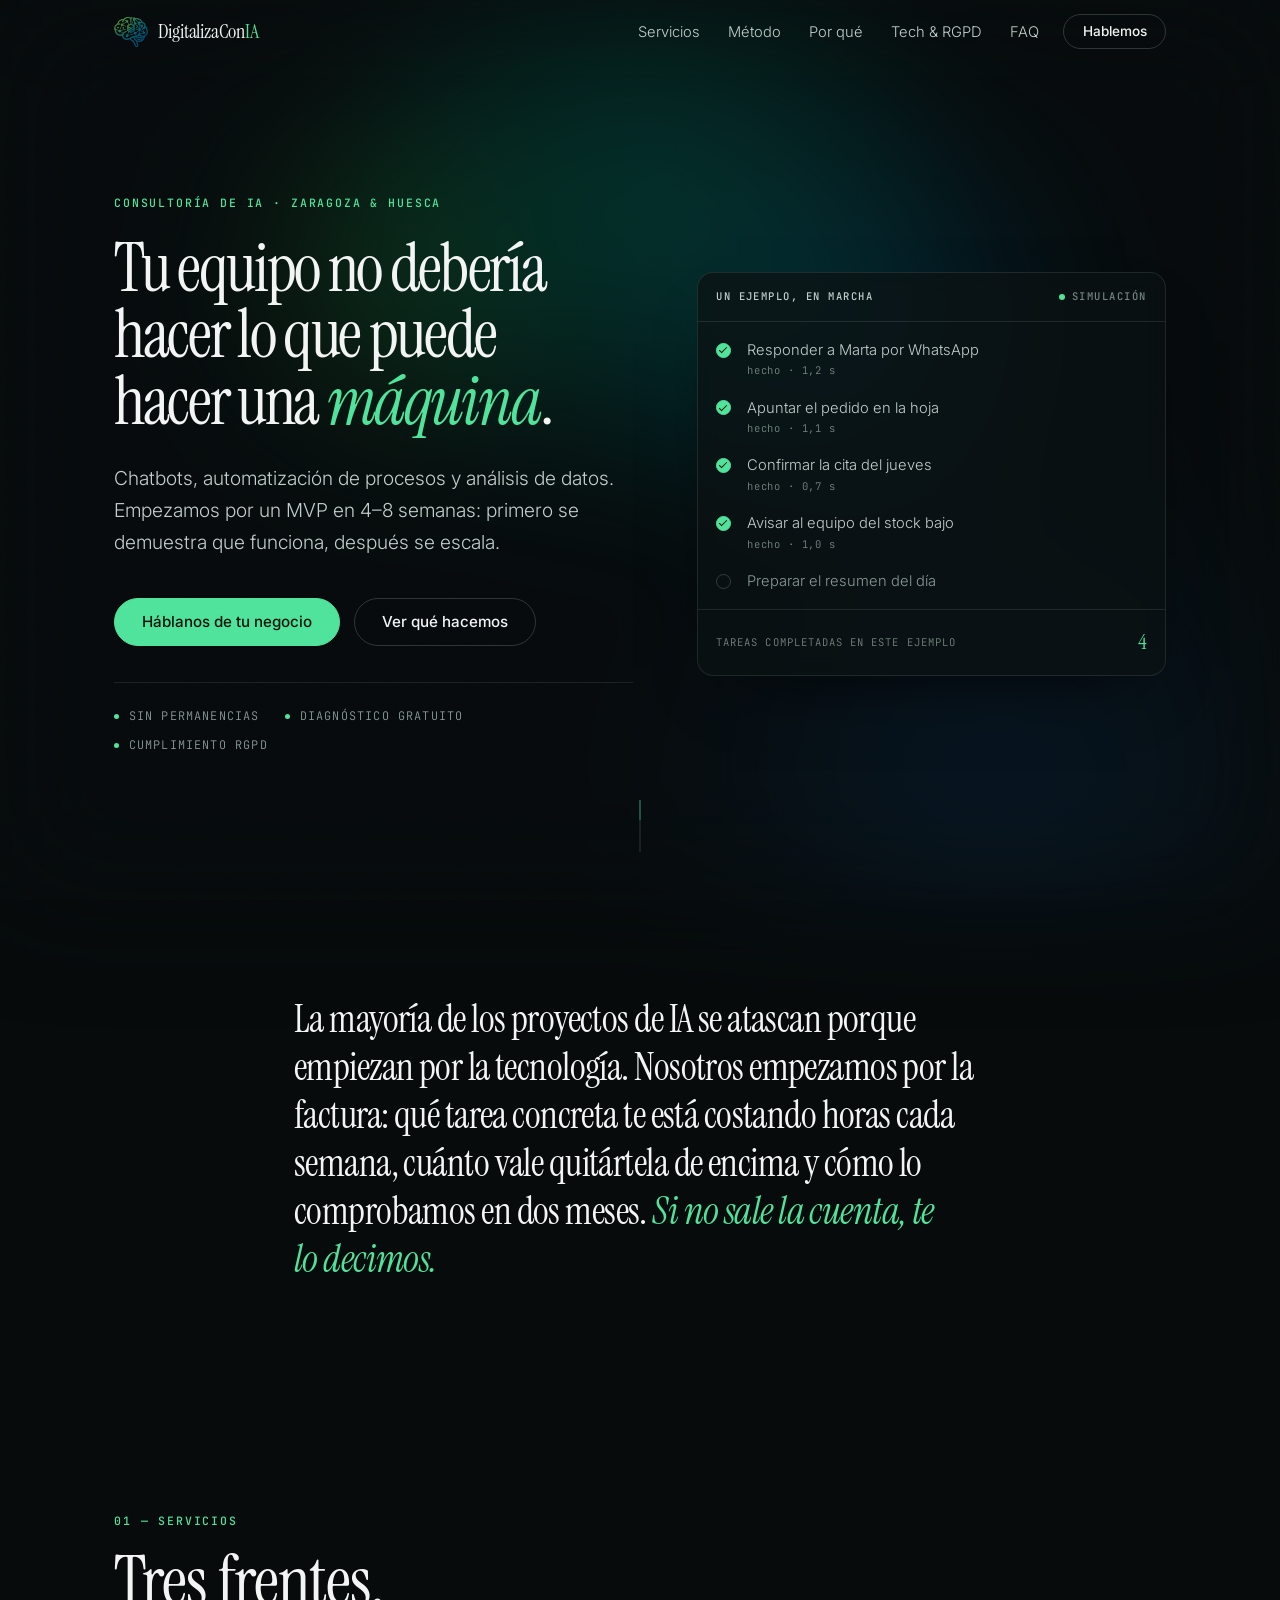
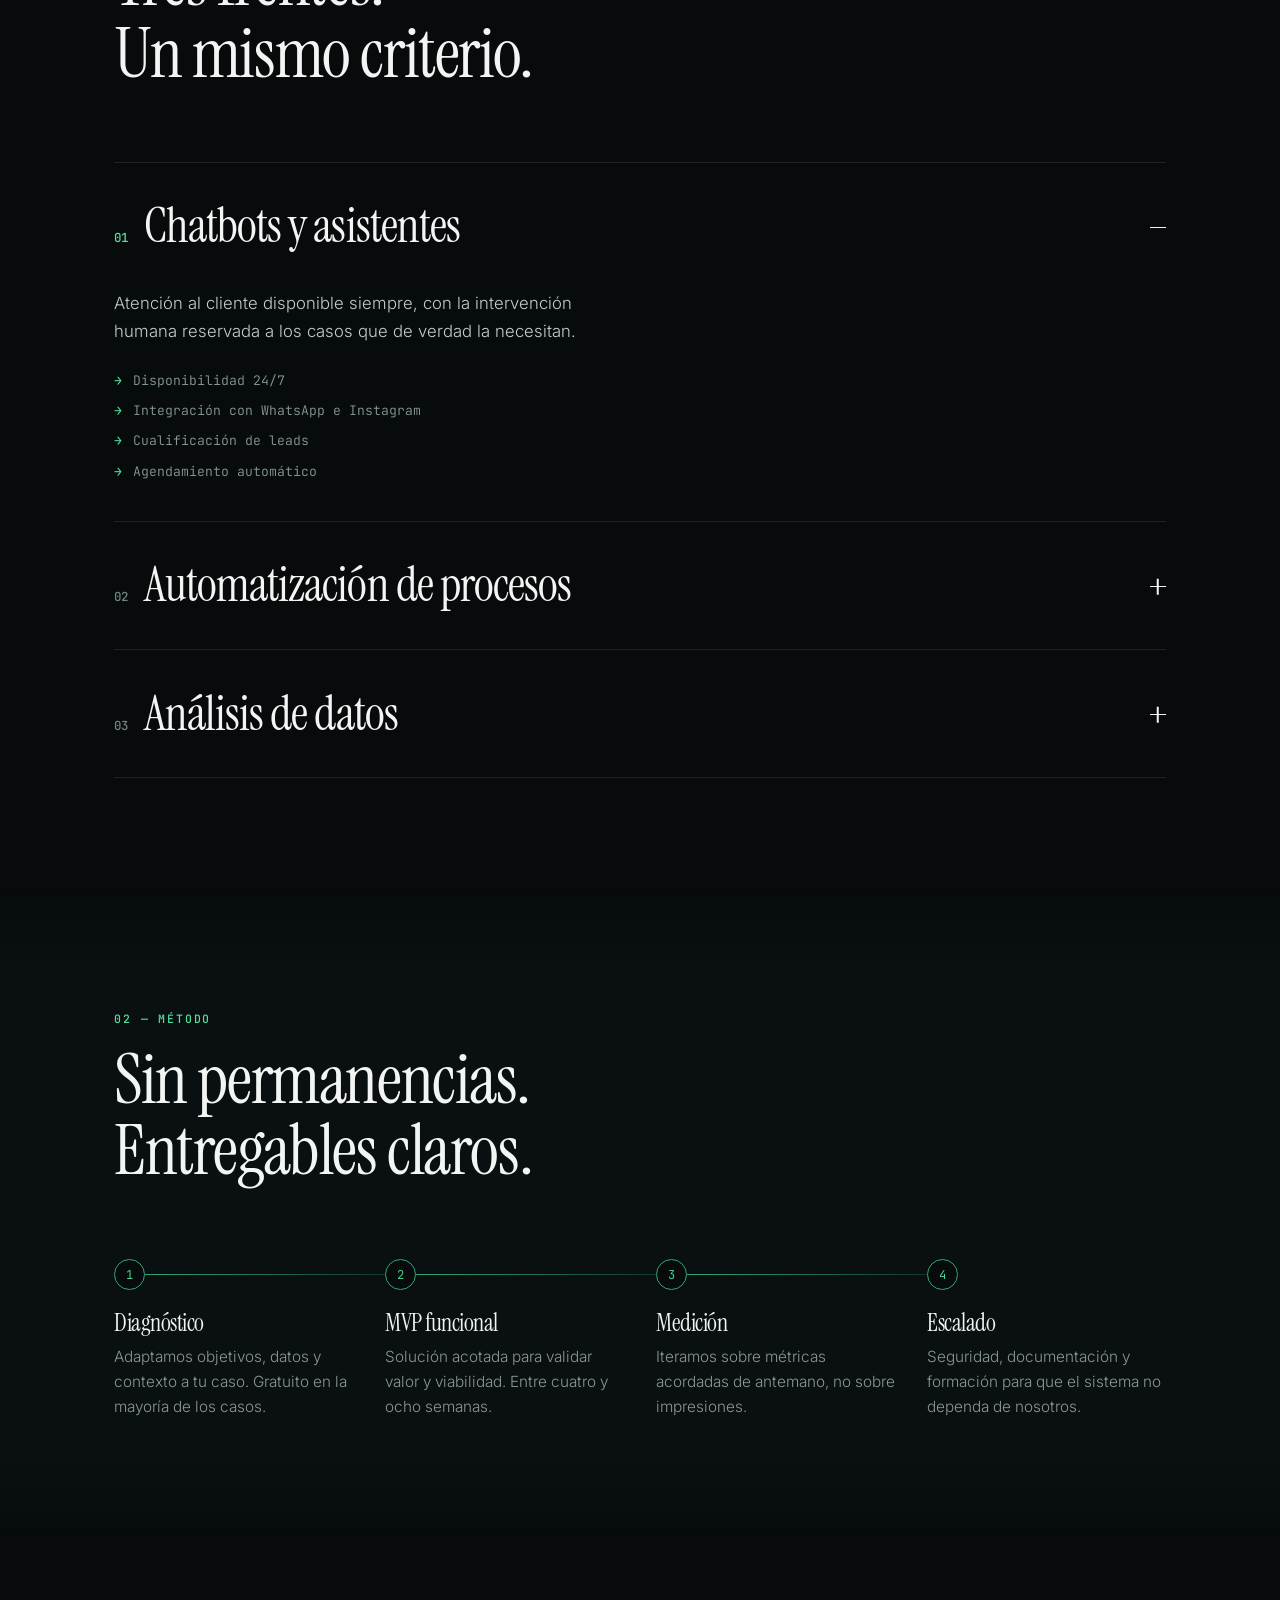
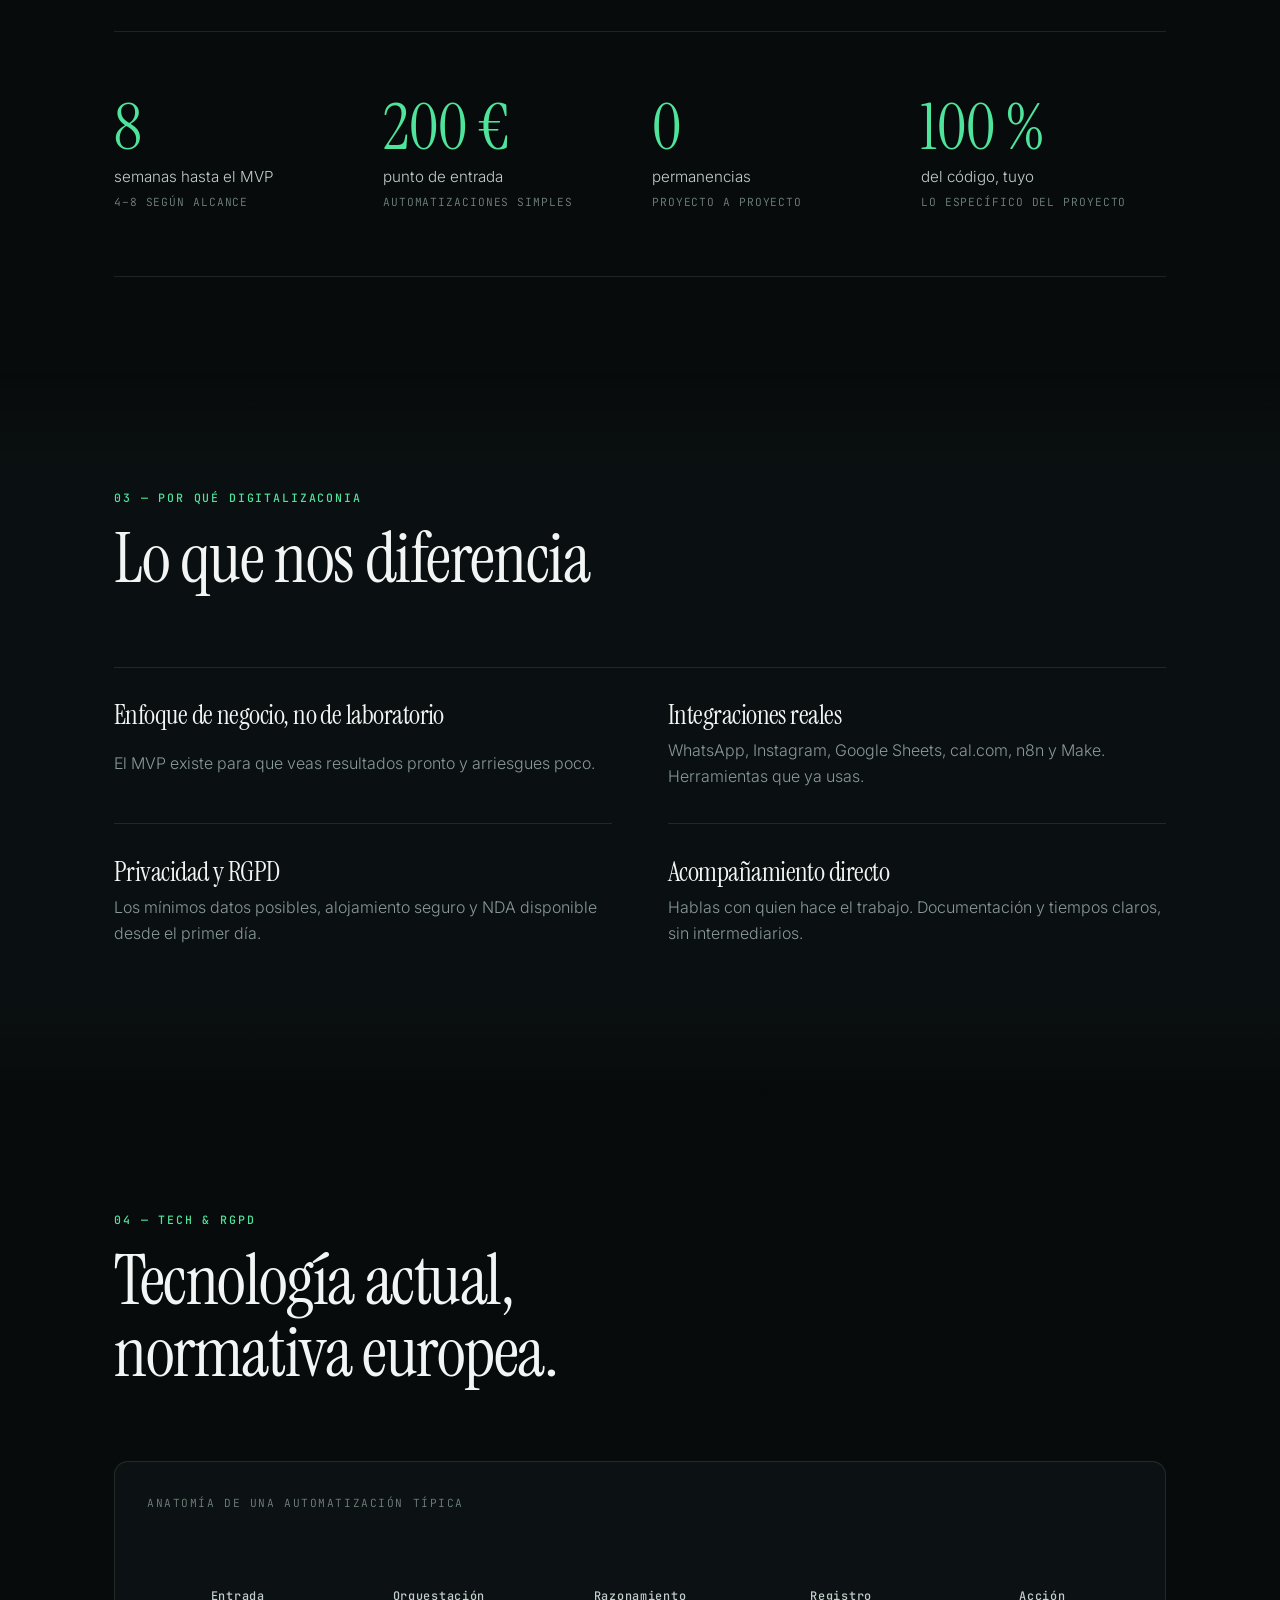
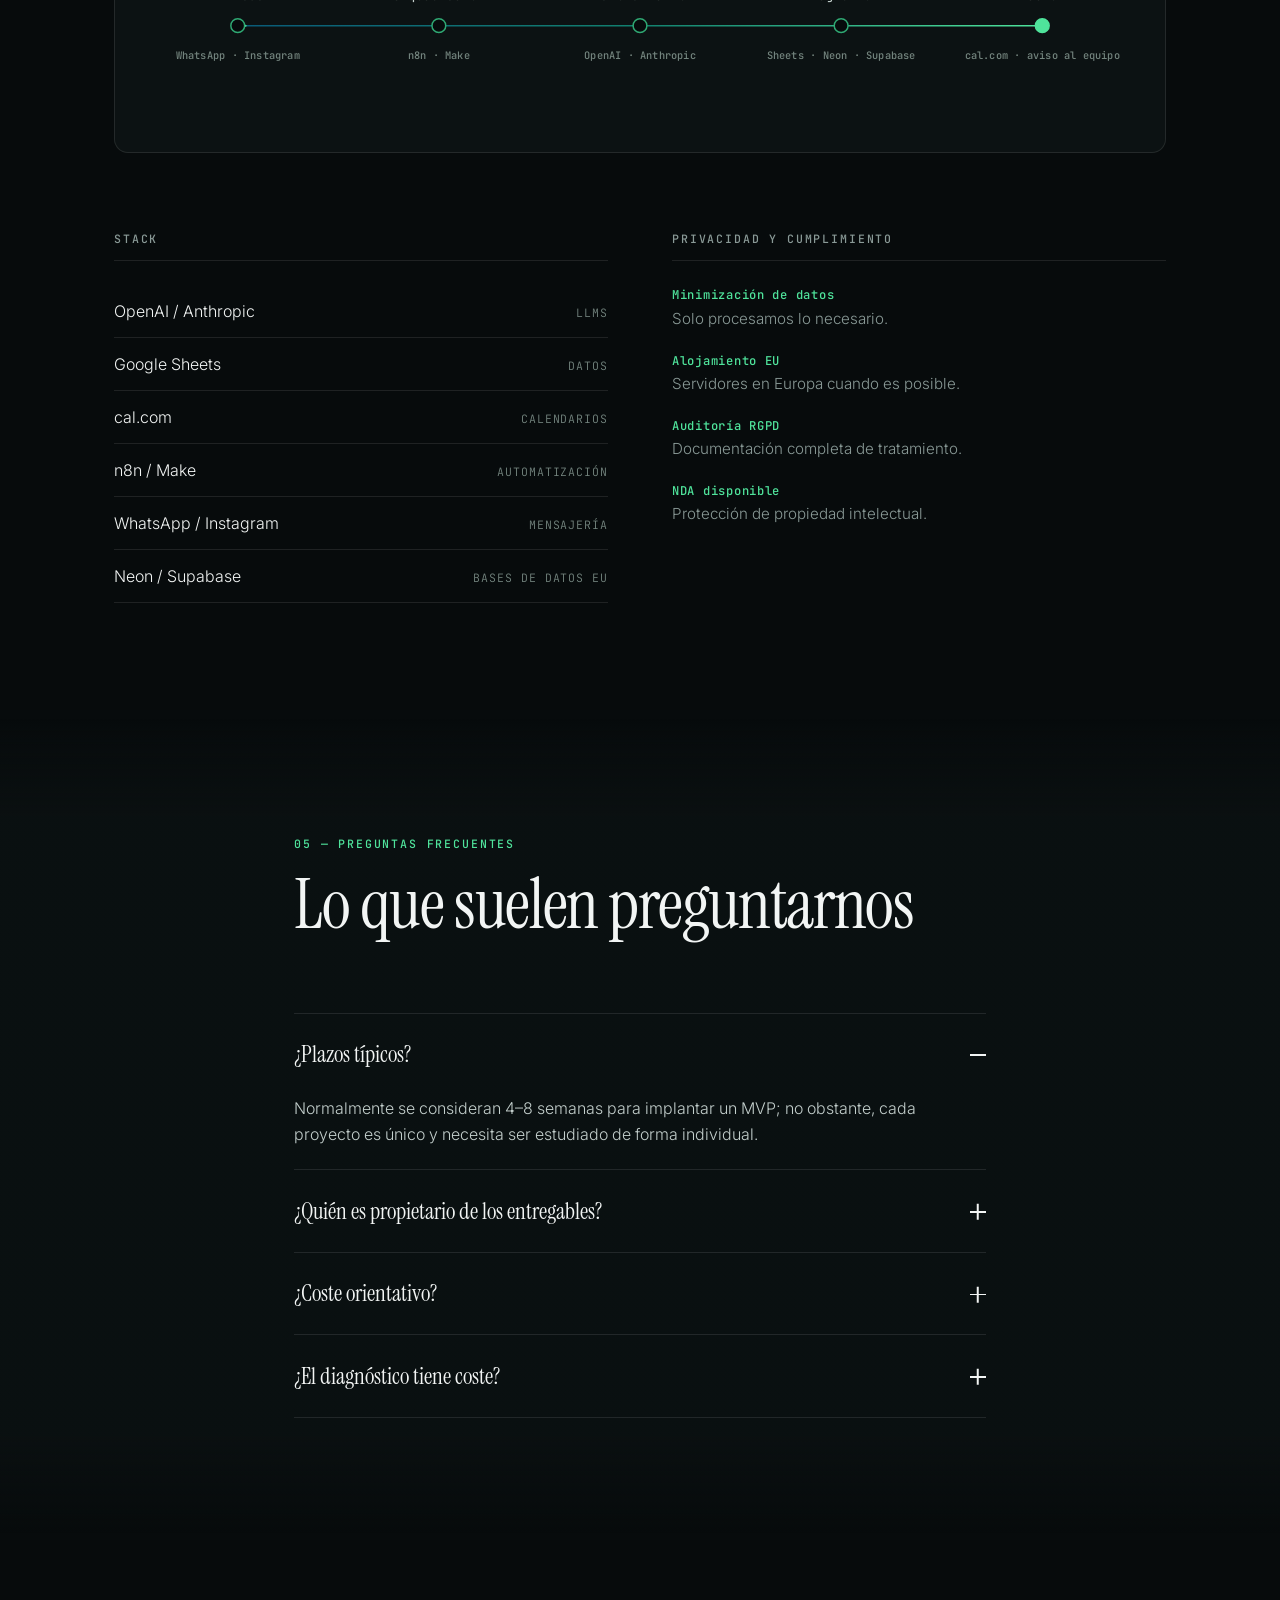
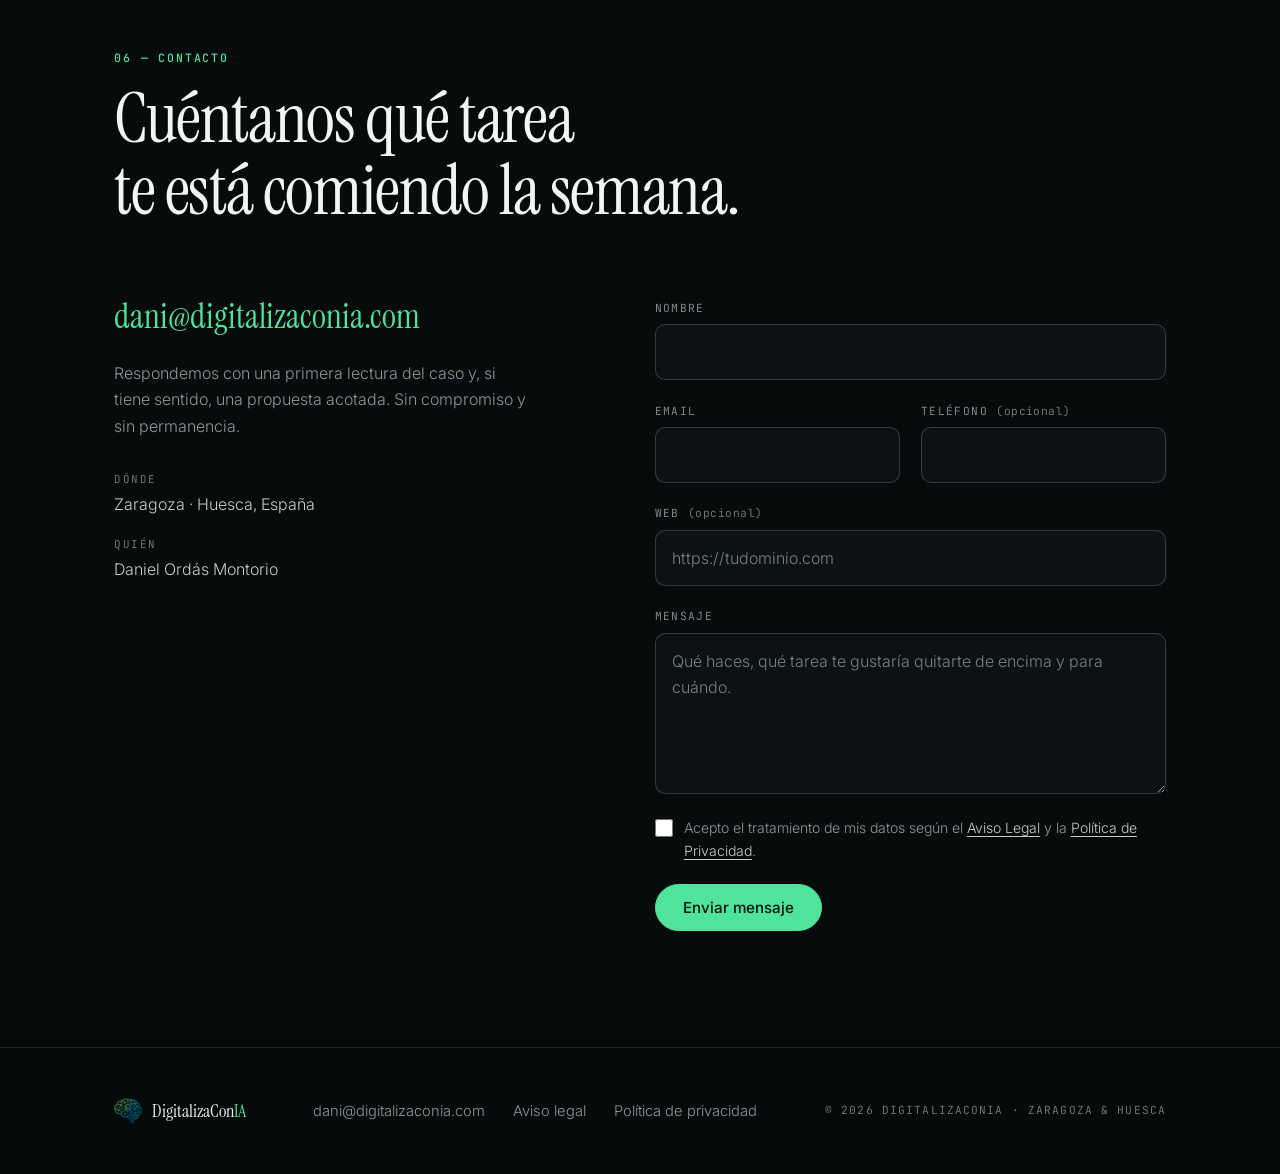
==== index.html @ 59f99bf6 "Rediseño completo de digitalizaconia.com Sitio estático (HTML/CSS/JS, sin build) que sustituye a la " ====
<!DOCTYPE html>
<html lang="es" class="no-js">
<head>
<meta charset="utf-8">
<!-- Se quita ya, antes de pintar: si el JS no llega, .no-js deja los reveals visibles -->
<script>document.documentElement.classList.remove("no-js");</script>
<meta name="viewport" content="width=device-width, initial-scale=1">
<title>Consultoría de IA y Automatización | DigitalizaConIA (Zaragoza · Huesca)</title>
<meta name="description" content="Chatbots, automatizaciones y análisis de datos con IA. Enfoque MVP e integración con WhatsApp, Instagram, Google Sheets y cal.com. Solicita diagnóstico.">
<meta name="theme-color" content="#070B0C">
<link rel="canonical" href="https://digitalizaconia.com/">

<meta property="og:type" content="website">
<meta property="og:locale" content="es_ES">
<meta property="og:site_name" content="DigitalizaConIA">
<meta property="og:url" content="https://digitalizaconia.com/">
<meta property="og:title" content="Consultoría de IA y Automatización | DigitalizaConIA (Zaragoza · Huesca)">
<meta property="og:description" content="Chatbots, automatizaciones y análisis de datos con IA. Enfoque MVP e integración con WhatsApp, Instagram, Google Sheets y cal.com. Solicita diagnóstico.">
<meta property="og:image" content="https://digitalizaconia.com/assets/img/og.png">
<meta property="og:image:width" content="1200">
<meta property="og:image:height" content="630">
<meta name="twitter:card" content="summary_large_image">
<meta name="twitter:title" content="Consultoría de IA y Automatización | DigitalizaConIA (Zaragoza · Huesca)">
<meta name="twitter:description" content="Chatbots, automatizaciones y análisis de datos con IA. Enfoque MVP e integración con WhatsApp, Instagram, Google Sheets y cal.com. Solicita diagnóstico.">
<meta name="twitter:image" content="https://digitalizaconia.com/assets/img/og.png">

<link rel="icon" href="assets/img/favicon.png" type="image/png">
<link rel="apple-touch-icon" href="assets/img/favicon.png">

<link rel="preconnect" href="https://fonts.googleapis.com">
<link rel="preconnect" href="https://fonts.gstatic.com" crossorigin>
<link rel="stylesheet" href="https://fonts.googleapis.com/css2?family=Instrument+Serif:ital@0;1&family=Inter:wght@300;400;500;600&family=JetBrains+Mono:wght@400;500&display=swap">
<link rel="stylesheet" href="styles.css?v=20260803">

<script type="application/ld+json">
{
  "@context": "https://schema.org",
  "@type": "ProfessionalService",
  "name": "DigitalizaConIA",
  "alternateName": "DCIA",
  "description": "Consultoría de IA y automatización: chatbots, automatización de procesos y análisis de datos, con enfoque MVP.",
  "url": "https://digitalizaconia.com/",
  "logo": "https://digitalizaconia.com/assets/img/logo-dcia.webp",
  "image": "https://digitalizaconia.com/assets/img/og.png",
  "email": "dani@digitalizaconia.com",
  "founder": { "@type": "Person", "name": "Daniel Ordás Montorio" },
  "address": { "@type": "PostalAddress", "addressRegion": "Aragón", "addressCountry": "ES" },
  "areaServed": [
    { "@type": "AdministrativeArea", "name": "Zaragoza" },
    { "@type": "AdministrativeArea", "name": "Huesca" },
    { "@type": "Country", "name": "España" }
  ],
  "knowsAbout": ["Inteligencia artificial", "Automatización de procesos", "Chatbots", "Análisis de datos", "RGPD"],
  "priceRange": "€€"
}
</script>
<script type="application/ld+json">
{
  "@context": "https://schema.org",
  "@type": "FAQPage",
  "mainEntity": [
    { "@type": "Question", "name": "¿Plazos típicos?",
      "acceptedAnswer": { "@type": "Answer", "text": "Normalmente se consideran 4–8 semanas para implantar un MVP; no obstante, cada proyecto es único y necesita ser estudiado de forma individual." } },
    { "@type": "Question", "name": "¿Quién es propietario de los entregables?",
      "acceptedAnswer": { "@type": "Answer", "text": "El cliente es propietario del código y configuraciones específicas del proyecto. Las plantillas y librerías base forman parte de nuestro stack y se licencian para su uso en el proyecto." } },
    { "@type": "Question", "name": "¿Coste orientativo?",
      "acceptedAnswer": { "@type": "Answer", "text": "Desde 200 € (tareas puntuales o automatizaciones simples) hasta 20.000 €+ (proyectos a medida con ML e integraciones complejas). Se define tras el diagnóstico." } },
    { "@type": "Question", "name": "¿El diagnóstico tiene coste?",
      "acceptedAnswer": { "@type": "Answer", "text": "La evaluación inicial y la propuesta son gratuitas en la mayoría de los casos. Auditorías avanzadas pueden presupuestarse aparte, siempre previo acuerdo." } }
  ]
}
</script>
</head>
<body>

<a class="skip-link" href="#main">Saltar al contenido</a>

<!-- Gradiente reactivo al cursor: el efecto firma del sitio -->
<div class="mesh" data-mesh aria-hidden="true"></div>
<div class="grain" aria-hidden="true"></div>

<header class="nav" data-nav>
  <div class="nav-inner">
    <a class="brand" href="#top" aria-label="DigitalizaConIA — inicio">
      <img src="assets/img/logo-dcia.webp" alt="" width="256" height="256" fetchpriority="high">
      <span class="brand-name">DigitalizaCon<span class="brand-accent">IA</span></span>
    </a>

    <nav class="nav-links" aria-label="Principal">
      <a href="#servicios">Servicios</a>
      <a href="#metodo">Método</a>
      <a href="#porque">Por qué</a>
      <a href="#tech">Tech &amp; RGPD</a>
      <a href="#faq">FAQ</a>
    </nav>

    <a class="btn btn-sm" href="#contacto">Hablemos</a>

    <button class="nav-toggle" type="button" data-nav-toggle aria-expanded="false" aria-controls="nav-mobile">
      <span class="sr-only">Abrir menú</span>
      <span class="nav-burger" aria-hidden="true"></span>
    </button>
  </div>

  <div class="nav-mobile" id="nav-mobile" data-nav-mobile hidden>
    <a href="#servicios">Servicios</a>
    <a href="#metodo">Método</a>
    <a href="#porque">Por qué</a>
    <a href="#tech">Tech &amp; RGPD</a>
    <a href="#faq">FAQ</a>
    <a href="#contacto">Contacto</a>
  </div>
</header>

<main id="main">
<span id="top"></span>

<!-- ============================================================ 1. HERO -->
<section class="hero">
  <div class="wrap hero-grid">
    <div class="hero-copy">
      <p class="kicker reveal">Consultoría de IA · Zaragoza &amp; Huesca</p>

      <h1 class="hero-title reveal">
        Tu equipo no debería<br>
        hacer lo que puede<br>
        hacer una <em>máquina</em>.
      </h1>

      <p class="hero-sub reveal">
        Chatbots, automatización de procesos y análisis de datos.
        Empezamos por un MVP en 4–8 semanas: primero se demuestra que funciona,
        después se escala.
      </p>

      <div class="hero-actions reveal">
        <a class="btn btn-primary" href="#contacto">Háblanos de tu negocio</a>
        <a class="btn btn-ghost" href="#servicios">Ver qué hacemos</a>
      </div>

      <ul class="hero-meta reveal">
        <li>Sin permanencias</li>
        <li>Diagnóstico gratuito</li>
        <li>Cumplimiento RGPD</li>
      </ul>
    </div>

    <!-- Las cinco tareas van escritas aquí para que sin JS se lea la lista
         entera. El JS las sustituye por la versión animada y rotatoria. -->
    <aside class="taskpanel reveal" data-taskpanel>
      <header class="tp-head">
        <span class="tp-label">Un ejemplo, en marcha</span>
        <span class="tp-live"><span class="tp-dot" aria-hidden="true"></span>simulación</span>
      </header>

      <ul class="tp-list" data-tp-list>
        <li class="tp-item is-done"><span class="tp-state" aria-hidden="true"></span><span class="tp-text">Responder a Marta por WhatsApp</span><span class="tp-time">hecho</span></li>
        <li class="tp-item is-done"><span class="tp-state" aria-hidden="true"></span><span class="tp-text">Apuntar el pedido en la hoja</span><span class="tp-time">hecho</span></li>
        <li class="tp-item is-done"><span class="tp-state" aria-hidden="true"></span><span class="tp-text">Confirmar la cita del jueves</span><span class="tp-time">hecho</span></li>
        <li class="tp-item is-done"><span class="tp-state" aria-hidden="true"></span><span class="tp-text">Avisar al equipo del stock bajo</span><span class="tp-time">hecho</span></li>
        <li class="tp-item is-done"><span class="tp-state" aria-hidden="true"></span><span class="tp-text">Preparar el resumen del día</span><span class="tp-time">hecho</span></li>
      </ul>

      <footer class="tp-foot">
        <span>Tareas completadas en este ejemplo</span>
        <span class="tp-count" data-tp-count>5</span>
      </footer>
    </aside>
  </div>

  <div class="scroll-hint" aria-hidden="true"><span></span></div>
</section>

<!-- ======================================================= 2. MANIFIESTO -->
<section class="manifesto">
  <div class="wrap wrap-narrow">
    <p class="manifesto-text reveal">
      La mayoría de los proyectos de IA se atascan porque empiezan por la
      tecnología. Nosotros empezamos por la factura: qué tarea concreta te está
      costando horas cada semana, cuánto vale quitártela de encima y cómo lo
      comprobamos en dos meses. <em>Si no sale la cuenta, te lo decimos.</em>
    </p>
  </div>
</section>

<!-- ======================================================== 3. SERVICIOS -->
<section class="section" id="servicios">
  <div class="wrap">
    <header class="section-head">
      <p class="kicker reveal">01 — Servicios</p>
      <h2 class="section-title reveal">Tres frentes.<br>Un mismo criterio.</h2>
    </header>

    <div class="rows">
      <details class="row reveal" open>
        <summary class="row-head">
          <span class="row-num">01</span>
          <span class="row-title">Chatbots y asistentes</span>
          <span class="row-icon" aria-hidden="true"></span>
        </summary>
        <div class="row-body">
          <p class="row-lede">
            Atención al cliente disponible siempre, con la intervención humana
            reservada a los casos que de verdad la necesitan.
          </p>
          <ul class="row-list">
            <li>Disponibilidad 24/7</li>
            <li>Integración con WhatsApp e Instagram</li>
            <li>Cualificación de leads</li>
            <li>Agendamiento automático</li>
          </ul>
        </div>
      </details>

      <details class="row reveal">
        <summary class="row-head">
          <span class="row-num">02</span>
          <span class="row-title">Automatización de procesos</span>
          <span class="row-icon" aria-hidden="true"></span>
        </summary>
        <div class="row-body">
          <p class="row-lede">
            Fuera las tareas repetitivas y los errores de copiar y pegar. El
            trabajo humano se concentra en lo que aporta valor real.
          </p>
          <ul class="row-list">
            <li>Ahorro de horas de trabajo</li>
            <li>Procesos estandarizados</li>
            <li>Aplicaciones interconectadas</li>
            <li>Más productividad por persona</li>
          </ul>
        </div>
      </details>

      <details class="row reveal">
        <summary class="row-head">
          <span class="row-num">03</span>
          <span class="row-title">Análisis de datos</span>
          <span class="row-icon" aria-hidden="true"></span>
        </summary>
        <div class="row-body">
          <p class="row-lede">
            Modelos predictivos sobre tus propios datos para decidir con
            antelación, no a toro pasado.
          </p>
          <ul class="row-list">
            <li>Dashboards personalizados</li>
            <li>Predicción de demanda</li>
            <li>Scoring automático</li>
            <li>Alertas en tiempo real</li>
          </ul>

          <figure class="forecast">
            <svg class="fc-svg" viewBox="0 0 520 200" role="img"
                 aria-label="Gráfico de ejemplo: ocho semanas de demanda registrada y una predicción a tres semanas con su margen de error.">
              <defs>
                <linearGradient id="fcBar" x1="0" y1="0" x2="0" y2="1">
                  <stop offset="0%"   stop-color="#12806E"/>
                  <stop offset="100%" stop-color="#0A5A78"/>
                </linearGradient>
              </defs>

              <!-- línea base -->
              <line class="fc-axis" x1="24" y1="162" x2="496" y2="162"/>

              <!-- ocho semanas registradas -->
              <g class="fc-bars">
                <rect class="fc-bar" x="32"  y="112" width="26" height="50"  rx="3"/>
                <rect class="fc-bar" x="76"  y="96"  width="26" height="66"  rx="3"/>
                <rect class="fc-bar" x="120" y="104" width="26" height="58"  rx="3"/>
                <rect class="fc-bar" x="164" y="78"  width="26" height="84"  rx="3"/>
                <rect class="fc-bar" x="208" y="86"  width="26" height="76"  rx="3"/>
                <rect class="fc-bar" x="252" y="62"  width="26" height="100" rx="3"/>
                <rect class="fc-bar" x="296" y="70"  width="26" height="92"  rx="3"/>
                <rect class="fc-bar" x="340" y="48"  width="26" height="114" rx="3"/>
              </g>

              <!-- margen de error de la predicción -->
              <path class="fc-band" d="M 353 48 L 397 30 L 441 20 L 485 8 L 485 62 L 441 60 L 397 56 Z"/>
              <!-- predicción a tres semanas -->
              <path class="fc-line" d="M 353 48 L 397 43 L 441 38 L 485 33"/>
              <circle class="fc-dot" cx="485" cy="33" r="4"/>

              <text class="fc-tick" x="32"  y="180">sem. 1</text>
              <text class="fc-tick" x="340" y="180">sem. 8</text>
              <text class="fc-tick fc-tick-end" x="496" y="180">+3</text>
              <text class="fc-tag" x="485" y="20">predicción</text>
            </svg>
            <figcaption>Ejemplo: predicción de demanda a tres semanas, con su margen de error.</figcaption>
          </figure>
        </div>
      </details>
    </div>
  </div>
</section>

<!-- ========================================================== 4. MÉTODO -->
<section class="section section-alt" id="metodo">
  <div class="wrap">
    <header class="section-head">
      <p class="kicker reveal">02 — Método</p>
      <h2 class="section-title reveal">Sin permanencias.<br>Entregables claros.</h2>
    </header>

    <ol class="steps" data-steps>
      <li class="step reveal">
        <span class="step-num">1</span>
        <h3 class="step-title">Diagnóstico</h3>
        <p>Adaptamos objetivos, datos y contexto a tu caso. Gratuito en la mayoría de los casos.</p>
      </li>
      <li class="step reveal">
        <span class="step-num">2</span>
        <h3 class="step-title">MVP funcional</h3>
        <p>Solución acotada para validar valor y viabilidad. Entre cuatro y ocho semanas.</p>
      </li>
      <li class="step reveal">
        <span class="step-num">3</span>
        <h3 class="step-title">Medición</h3>
        <p>Iteramos sobre métricas acordadas de antemano, no sobre impresiones.</p>
      </li>
      <li class="step reveal">
        <span class="step-num">4</span>
        <h3 class="step-title">Escalado</h3>
        <p>Seguridad, documentación y formación para que el sistema no dependa de nosotros.</p>
      </li>
    </ol>
  </div>
</section>

<!-- =========================================================== 5. CIFRAS -->
<section class="section stats-section">
  <div class="wrap">
    <ul class="stats">
      <li class="stat reveal">
        <span class="stat-num"><span data-count-to="8">8</span></span>
        <span class="stat-label">semanas hasta el MVP</span>
        <span class="stat-note">4–8 según alcance</span>
      </li>
      <li class="stat reveal">
        <span class="stat-num"><span data-count-to="200">200</span> €</span>
        <span class="stat-label">punto de entrada</span>
        <span class="stat-note">automatizaciones simples</span>
      </li>
      <li class="stat reveal">
        <span class="stat-num"><span data-count-to="0">0</span></span>
        <span class="stat-label">permanencias</span>
        <span class="stat-note">proyecto a proyecto</span>
      </li>
      <li class="stat reveal">
        <span class="stat-num"><span data-count-to="100">100</span> %</span>
        <span class="stat-label">del código, tuyo</span>
        <span class="stat-note">lo específico del proyecto</span>
      </li>
    </ul>
  </div>
</section>

<!-- ======================================================== 6. POR QUÉ -->
<section class="section section-alt" id="porque">
  <div class="wrap">
    <header class="section-head">
      <p class="kicker reveal">03 — Por qué DigitalizaConIA</p>
      <h2 class="section-title reveal">Lo que nos diferencia</h2>
    </header>

    <ul class="whys">
      <li class="why reveal">
        <h3>Enfoque de negocio, no de laboratorio</h3>
        <p>El MVP existe para que veas resultados pronto y arriesgues poco.</p>
      </li>
      <li class="why reveal">
        <h3>Integraciones reales</h3>
        <p>WhatsApp, Instagram, Google Sheets, cal.com, n8n y Make. Herramientas que ya usas.</p>
      </li>
      <li class="why reveal">
        <h3>Privacidad y RGPD</h3>
        <p>Los mínimos datos posibles, alojamiento seguro y NDA disponible desde el primer día.</p>
      </li>
      <li class="why reveal">
        <h3>Acompañamiento directo</h3>
        <p>Hablas con quien hace el trabajo. Documentación y tiempos claros, sin intermediarios.</p>
      </li>
    </ul>
  </div>
</section>

<!-- ===================================================== 7. TECH & RGPD -->
<section class="section" id="tech">
  <div class="wrap">
    <header class="section-head">
      <p class="kicker reveal">04 — Tech &amp; RGPD</p>
      <h2 class="section-title reveal">Tecnología actual,<br>normativa europea.</h2>
    </header>

    <!-- Diagrama: cómo se ve por dentro una automatización real -->
    <figure class="flow reveal">
      <figcaption class="flow-cap">Anatomía de una automatización típica</figcaption>
      <svg class="flow-svg" viewBox="0 0 1000 190" role="img"
           aria-label="Diagrama de flujo: un mensaje entra por WhatsApp o Instagram, pasa por n8n o Make, se procesa con un modelo de lenguaje y termina registrado en Google Sheets o en una base de datos europea y agendado en cal.com.">
        <defs>
          <!-- userSpaceOnUse: la caja de un trazo horizontal tiene altura 0 y el
               gradiente en coordenadas relativas degenera (línea invisible) -->
          <linearGradient id="flowStroke" gradientUnits="userSpaceOnUse" x1="92" y1="0" x2="908" y2="0">
            <stop offset="0%"   stop-color="#0A5A78"/>
            <stop offset="50%"  stop-color="#12806E"/>
            <stop offset="100%" stop-color="#4FE39B"/>
          </linearGradient>
        </defs>

        <path class="flow-line" d="M 92 95 H 908" stroke="url(#flowStroke)" fill="none" stroke-width="1.5"/>
        <path class="flow-pulse" d="M 92 95 H 908" stroke="#4FE39B" fill="none" stroke-width="2"
              stroke-dasharray="8 992" stroke-linecap="round"/>

        <g class="flow-node" transform="translate(92,95)">
          <circle r="7"/><text y="-26">Entrada</text><text class="flow-sub" y="34">WhatsApp · Instagram</text>
        </g>
        <g class="flow-node" transform="translate(296,95)">
          <circle r="7"/><text y="-26">Orquestación</text><text class="flow-sub" y="34">n8n · Make</text>
        </g>
        <g class="flow-node" transform="translate(500,95)">
          <circle r="7"/><text y="-26">Razonamiento</text><text class="flow-sub" y="34">OpenAI · Anthropic</text>
        </g>
        <g class="flow-node" transform="translate(704,95)">
          <circle r="7"/><text y="-26">Registro</text><text class="flow-sub" y="34">Sheets · Neon · Supabase</text>
        </g>
        <g class="flow-node flow-node-end" transform="translate(908,95)">
          <circle r="7"/><text y="-26">Acción</text><text class="flow-sub" y="34">cal.com · aviso al equipo</text>
        </g>
      </svg>
    </figure>

    <div class="tech-grid">
      <div class="tech-stack reveal">
        <h3 class="minor-title">Stack</h3>
        <ul class="stack-list">
          <li><span class="stack-name">OpenAI / Anthropic</span><span class="stack-role">LLMs</span></li>
          <li><span class="stack-name">Google Sheets</span><span class="stack-role">datos</span></li>
          <li><span class="stack-name">cal.com</span><span class="stack-role">calendarios</span></li>
          <li><span class="stack-name">n8n / Make</span><span class="stack-role">automatización</span></li>
          <li><span class="stack-name">WhatsApp / Instagram</span><span class="stack-role">mensajería</span></li>
          <li><span class="stack-name">Neon / Supabase</span><span class="stack-role">bases de datos EU</span></li>
        </ul>
      </div>

      <div class="tech-privacy reveal">
        <h3 class="minor-title">Privacidad y cumplimiento</h3>
        <dl class="privacy-list">
          <dt>Minimización de datos</dt>
          <dd>Solo procesamos lo necesario.</dd>
          <dt>Alojamiento EU</dt>
          <dd>Servidores en Europa cuando es posible.</dd>
          <dt>Auditoría RGPD</dt>
          <dd>Documentación completa de tratamiento.</dd>
          <dt>NDA disponible</dt>
          <dd>Protección de propiedad intelectual.</dd>
        </dl>
      </div>
    </div>
  </div>
</section>

<!-- ============================================================== 8. FAQ -->
<section class="section section-alt" id="faq">
  <div class="wrap wrap-narrow">
    <header class="section-head">
      <p class="kicker reveal">05 — Preguntas frecuentes</p>
      <h2 class="section-title reveal">Lo que suelen preguntarnos</h2>
    </header>

    <div class="faq">
      <details class="qa reveal" open>
        <summary><span>¿Plazos típicos?</span><span class="row-icon" aria-hidden="true"></span></summary>
        <div class="qa-body"><p>Normalmente se consideran 4–8 semanas para implantar un MVP; no obstante, cada proyecto es único y necesita ser estudiado de forma individual.</p></div>
      </details>
      <details class="qa reveal">
        <summary><span>¿Quién es propietario de los entregables?</span><span class="row-icon" aria-hidden="true"></span></summary>
        <div class="qa-body"><p>El cliente es propietario del código y configuraciones específicas del proyecto. Las plantillas y librerías base forman parte de nuestro stack y se licencian para su uso en el proyecto.</p></div>
      </details>
      <details class="qa reveal">
        <summary><span>¿Coste orientativo?</span><span class="row-icon" aria-hidden="true"></span></summary>
        <div class="qa-body"><p>Desde 200 € (tareas puntuales o automatizaciones simples) hasta 20.000 €+ (proyectos a medida con ML e integraciones complejas). Se define tras el diagnóstico.</p></div>
      </details>
      <details class="qa reveal">
        <summary><span>¿El diagnóstico tiene coste?</span><span class="row-icon" aria-hidden="true"></span></summary>
        <div class="qa-body"><p>La evaluación inicial y la propuesta son gratuitas en la mayoría de los casos. Auditorías avanzadas pueden presupuestarse aparte, siempre previo acuerdo.</p></div>
      </details>
    </div>
  </div>
</section>

<!-- ========================================================= 9. CONTACTO -->
<section class="section contact" id="contacto">
  <div class="wrap">
    <header class="section-head">
      <p class="kicker reveal">06 — Contacto</p>
      <h2 class="section-title reveal">Cuéntanos qué tarea<br>te está comiendo la semana.</h2>
    </header>

    <div class="contact-grid">
      <div class="contact-aside reveal">
        <a class="contact-email" href="mailto:dani@digitalizaconia.com">dani@digitalizaconia.com</a>
        <p class="contact-note">
          Respondemos con una primera lectura del caso y, si tiene sentido,
          una propuesta acotada. Sin compromiso y sin permanencia.
        </p>
        <dl class="contact-facts">
          <dt>Dónde</dt><dd>Zaragoza · Huesca, España</dd>
          <dt>Quién</dt><dd>Daniel Ordás Montorio</dd>
        </dl>
      </div>

      <form class="form reveal" data-form novalidate>
        <div class="field">
          <label for="f-nombre">Nombre</label>
          <input id="f-nombre" name="nombre" type="text" autocomplete="name" required>
          <p class="field-error" data-error-for="nombre"></p>
        </div>

        <div class="field-pair">
          <div class="field">
            <label for="f-email">Email</label>
            <input id="f-email" name="email" type="email" autocomplete="email" required>
            <p class="field-error" data-error-for="email"></p>
          </div>
          <div class="field">
            <label for="f-telefono">Teléfono <span class="opt">(opcional)</span></label>
            <input id="f-telefono" name="telefono" type="tel" autocomplete="tel">
            <p class="field-error" data-error-for="telefono"></p>
          </div>
        </div>

        <div class="field">
          <label for="f-web">Web <span class="opt">(opcional)</span></label>
          <input id="f-web" name="web" type="url" placeholder="https://tudominio.com">
          <p class="field-error" data-error-for="web"></p>
        </div>

        <div class="field">
          <label for="f-mensaje">Mensaje</label>
          <textarea id="f-mensaje" name="mensaje" rows="5" required
                    placeholder="Qué haces, qué tarea te gustaría quitarte de encima y para cuándo."></textarea>
          <p class="field-error" data-error-for="mensaje"></p>
        </div>

        <div class="field field-check">
          <label class="check">
            <input type="checkbox" name="consentimiento" required>
            <span>Acepto el tratamiento de mis datos según el
              <a href="aviso-legal.html">Aviso Legal</a> y la
              <a href="privacidad.html">Política de Privacidad</a>.</span>
          </label>
          <p class="field-error" data-error-for="consentimiento"></p>
        </div>

        <button class="btn btn-primary btn-submit" type="submit">
          <span data-submit-label>Enviar mensaje</span>
        </button>

        <p class="form-status" data-form-status role="status" aria-live="polite"></p>
      </form>
    </div>
  </div>
</section>
</main>

<footer class="footer">
  <div class="wrap footer-inner">
    <div class="footer-brand">
      <img src="assets/img/logo-dcia.webp" alt="" width="256" height="256" loading="lazy">
      <span>DigitalizaCon<span class="brand-accent">IA</span></span>
    </div>
    <nav class="footer-links" aria-label="Pie de página">
      <a href="mailto:dani@digitalizaconia.com">dani@digitalizaconia.com</a>
      <a href="aviso-legal.html">Aviso legal</a>
      <a href="privacidad.html">Política de privacidad</a>
    </nav>
    <p class="footer-copy">© 2026 DigitalizaConIA · Zaragoza &amp; Huesca</p>
  </div>
</footer>

<script defer src="lib/manifest.js?v=20260803"></script>
<script defer src="main.js?v=20260803"></script>
</body>
</html>
---- styles.css ----
/* =============================================================
   DigitalizaConIA — hoja de estilo única
   Arquetipo: Mouse-Reactive Gradient (oscuro + acento neón)
   Paleta muestreada del logo: teal #005070, verde #408030
   ============================================================= */

/* =============================================================
   1. Tokens
   ============================================================= */
:root {
  /* superficie */
  --bg:        #070B0C;
  --bg-2:      #0C1213;
  --bg-3:      #121A1B;

  /* tinta */
  --ink:       #F2F5F4;
  --ink-2:     #C3CFCC;
  --mute:      #8A9A97;
  --faint:     #74857F;   /* AA (≥4.5:1) sobre --bg: se usa en textos de 0.7rem */

  /* acento y stops del gradiente (del logo) */
  --accent:    #4FE39B;
  --accent-dim:#2FA873;
  --g1:        #0A5A78;
  --g2:        #12806E;
  --g3:        #3E9B45;
  --g4:        #0F2A43;

  --line:      rgba(242,245,244,.10);
  --line-2:    rgba(242,245,244,.18);

  /* tipografía */
  --serif: "Instrument Serif", Georgia, "Times New Roman", serif;
  --sans:  "Inter", -apple-system, BlinkMacSystemFont, "Segoe UI", sans-serif;
  --mono:  "JetBrains Mono", ui-monospace, SFMono-Regular, Menlo, monospace;

  /* ritmo */
  --wrap:    1180px;
  --gutter:  clamp(1.25rem, 5vw, 4rem);
  --section: clamp(4.5rem, 9vw, 7.5rem);

  /* easings */
  --ease-out:    cubic-bezier(0.16, 1, 0.3, 1);
  --ease-soft:   cubic-bezier(0.25, 0.46, 0.45, 0.94);
  --ease-bounce: cubic-bezier(0.34, 1.56, 0.64, 1);
}

/* =============================================================
   2. Reset y base
   ============================================================= */
*, *::before, *::after { box-sizing: border-box; margin: 0; }

html {
  -webkit-text-size-adjust: 100%;
  tab-size: 2;
  scroll-behavior: smooth;
  scroll-padding-top: 6rem;
}

body {
  background: var(--bg);
  color: var(--ink);
  font-family: var(--sans);
  font-size: 16px;
  font-weight: 300;
  line-height: 1.65;
  -webkit-font-smoothing: antialiased;
  text-rendering: optimizeLegibility;
  overflow-x: clip;
  overscroll-behavior-y: none;
}

img, svg, video { display: block; max-width: 100%; }
img { height: auto; }
button { font: inherit; color: inherit; cursor: pointer; border: 0; background: none; }
a { color: inherit; text-decoration: none; }
p { text-wrap: pretty; }
h1, h2, h3, h4 { text-wrap: balance; line-height: 1.02; letter-spacing: -0.02em; font-weight: 400; }
ul, ol { list-style: none; padding: 0; }
::selection { background: var(--accent); color: var(--bg); }

:focus-visible {
  outline: 2px solid var(--accent);
  outline-offset: 3px;
  border-radius: 3px;
}

/* =============================================================
   3. Utilidades
   ============================================================= */
.wrap {
  width: 100%;
  max-width: var(--wrap);
  margin-inline: auto;
  padding-inline: var(--gutter);
}
.wrap-narrow { max-width: 820px; }

.sr-only {
  position: absolute; width: 1px; height: 1px;
  padding: 0; overflow: hidden; clip: rect(0 0 0 0);
  white-space: nowrap; border: 0;
}

.skip-link {
  position: fixed; top: -100px; left: 1rem; z-index: 9999;
  padding: .65rem 1.1rem; border-radius: 8px;
  background: var(--accent); color: var(--bg); font-weight: 500;
}
.skip-link:focus { top: 1rem; }

/* =============================================================
   4. Fondo: mesh reactivo al cursor + grano
   ============================================================= */
.mesh {
  position: fixed; inset: 0; z-index: 0;
  pointer-events: none;
  background:
    radial-gradient(circle 42vw at var(--mx, 50%) var(--my, 22%),
      color-mix(in srgb, var(--g2) 62%, transparent) 0%, transparent 62%),
    radial-gradient(circle 34vw at calc(var(--mx, 50%) + 16%) calc(var(--my, 22%) + 14%),
      color-mix(in srgb, var(--g1) 58%, transparent) 0%, transparent 60%),
    radial-gradient(circle 30vw at calc(var(--mx, 50%) - 18%) calc(var(--my, 22%) + 8%),
      color-mix(in srgb, var(--g3) 40%, transparent) 0%, transparent 58%),
    radial-gradient(circle 46vw at 78% 88%,
      color-mix(in srgb, var(--g4) 70%, transparent) 0%, transparent 64%),
    var(--bg);
  filter: blur(58px) saturate(135%);
  opacity: .5;
  transition: opacity .8s var(--ease-out);
  will-change: background;
}
/* Sin color-mix (navegadores viejos): stops sólidos, mismo efecto */
@supports not (background: color-mix(in srgb, red 50%, transparent)) {
  .mesh {
    background:
      radial-gradient(circle 42vw at var(--mx, 50%) var(--my, 22%), #12806E 0%, transparent 62%),
      radial-gradient(circle 34vw at 66% 36%, #0A5A78 0%, transparent 60%),
      radial-gradient(circle 46vw at 78% 88%, #0F2A43 0%, transparent 64%),
      var(--bg);
    opacity: .38;
  }
}

.grain {
  position: fixed; inset: 0; z-index: 1;
  pointer-events: none; opacity: .04; mix-blend-mode: overlay;
  background-image: url("data:image/svg+xml,%3Csvg xmlns='http://www.w3.org/2000/svg' width='140' height='140'%3E%3Cfilter id='n'%3E%3CfeTurbulence type='fractalNoise' baseFrequency='.85' numOctaves='3'/%3E%3C/filter%3E%3Crect width='140' height='140' filter='url(%23n)'/%3E%3C/svg%3E");
}

main, .nav, .footer { position: relative; z-index: 2; }

/* =============================================================
   5. Tipografía compartida
   ============================================================= */
.kicker {
  font-family: var(--mono);
  font-size: .72rem;
  font-weight: 500;
  letter-spacing: .16em;
  text-transform: uppercase;
  color: var(--accent);
}

.section-title {
  font-family: var(--serif);
  font-size: clamp(2.4rem, 6.4vw, 4.4rem);
  line-height: 1.02;
  margin-top: 1rem;
}
.section-title em { font-style: italic; color: var(--accent); }

.minor-title {
  font-family: var(--mono);
  font-size: .72rem;
  font-weight: 500;
  letter-spacing: .16em;
  text-transform: uppercase;
  color: var(--mute);
  padding-bottom: 1rem;
  border-bottom: 1px solid var(--line);
  margin-bottom: 1.5rem;
}

.section { padding-block: var(--section); }
.section-alt { background: linear-gradient(180deg, transparent, rgba(12,18,19,.72) 12%, rgba(12,18,19,.72) 88%, transparent); }
.section-head { margin-bottom: clamp(2.5rem, 6vw, 4.5rem); }

/* =============================================================
   6. Componentes — botones
   ============================================================= */
.btn {
  display: inline-flex; align-items: center; justify-content: center; gap: .5rem;
  padding: .95rem 1.7rem;
  border-radius: 999px;
  font-size: .95rem; font-weight: 500; line-height: 1;
  border: 1px solid var(--line-2);
  transition: transform .35s var(--ease-out), background-color .35s var(--ease-out),
              border-color .35s var(--ease-out), color .35s var(--ease-out),
              box-shadow .35s var(--ease-out);
}
.btn:hover { transform: translateY(-2px); }

.btn-primary {
  background: var(--accent); color: #04140C; border-color: var(--accent);
  box-shadow: 0 0 0 rgba(79,227,155,0);
}
.btn-primary:hover { box-shadow: 0 14px 40px -12px rgba(79,227,155,.55); }

.btn-ghost { color: var(--ink); }
.btn-ghost:hover { border-color: var(--accent); color: var(--accent); }

.btn-sm { padding: .6rem 1.15rem; font-size: .85rem; }

.btn[disabled], .btn[aria-disabled="true"] { opacity: .55; pointer-events: none; }

/* =============================================================
   7. Navegación
   ============================================================= */
.nav {
  position: sticky; top: 0; z-index: 100;
  border-bottom: 1px solid transparent;
  transition: background-color .4s var(--ease-out), border-color .4s var(--ease-out),
              backdrop-filter .4s var(--ease-out);
}
.nav.is-stuck {
  background: rgba(7,11,12,.82);
  backdrop-filter: blur(14px);
  -webkit-backdrop-filter: blur(14px);
  border-bottom-color: var(--line);
}
@supports not ((backdrop-filter: blur(1px)) or (-webkit-backdrop-filter: blur(1px))) {
  .nav.is-stuck { background: #070B0C; }
}

.nav-inner {
  max-width: var(--wrap); margin-inline: auto;
  padding: .9rem var(--gutter);
  display: flex; align-items: center; gap: 1.5rem;
}

.brand { display: flex; align-items: center; gap: .6rem; margin-right: auto; }
.brand img { width: 34px; height: 34px; }
.brand-name {
  font-family: var(--serif);
  font-size: 1.22rem;
  letter-spacing: -.01em;
  white-space: nowrap;
}
.brand-accent { color: var(--accent); }

.nav-links { display: none; gap: 1.75rem; }
.nav-links a {
  position: relative;
  font-size: .92rem;
  color: var(--ink-2);
  padding-block: .25rem;
  transition: color .3s var(--ease-out);
}
.nav-links a::after {
  content: ""; position: absolute; left: 0; bottom: 0;
  width: 100%; height: 1px; background: var(--accent);
  transform: scaleX(0); transform-origin: right;
  transition: transform .4s var(--ease-out);
}
.nav-links a:hover { color: var(--ink); }
.nav-links a:hover::after { transform: scaleX(1); transform-origin: left; }
.nav-links a.is-active { color: var(--accent); }

.nav .btn-sm { display: none; }

/* hamburguesa */
.nav-toggle { width: 42px; height: 42px; display: grid; place-items: center; }
.nav-burger, .nav-burger::before, .nav-burger::after {
  content: ""; display: block;
  width: 20px; height: 1.5px; background: var(--ink);
  transition: transform .35s var(--ease-out), opacity .2s linear;
}
.nav-burger::before { transform: translateY(-6px); }
.nav-burger::after  { transform: translateY(4.5px); }
.nav-toggle[aria-expanded="true"] .nav-burger { background: transparent; }
.nav-toggle[aria-expanded="true"] .nav-burger::before { transform: rotate(45deg); }
.nav-toggle[aria-expanded="true"] .nav-burger::after  { transform: translateY(-1.5px) rotate(-45deg); }

.nav-mobile {
  display: grid; gap: .25rem;
  padding: .5rem var(--gutter) 1.5rem;
  background: rgba(7,11,12,.94);
  border-bottom: 1px solid var(--line);
}
.nav-mobile[hidden] { display: none; }
.nav-mobile a {
  font-family: var(--serif); font-size: 1.6rem;
  padding-block: .45rem;
  border-bottom: 1px solid var(--line);
}
.nav-mobile a:last-child { border-bottom: 0; color: var(--accent); }

/* =============================================================
   8. Hero
   ============================================================= */
.hero {
  position: relative;
  min-height: min(88svh, 900px);
  display: flex; align-items: center;
  /* En móvil el hero va apretado a propósito: así la cabecera del panel
     asoma por debajo del pliegue y se ve que ahí abajo pasa algo. */
  padding-block: clamp(2.75rem, 12vw, 8rem);
}

.hero-title {
  font-family: var(--serif);
  /* clamp prudente: a 320px sigue cabiendo sin cortar letras (gotcha B.4) */
  font-size: clamp(2.75rem, 8.2vw, 6.6rem);
  line-height: 1.0;
  margin-top: 1.5rem;
  letter-spacing: -.03em;
}
.hero-title em {
  font-style: italic;
  color: var(--accent);
  position: relative;
}

.hero-sub {
  max-width: 46ch;
  margin-top: 1.5rem;
  font-size: clamp(1.02rem, 1.9vw, 1.2rem);
  color: var(--ink-2);
}

.hero-actions { display: flex; flex-wrap: wrap; gap: .85rem; margin-top: 2rem; }

.hero-meta {
  display: flex; flex-wrap: wrap; gap: .6rem 1.6rem;
  margin-top: 2rem; padding-top: 1.25rem;
  border-top: 1px solid var(--line);
  font-family: var(--mono); font-size: .74rem;
  letter-spacing: .1em; text-transform: uppercase; color: var(--mute);
}
.hero-meta li { display: flex; align-items: center; gap: .6rem; }
.hero-meta li::before {
  content: ""; width: 5px; height: 5px; border-radius: 50%;
  background: var(--accent); flex: none;
}

/* ---- Panel «un ejemplo, en marcha» ---------------------------------- */
.taskpanel {
  border: 1px solid var(--line);
  border-radius: 16px;
  background: rgba(12,18,19,.74);
  backdrop-filter: blur(10px);
  -webkit-backdrop-filter: blur(10px);
  box-shadow: 0 30px 70px -40px rgba(0,0,0,.9);
  overflow: hidden;
  margin-top: 2rem;
}
@supports not ((backdrop-filter: blur(1px)) or (-webkit-backdrop-filter: blur(1px))) {
  .taskpanel { background: #0C1213; }
}

.tp-head {
  display: flex; align-items: center; justify-content: space-between; gap: 1rem;
  padding: .95rem 1.15rem;
  border-bottom: 1px solid var(--line);
  font-family: var(--mono); font-size: .66rem; font-weight: 500;
  letter-spacing: .14em; text-transform: uppercase;
}
.tp-label { color: var(--ink-2); }
.tp-live { display: flex; align-items: center; gap: .45rem; color: var(--faint); }
.tp-dot {
  width: 6px; height: 6px; border-radius: 50%; background: var(--accent);
  animation: tpPulse 2s var(--ease-soft) infinite;
}
@keyframes tpPulse {
  0%, 100% { opacity: 1;  box-shadow: 0 0 0 0 rgba(79,227,155,.45); }
  50%      { opacity: .5; box-shadow: 0 0 0 5px rgba(79,227,155,0); }
}

.tp-list {
  padding: .5rem .35rem;
  transition: opacity .4s var(--ease-out);
}
.tp-list.is-swapping { opacity: 0; }

.tp-item {
  display: grid;
  grid-template-columns: 22px 1fr;
  grid-template-areas: "state text" ".  time";
  align-items: center;
  gap: 0 .55rem;
  padding: .5rem .8rem;
  border-radius: 8px;
  transition: background-color .4s var(--ease-out);
}
.tp-item.is-running { background: rgba(79,227,155,.06); }

/* círculo de estado: vacío → girando → marcado */
.tp-state {
  grid-area: state;
  width: 15px; height: 15px; border-radius: 50%;
  border: 1.5px solid var(--line-2);
  position: relative;
  transition: border-color .35s var(--ease-out), background-color .35s var(--ease-out);
}
.tp-item.is-running .tp-state {
  border-color: var(--accent-dim);
  border-top-color: var(--accent);
  animation: tpSpin .7s linear infinite;
}
@keyframes tpSpin { to { transform: rotate(360deg); } }

.tp-item.is-done .tp-state {
  border-color: var(--accent);
  background: var(--accent);
  animation: none;
}
.tp-item.is-done .tp-state::after {
  content: "";
  position: absolute; left: 4px; top: 1px;
  width: 4px; height: 8px;
  border: solid #04140C; border-width: 0 1.6px 1.6px 0;
  transform: rotate(45deg);
}

.tp-text {
  grid-area: text;
  font-size: .92rem; color: var(--mute);
  transition: color .35s var(--ease-out);
}
.tp-item.is-running .tp-text { color: var(--ink); }
.tp-item.is-done .tp-text { color: var(--ink-2); }

.tp-time {
  grid-area: time;
  font-family: var(--mono); font-size: .66rem;
  letter-spacing: .08em; color: var(--faint);
}
.tp-time:empty { display: none; }

.tp-foot {
  display: flex; align-items: center; justify-content: space-between; gap: 1rem;
  padding: .9rem 1.15rem;
  border-top: 1px solid var(--line);
  font-family: var(--mono); font-size: .66rem;
  letter-spacing: .1em; text-transform: uppercase; color: var(--faint);
}
.tp-count {
  font-family: var(--serif); font-size: 1.35rem;
  letter-spacing: 0; text-transform: none; color: var(--accent);
  font-variant-numeric: tabular-nums;
}

.scroll-hint {
  position: absolute; left: 50%; bottom: 2rem;
  width: 1px; height: 52px; overflow: hidden;
  background: var(--line-2); transform: translateX(-50%);
}
.scroll-hint span {
  display: block; width: 100%; height: 40%;
  background: var(--accent);
  animation: scrollHint 2.4s var(--ease-soft) infinite;
}
@keyframes scrollHint {
  0%   { transform: translateY(-100%); }
  100% { transform: translateY(250%); }
}

/* =============================================================
   9. Manifiesto
   ============================================================= */
.manifesto { padding-block: clamp(3rem, 9vw, 7rem); }
.manifesto-text {
  font-family: var(--serif);
  font-size: clamp(1.5rem, 3.4vw, 2.35rem);
  line-height: 1.28;
  letter-spacing: -.015em;
  color: var(--ink);
}
.manifesto-text em { font-style: italic; color: var(--accent); }

/* =============================================================
   10. Servicios — filas desplegables
   ============================================================= */
.rows { border-top: 1px solid var(--line); }

.row { border-bottom: 1px solid var(--line); }

.row-head {
  display: flex; align-items: baseline; gap: 1rem;
  padding-block: clamp(1.5rem, 3.4vw, 2.4rem);
  cursor: pointer;
  list-style: none;
  transition: color .35s var(--ease-out);
}
.row-head::-webkit-details-marker { display: none; }
.row-head:hover { color: var(--accent); }
.row-head:focus-visible { outline-offset: 6px; }

.row-num {
  font-family: var(--mono); font-size: .78rem; font-weight: 500;
  color: var(--faint); flex: none; padding-top: .4em;
  transition: color .35s var(--ease-out);
}
.row[open] .row-num, .row-head:hover .row-num { color: var(--accent); }

.row-title {
  font-family: var(--serif);
  font-size: clamp(1.65rem, 4.6vw, 3rem);
  line-height: 1.05; letter-spacing: -.02em;
  margin-right: auto;
}

/* signo +/− dibujado en CSS, sin iconos externos */
.row-icon {
  position: relative; flex: none;
  width: 16px; height: 16px; align-self: center;
}
.row-icon::before, .row-icon::after {
  content: ""; position: absolute; inset: 50% 0 auto 0;
  height: 1.5px; background: currentColor;
  transition: transform .4s var(--ease-out), opacity .3s linear;
}
.row-icon::after { transform: rotate(90deg); }
[open] > .row-head .row-icon::after,
[open] > summary .row-icon::after { transform: rotate(0deg); opacity: 0; }

.row-body {
  padding-bottom: clamp(1.5rem, 3.4vw, 2.4rem);
  display: grid; gap: 1.5rem;
}
.row-lede { max-width: 52ch; color: var(--ink-2); font-size: 1.05rem; }

.row-list { display: grid; gap: .55rem; }
.row-list li {
  display: flex; align-items: baseline; gap: .7rem;
  font-family: var(--mono); font-size: .82rem; color: var(--mute);
}
.row-list li::before { content: "→"; color: var(--accent); flex: none; }

/* ---- Mini dashboard predictivo (fila «Análisis de datos») ------------
   Se dispara con el atributo [open] del <details>: la animación arranca
   justo cuando alguien abre la fila, no antes ni escondida. Sin JS. */
.forecast { max-width: 520px; }
.fc-svg { width: 100%; height: auto; overflow: visible; }
.forecast figcaption {
  margin-top: .85rem;
  font-family: var(--mono); font-size: .66rem;
  letter-spacing: .08em; color: var(--faint);
}

.fc-axis { stroke: var(--line-2); stroke-width: 1; }

.fc-bar {
  fill: url(#fcBar);
  transform-box: fill-box;
  transform-origin: bottom;
  transform: scaleY(0);
  transition: transform .75s var(--ease-out);
}
.row[open] .fc-bar { transform: scaleY(1); }
.row[open] .fc-bar:nth-child(1) { transition-delay: .05s; }
.row[open] .fc-bar:nth-child(2) { transition-delay: .11s; }
.row[open] .fc-bar:nth-child(3) { transition-delay: .17s; }
.row[open] .fc-bar:nth-child(4) { transition-delay: .23s; }
.row[open] .fc-bar:nth-child(5) { transition-delay: .29s; }
.row[open] .fc-bar:nth-child(6) { transition-delay: .35s; }
.row[open] .fc-bar:nth-child(7) { transition-delay: .41s; }
.row[open] .fc-bar:nth-child(8) { transition-delay: .47s; }

.fc-band {
  fill: var(--accent);
  opacity: 0;
  transition: opacity .7s var(--ease-out) .75s;
}
.row[open] .fc-band { opacity: .1; }

.fc-line {
  fill: none;
  stroke: var(--accent);
  stroke-width: 2;
  stroke-linecap: round;
  stroke-dasharray: 6 6;
  stroke-dashoffset: 150;
  opacity: 0;
  transition: stroke-dashoffset 1s var(--ease-out) .7s, opacity .3s linear .7s;
}
.row[open] .fc-line { stroke-dashoffset: 0; opacity: 1; }

.fc-dot {
  fill: var(--accent);
  transform-box: fill-box;
  transform-origin: center;
  transform: scale(0);
  transition: transform .5s var(--ease-bounce) 1.5s;
}
.row[open] .fc-dot { transform: scale(1); }

.fc-tick {
  fill: var(--faint);
  font-family: var(--mono); font-size: 10px; letter-spacing: .06em;
}
.fc-tick-end { text-anchor: end; }
.fc-tag {
  fill: var(--accent);
  font-family: var(--mono); font-size: 10px;
  letter-spacing: .1em; text-anchor: end;
}

/* animación de apertura (el contenido ya es accesible sin JS) */
.row[open] .row-body, .qa[open] .qa-body { animation: openDown .5s var(--ease-out); }
@keyframes openDown {
  from { opacity: 0; transform: translateY(-6px); }
  to   { opacity: 1; transform: none; }
}

/* =============================================================
   11. Método — línea de tiempo
   ============================================================= */
.steps {
  display: grid; gap: 2.5rem;
  position: relative;
}
.step { position: relative; padding-left: 3.25rem; }
.step::before { /* línea vertical en móvil */
  content: ""; position: absolute; left: 15px; top: 2.4rem; bottom: -2.5rem;
  width: 1px; background: linear-gradient(180deg, var(--accent-dim), transparent);
}
.step:last-child::before { display: none; }

.step-num {
  position: absolute; left: 0; top: 0;
  width: 31px; height: 31px; border-radius: 50%;
  display: grid; place-items: center;
  border: 1px solid var(--accent-dim);
  background: var(--bg);
  font-family: var(--mono); font-size: .76rem; color: var(--accent);
}
.step-title {
  font-family: var(--serif);
  font-size: 1.5rem; margin-bottom: .5rem;
}
.step p { color: var(--mute); font-size: .96rem; max-width: 34ch; }

/* =============================================================
   12. Cifras
   ============================================================= */
.stats-section { padding-block: clamp(3rem, 8vw, 6rem); }
.stats {
  display: grid; grid-template-columns: repeat(2, 1fr);
  gap: 2.5rem 1.5rem;
  border-top: 1px solid var(--line);
  border-bottom: 1px solid var(--line);
  padding-block: clamp(2.5rem, 6vw, 4rem);
}
.stat { display: grid; gap: .25rem; }
.stat-num {
  font-family: var(--serif);
  font-size: clamp(2.6rem, 8vw, 4rem);
  line-height: 1; color: var(--accent);
  font-variant-numeric: tabular-nums;
}
.stat-label { font-size: .95rem; color: var(--ink-2); }
.stat-note {
  font-family: var(--mono); font-size: .7rem;
  letter-spacing: .08em; text-transform: uppercase; color: var(--faint);
}

/* =============================================================
   13. Por qué
   ============================================================= */
.whys { display: grid; gap: 0; border-top: 1px solid var(--line); }
.why {
  padding-block: clamp(1.5rem, 3vw, 2.1rem);
  border-bottom: 1px solid var(--line);
  display: grid; gap: .5rem;
}
.why h3 {
  font-family: var(--serif); font-size: clamp(1.3rem, 3vw, 1.7rem);
  transition: color .35s var(--ease-out);
}
.why:hover h3 { color: var(--accent); }
.why p { color: var(--mute); max-width: 60ch; }

/* =============================================================
   14. Tech & RGPD
   ============================================================= */
.flow {
  margin-bottom: clamp(3rem, 7vw, 5rem);
  padding: clamp(1.25rem, 3vw, 2rem);
  border: 1px solid var(--line);
  border-radius: 14px;
  background: rgba(18,26,27,.5);
  overflow-x: auto;
}
.flow-cap {
  font-family: var(--mono); font-size: .7rem;
  letter-spacing: .14em; text-transform: uppercase;
  color: var(--faint); margin-bottom: 1.25rem;
}
.flow-svg { width: 100%; min-width: 760px; height: auto; }

.flow-node circle { fill: var(--bg); stroke: var(--accent-dim); stroke-width: 1.5; }
.flow-node-end circle { fill: var(--accent); stroke: var(--accent); }
.flow-node text {
  fill: var(--ink-2); font-family: var(--mono); font-size: 12px;
  font-weight: 500; text-anchor: middle; letter-spacing: .06em;
}
.flow-node .flow-sub { fill: var(--faint); font-size: 10.5px; letter-spacing: .02em; }

.flow-pulse { opacity: 0; }
.is-ready .flow-pulse {
  opacity: 1;
  animation: flowPulse 3.4s linear infinite;
}
@keyframes flowPulse {
  from { stroke-dashoffset: 1000; }
  to   { stroke-dashoffset: 0; }
}

.tech-grid { display: grid; gap: 3rem; }

.stack-list { display: grid; }
.stack-list li {
  display: flex; justify-content: space-between; align-items: baseline; gap: 1rem;
  padding-block: .8rem;
  border-bottom: 1px solid var(--line);
}
.stack-name { font-size: 1rem; color: var(--ink); }
.stack-role {
  font-family: var(--mono); font-size: .72rem;
  letter-spacing: .08em; text-transform: uppercase; color: var(--faint);
  text-align: right;
}

.privacy-list dt {
  font-family: var(--mono); font-size: .76rem; font-weight: 500;
  letter-spacing: .06em; color: var(--accent); margin-top: 1.25rem;
}
.privacy-list dt:first-child { margin-top: 0; }
.privacy-list dd { color: var(--mute); font-size: .95rem; }

/* =============================================================
   15. FAQ
   ============================================================= */
.faq { border-top: 1px solid var(--line); }
.qa { border-bottom: 1px solid var(--line); }
.qa > summary {
  display: flex; align-items: center; gap: 1rem;
  padding-block: 1.35rem;
  cursor: pointer; list-style: none;
  font-family: var(--serif); font-size: clamp(1.15rem, 2.6vw, 1.45rem);
  transition: color .35s var(--ease-out);
}
.qa > summary::-webkit-details-marker { display: none; }
.qa > summary:hover { color: var(--accent); }
.qa > summary > span:first-child { margin-right: auto; }
.qa-body { padding-bottom: 1.35rem; }
.qa-body p { color: var(--ink-2); max-width: 66ch; }

/* =============================================================
   16. Contacto y formulario
   ============================================================= */
.contact-grid { display: grid; gap: 3.5rem; }

.contact-email {
  display: inline-block; position: relative;
  font-family: var(--serif);
  font-size: clamp(1.35rem, 4.4vw, 2.1rem);
  line-height: 1.1;
  word-break: break-word;
  color: var(--accent);
}
.contact-email::after {
  content: ""; position: absolute; left: 0; bottom: -.1em;
  width: 100%; height: 1px; background: currentColor;
  transform: scaleX(0); transform-origin: right;
  transition: transform .5s var(--ease-out);
}
.contact-email:hover::after { transform: scaleX(1); transform-origin: left; }

.contact-note { margin-top: 1.5rem; color: var(--mute); max-width: 42ch; }

.contact-facts { margin-top: 2rem; display: grid; gap: .15rem; }
.contact-facts dt {
  font-family: var(--mono); font-size: .68rem;
  letter-spacing: .14em; text-transform: uppercase; color: var(--faint);
  margin-top: 1rem;
}
.contact-facts dt:first-child { margin-top: 0; }
.contact-facts dd { color: var(--ink-2); }

.form { display: grid; gap: 1.35rem; }
.field { display: grid; gap: .45rem; }
.field-pair { display: grid; gap: 1.35rem; }

.field label {
  font-family: var(--mono); font-size: .7rem;
  letter-spacing: .12em; text-transform: uppercase; color: var(--mute);
}
.field .opt { color: var(--faint); text-transform: none; letter-spacing: .04em; }

.field input, .field textarea {
  width: 100%;
  padding: .85rem 1rem;
  border: 1px solid var(--line-2);
  border-radius: 10px;
  background: rgba(18,26,27,.55);
  color: var(--ink);
  font: inherit;
  transition: border-color .3s var(--ease-out), background-color .3s var(--ease-out);
}
.field textarea { resize: vertical; min-height: 8rem; }
.field input::placeholder, .field textarea::placeholder { color: var(--faint); }
.field input:focus, .field textarea:focus {
  outline: none;
  border-color: var(--accent);
  background: rgba(18,26,27,.85);
}
.field input:focus-visible, .field textarea:focus-visible { outline: none; }

.field-error {
  font-family: var(--mono); font-size: .72rem; color: #FF8A7A;
  min-height: 0;
}
.field-error:empty { display: none; }
.field.has-error input, .field.has-error textarea { border-color: #FF8A7A; }

.field-check { gap: .6rem; }
.check { display: flex; align-items: flex-start; gap: .7rem; cursor: pointer; }
.check input {
  flex: none; width: 18px; height: 18px; margin-top: .18rem;
  accent-color: var(--accent);
}
.check span {
  font-family: var(--sans); font-size: .88rem;
  letter-spacing: normal; text-transform: none; color: var(--mute);
}
.check a { color: var(--ink-2); text-decoration: underline; text-underline-offset: 3px; }
.check a:hover { color: var(--accent); }

.btn-submit { justify-self: start; }

.form-status {
  font-family: var(--mono); font-size: .8rem; line-height: 1.5;
}
.form-status:empty { display: none; }
.form-status.is-ok  { color: var(--accent); }
.form-status.is-err { color: #FF8A7A; }

/* =============================================================
   16b. Páginas legales
   ============================================================= */
.legal { padding-block: clamp(4rem, 10vw, 7rem); }

.legal-title {
  font-family: var(--serif);
  font-size: clamp(2.4rem, 7vw, 3.8rem);
  margin-top: .75rem;
  padding-bottom: clamp(2rem, 5vw, 3rem);
  border-bottom: 1px solid var(--line);
}

.legal-block { padding-block: clamp(1.75rem, 4vw, 2.5rem); border-bottom: 1px solid var(--line); }
.legal-block h2 {
  font-family: var(--mono);
  font-size: .78rem; font-weight: 500;
  letter-spacing: .12em; text-transform: uppercase;
  color: var(--accent);
  margin-bottom: .9rem;
}
.legal-block p + p { margin-top: .85rem; }
.legal-block p, .legal-list li { color: var(--ink-2); max-width: 68ch; }
.legal-block a { color: var(--accent); text-decoration: underline; text-underline-offset: 3px; }

.legal-list { display: grid; gap: .85rem; }
.legal-list li { display: flex; gap: .8rem; }
.legal-list li::before { content: "—"; color: var(--faint); flex: none; }

.legal-back { margin-top: 2.5rem; }
.legal-back a {
  font-family: var(--mono); font-size: .8rem;
  letter-spacing: .08em; color: var(--mute);
  transition: color .3s var(--ease-out);
}
.legal-back a:hover { color: var(--accent); }

/* =============================================================
   17. Footer
   ============================================================= */
.footer {
  border-top: 1px solid var(--line);
  padding-block: 3rem;
  background: rgba(7,11,12,.6);
}
.footer-inner { display: grid; gap: 1.75rem; }
.footer-brand {
  display: flex; align-items: center; gap: .6rem;
  font-family: var(--serif); font-size: 1.15rem;
}
.footer-brand img { width: 28px; height: 28px; }

.footer-links { display: grid; gap: .5rem; font-size: .92rem; color: var(--mute); }
.footer-links a { transition: color .3s var(--ease-out); }
.footer-links a:hover { color: var(--accent); }

.footer-copy {
  font-family: var(--mono); font-size: .7rem;
  letter-spacing: .1em; text-transform: uppercase; color: var(--faint);
}

/* =============================================================
   18. Reveals al hacer scroll
   ============================================================= */
.reveal {
  opacity: 0;
  transform: translateY(18px);
  transition: opacity .8s var(--ease-out), transform .8s var(--ease-out);
}
.reveal.is-in { opacity: 1; transform: none; }

/* Red de seguridad: si el JS no llega a ejecutarse, nada queda invisible */
.no-js .reveal { opacity: 1; transform: none; }
.reveal[data-split] { opacity: 1; transform: none; }

/* =============================================================
   19. Responsive (mobile-first)
   ============================================================= */
@media (min-width: 540px) {
  .field-pair { grid-template-columns: 1fr 1fr; }
  .footer-links { grid-auto-flow: column; justify-content: start; gap: 1.75rem; }
}

@media (min-width: 720px) {
  .stats { grid-template-columns: repeat(4, 1fr); }
  .steps { grid-template-columns: repeat(2, 1fr); gap: 3rem 2.5rem; }
  .step::before { display: none; }
  .tech-grid { grid-template-columns: 1fr 1fr; gap: 4rem; }
  .footer-inner {
    grid-template-columns: auto 1fr auto;
    align-items: center; gap: 2rem;
  }
  .footer-links { justify-content: center; }
}

@media (min-width: 960px) {
  .nav-links { display: flex; }
  .nav .btn-sm { display: inline-flex; }
  .nav-toggle { display: none; }
  .nav-mobile { display: none !important; }

  /* Hero a dos columnas: el titular pierde tamaño para dejar sitio al panel */
  .hero-grid {
    display: grid;
    grid-template-columns: minmax(0, 1.05fr) minmax(360px, .95fr);
    align-items: center;
    gap: 4rem;
  }
  .hero-title { font-size: clamp(2.5rem, 5.2vw, 4.4rem); }
  .hero-sub { margin-top: 1.75rem; }
  .hero-actions { margin-top: 2.5rem; }
  .hero-meta { margin-top: 2.25rem; padding-top: 1.5rem; }
  .taskpanel { margin-top: 0; }

  .steps { grid-template-columns: repeat(4, 1fr); gap: 2rem; }
  /* la línea vuelve, ahora horizontal, uniendo los cuatro pasos */
  .step { padding-left: 0; padding-top: 3.25rem; }
  .step::before {
    display: block;
    left: 31px; right: -2rem; top: 15px; bottom: auto;
    width: auto; height: 1px;
    background: linear-gradient(90deg, var(--accent-dim), rgba(47,168,115,.25));
  }
  .step:last-child::before { display: none; }
  .step-num { top: 0; left: 0; }

  .contact-grid { grid-template-columns: 1fr 1.15fr; gap: 4.5rem; }
  .whys { grid-template-columns: 1fr 1fr; column-gap: 3.5rem; }
  .why:nth-last-child(2) { border-bottom: 0; }
  .why:last-child { border-bottom: 0; }
}

@media (min-width: 1280px) {
  .hero-title { letter-spacing: -.035em; }
  .contact-grid { gap: 6rem; }
}

/* =============================================================
   20. Reduced motion
   Solo lo intrusivo: bucles largos y el pulso del diagrama.
   Los hovers, fades y micro-interacciones se mantienen a propósito
   (Windows trae reduce activado de fábrica en muchos equipos).
   ============================================================= */
@media (prefers-reduced-motion: reduce) {
  html { scroll-behavior: auto; }
  .scroll-hint span { animation: none; }
  .is-ready .flow-pulse { animation: none; opacity: .45; }
  .mesh { transition: none; }

  /* El panel del hero es un bucle largo: se queda en el estado final.
     El JS ya lo detecta y no arranca; esto cubre el CSS. */
  .tp-dot { animation: none; }
  .tp-item.is-running .tp-state { animation: none; }

  /* El dashboard se muestra dibujado, sin transición */
  .fc-bar, .fc-band, .fc-line, .fc-dot { transition: none; }
}

/* Impresión: sin fondos ni efectos */
@media print {
  .mesh, .grain, .nav, .scroll-hint { display: none; }
  body { background: #fff; color: #000; }
  .reveal { opacity: 1; transform: none; }
}
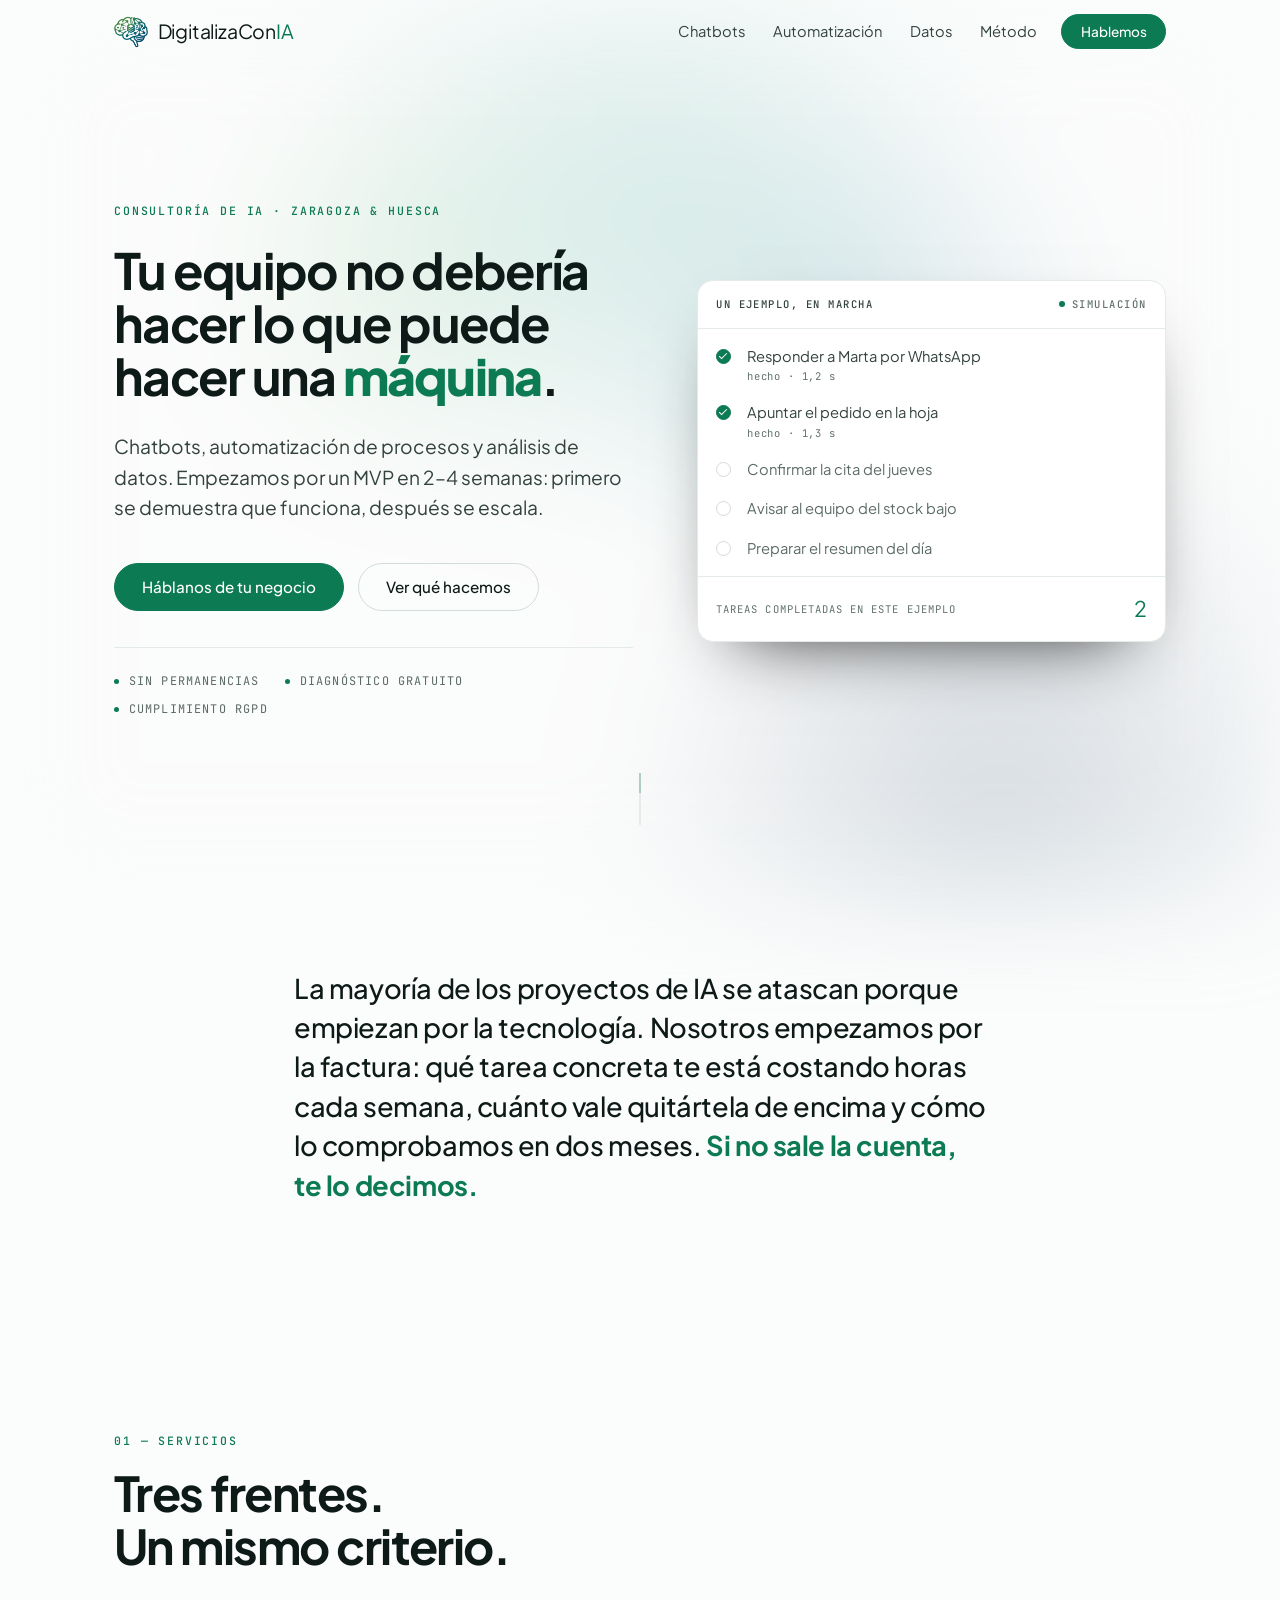
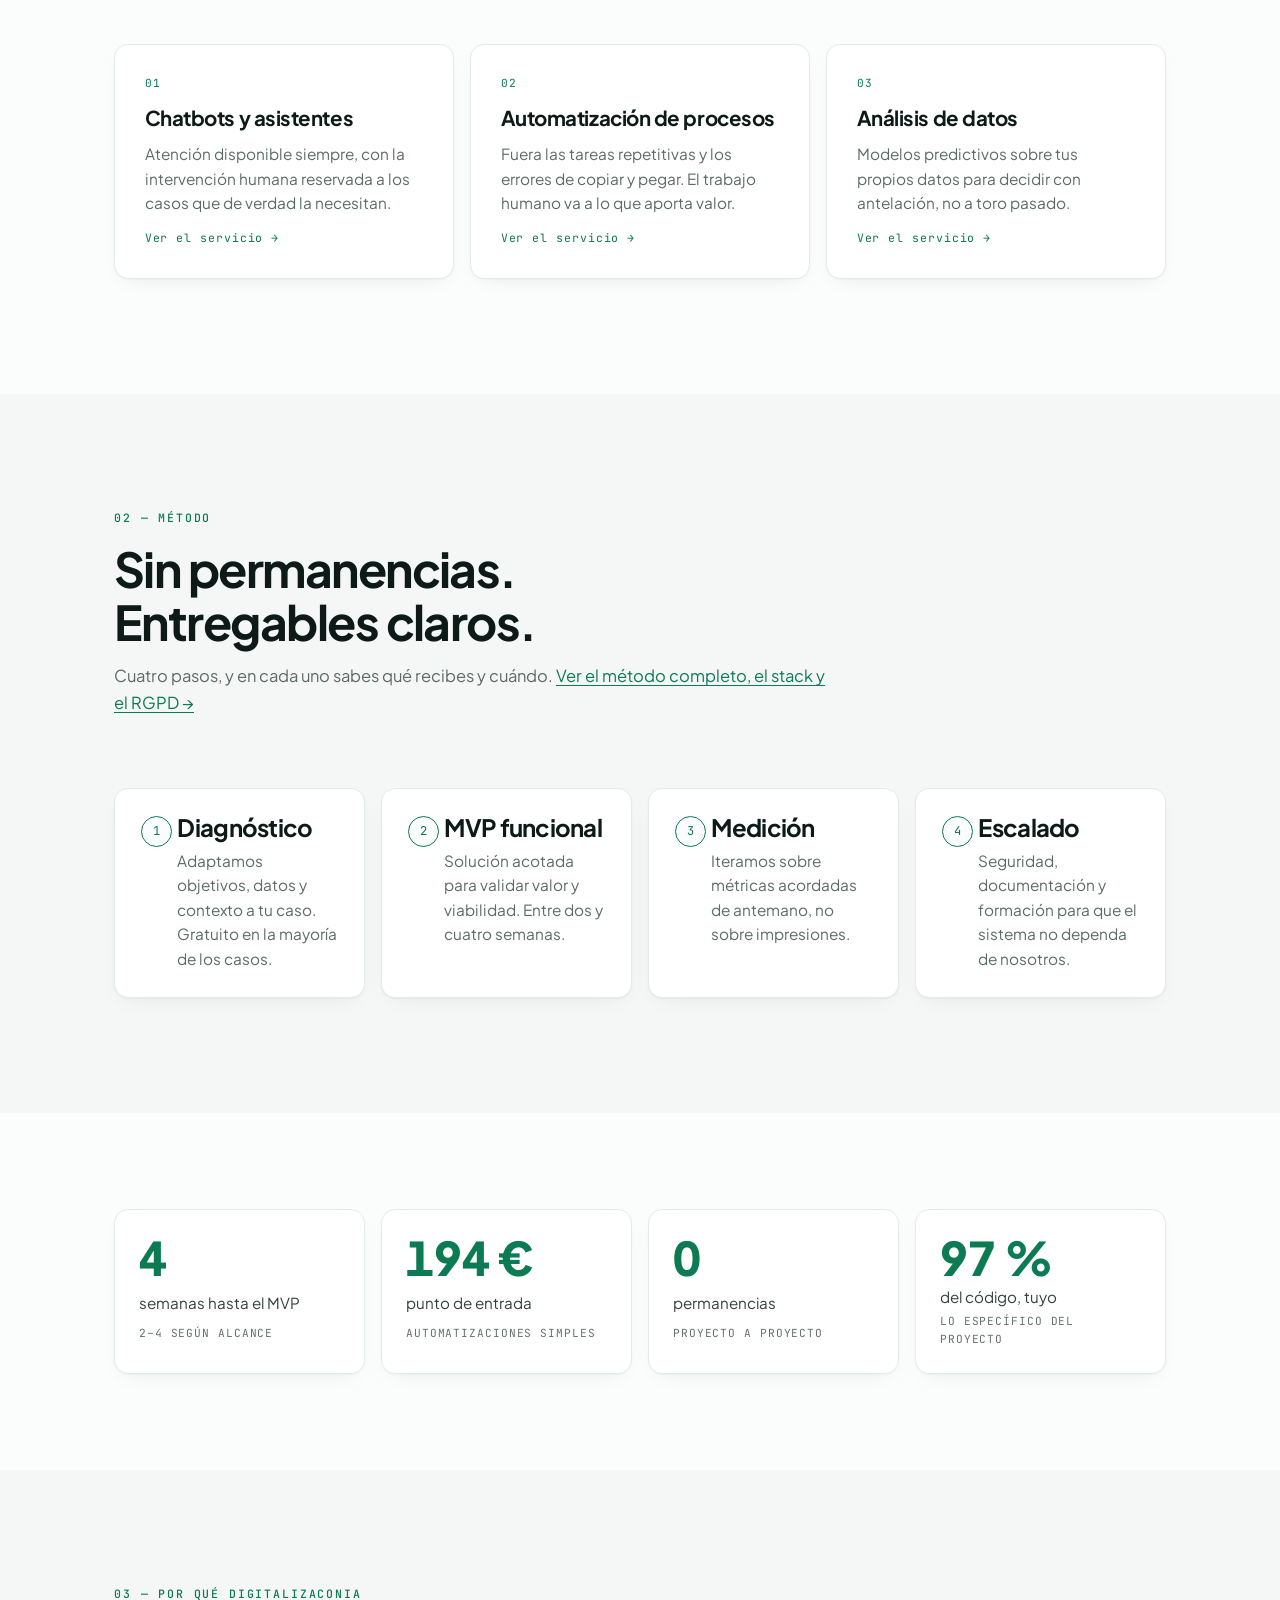
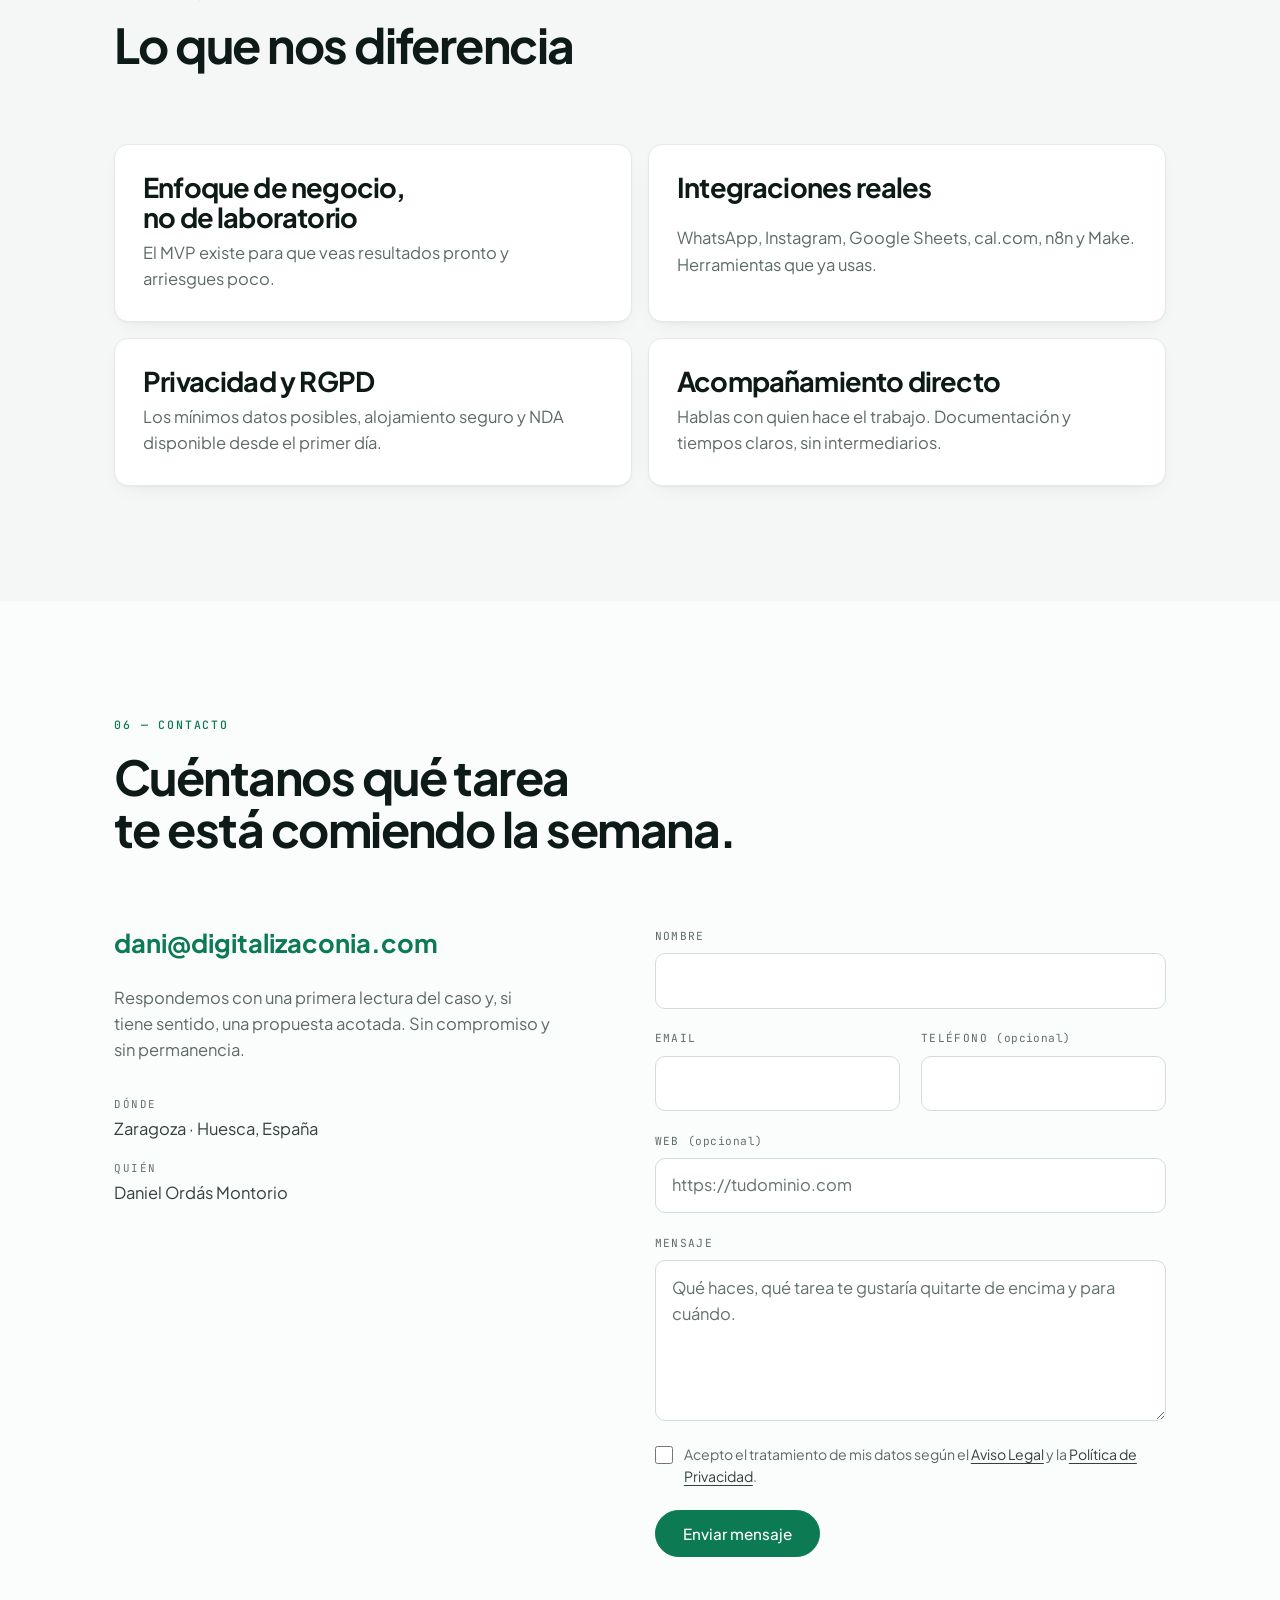
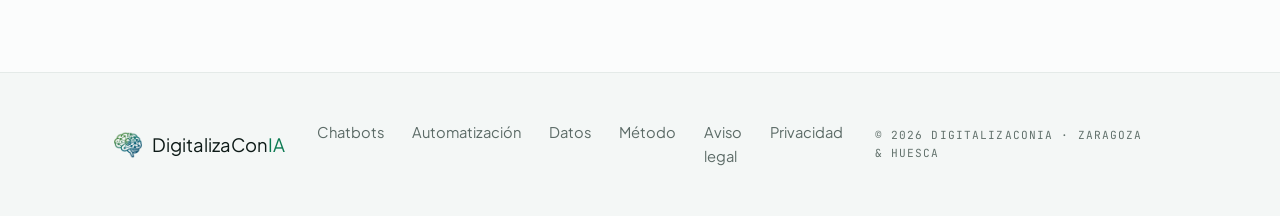
==== commit 53e93016: "Feedback de Dani: tema claro, Plus Jakarta Sans, cajas y multipágina - Paleta clara por defecto; el " ====
--- a/index.html
+++ b/index.html
@@ -7,7 +7,8 @@
 <meta name="viewport" content="width=device-width, initial-scale=1">
 <title>Consultoría de IA y Automatización | DigitalizaConIA (Zaragoza · Huesca)</title>
 <meta name="description" content="Chatbots, automatizaciones y análisis de datos con IA. Enfoque MVP e integración con WhatsApp, Instagram, Google Sheets y cal.com. Solicita diagnóstico.">
-<meta name="theme-color" content="#070B0C">
+<meta name="theme-color" content="#FBFCFC" media="(prefers-color-scheme: light)">
+<meta name="theme-color" content="#070B0C" media="(prefers-color-scheme: dark)">
 <link rel="canonical" href="https://digitalizaconia.com/">
 
 <meta property="og:type" content="website">
@@ -29,8 +30,8 @@
 
 <link rel="preconnect" href="https://fonts.googleapis.com">
 <link rel="preconnect" href="https://fonts.gstatic.com" crossorigin>
-<link rel="stylesheet" href="https://fonts.googleapis.com/css2?family=Instrument+Serif:ital@0;1&family=Inter:wght@300;400;500;600&family=JetBrains+Mono:wght@400;500&display=swap">
-<link rel="stylesheet" href="styles.css?v=20260803">
+<link rel="stylesheet" href="https://fonts.googleapis.com/css2?family=Plus+Jakarta+Sans:wght@400;500;600;700;800&family=JetBrains+Mono:wght@400;500&display=swap">
+<link rel="stylesheet" href="styles.css?v=20260827">
 
 <script type="application/ld+json">
 {
@@ -54,22 +55,6 @@
   "priceRange": "€€"
 }
 </script>
-<script type="application/ld+json">
-{
-  "@context": "https://schema.org",
-  "@type": "FAQPage",
-  "mainEntity": [
-    { "@type": "Question", "name": "¿Plazos típicos?",
-      "acceptedAnswer": { "@type": "Answer", "text": "Normalmente se consideran 4–8 semanas para implantar un MVP; no obstante, cada proyecto es único y necesita ser estudiado de forma individual." } },
-    { "@type": "Question", "name": "¿Quién es propietario de los entregables?",
-      "acceptedAnswer": { "@type": "Answer", "text": "El cliente es propietario del código y configuraciones específicas del proyecto. Las plantillas y librerías base forman parte de nuestro stack y se licencian para su uso en el proyecto." } },
-    { "@type": "Question", "name": "¿Coste orientativo?",
-      "acceptedAnswer": { "@type": "Answer", "text": "Desde 200 € (tareas puntuales o automatizaciones simples) hasta 20.000 €+ (proyectos a medida con ML e integraciones complejas). Se define tras el diagnóstico." } },
-    { "@type": "Question", "name": "¿El diagnóstico tiene coste?",
-      "acceptedAnswer": { "@type": "Answer", "text": "La evaluación inicial y la propuesta son gratuitas en la mayoría de los casos. Auditorías avanzadas pueden presupuestarse aparte, siempre previo acuerdo." } }
-  ]
-}
-</script>
 </head>
 <body>
 
@@ -87,14 +72,13 @@
     </a>
 
     <nav class="nav-links" aria-label="Principal">
-      <a href="#servicios">Servicios</a>
-      <a href="#metodo">Método</a>
-      <a href="#porque">Por qué</a>
-      <a href="#tech">Tech &amp; RGPD</a>
-      <a href="#faq">FAQ</a>
+      <a href="chatbots.html">Chatbots</a>
+      <a href="automatizacion.html">Automatización</a>
+      <a href="analisis-de-datos.html">Datos</a>
+      <a href="metodo.html">Método</a>
     </nav>
 
-    <a class="btn btn-sm" href="#contacto">Hablemos</a>
+    <a class="btn btn-sm btn-primary" href="#contacto">Hablemos</a>
 
     <button class="nav-toggle" type="button" data-nav-toggle aria-expanded="false" aria-controls="nav-mobile">
       <span class="sr-only">Abrir menú</span>
@@ -103,11 +87,10 @@
   </div>
 
   <div class="nav-mobile" id="nav-mobile" data-nav-mobile hidden>
-    <a href="#servicios">Servicios</a>
-    <a href="#metodo">Método</a>
-    <a href="#porque">Por qué</a>
-    <a href="#tech">Tech &amp; RGPD</a>
-    <a href="#faq">FAQ</a>
+    <a href="chatbots.html">Chatbots</a>
+    <a href="automatizacion.html">Automatización</a>
+    <a href="analisis-de-datos.html">Datos</a>
+    <a href="metodo.html">Método</a>
     <a href="#contacto">Contacto</a>
   </div>
 </header>
@@ -129,7 +112,7 @@
 
       <p class="hero-sub reveal">
         Chatbots, automatización de procesos y análisis de datos.
-        Empezamos por un MVP en 4–8 semanas: primero se demuestra que funciona,
+        Empezamos por un MVP en 2–4 semanas: primero se demuestra que funciona,
         después se escala.
       </p>
 
@@ -191,105 +174,27 @@
       <h2 class="section-title reveal">Tres frentes.<br>Un mismo criterio.</h2>
     </header>
 
-    <div class="rows">
-      <details class="row reveal" open>
-        <summary class="row-head">
-          <span class="row-num">01</span>
-          <span class="row-title">Chatbots y asistentes</span>
-          <span class="row-icon" aria-hidden="true"></span>
-        </summary>
-        <div class="row-body">
-          <p class="row-lede">
-            Atención al cliente disponible siempre, con la intervención humana
-            reservada a los casos que de verdad la necesitan.
-          </p>
-          <ul class="row-list">
-            <li>Disponibilidad 24/7</li>
-            <li>Integración con WhatsApp e Instagram</li>
-            <li>Cualificación de leads</li>
-            <li>Agendamiento automático</li>
-          </ul>
-        </div>
-      </details>
-
-      <details class="row reveal">
-        <summary class="row-head">
-          <span class="row-num">02</span>
-          <span class="row-title">Automatización de procesos</span>
-          <span class="row-icon" aria-hidden="true"></span>
-        </summary>
-        <div class="row-body">
-          <p class="row-lede">
-            Fuera las tareas repetitivas y los errores de copiar y pegar. El
-            trabajo humano se concentra en lo que aporta valor real.
-          </p>
-          <ul class="row-list">
-            <li>Ahorro de horas de trabajo</li>
-            <li>Procesos estandarizados</li>
-            <li>Aplicaciones interconectadas</li>
-            <li>Más productividad por persona</li>
-          </ul>
-        </div>
-      </details>
-
-      <details class="row reveal">
-        <summary class="row-head">
-          <span class="row-num">03</span>
-          <span class="row-title">Análisis de datos</span>
-          <span class="row-icon" aria-hidden="true"></span>
-        </summary>
-        <div class="row-body">
-          <p class="row-lede">
-            Modelos predictivos sobre tus propios datos para decidir con
-            antelación, no a toro pasado.
-          </p>
-          <ul class="row-list">
-            <li>Dashboards personalizados</li>
-            <li>Predicción de demanda</li>
-            <li>Scoring automático</li>
-            <li>Alertas en tiempo real</li>
-          </ul>
-
-          <figure class="forecast">
-            <svg class="fc-svg" viewBox="0 0 520 200" role="img"
-                 aria-label="Gráfico de ejemplo: ocho semanas de demanda registrada y una predicción a tres semanas con su margen de error.">
-              <defs>
-                <linearGradient id="fcBar" x1="0" y1="0" x2="0" y2="1">
-                  <stop offset="0%"   stop-color="#12806E"/>
-                  <stop offset="100%" stop-color="#0A5A78"/>
-                </linearGradient>
-              </defs>
-
-              <!-- línea base -->
-              <line class="fc-axis" x1="24" y1="162" x2="496" y2="162"/>
-
-              <!-- ocho semanas registradas -->
-              <g class="fc-bars">
-                <rect class="fc-bar" x="32"  y="112" width="26" height="50"  rx="3"/>
-                <rect class="fc-bar" x="76"  y="96"  width="26" height="66"  rx="3"/>
-                <rect class="fc-bar" x="120" y="104" width="26" height="58"  rx="3"/>
-                <rect class="fc-bar" x="164" y="78"  width="26" height="84"  rx="3"/>
-                <rect class="fc-bar" x="208" y="86"  width="26" height="76"  rx="3"/>
-                <rect class="fc-bar" x="252" y="62"  width="26" height="100" rx="3"/>
-                <rect class="fc-bar" x="296" y="70"  width="26" height="92"  rx="3"/>
-                <rect class="fc-bar" x="340" y="48"  width="26" height="114" rx="3"/>
-              </g>
-
-              <!-- margen de error de la predicción -->
-              <path class="fc-band" d="M 353 48 L 397 30 L 441 20 L 485 8 L 485 62 L 441 60 L 397 56 Z"/>
-              <!-- predicción a tres semanas -->
-              <path class="fc-line" d="M 353 48 L 397 43 L 441 38 L 485 33"/>
-              <circle class="fc-dot" cx="485" cy="33" r="4"/>
-
-              <text class="fc-tick" x="32"  y="180">sem. 1</text>
-              <text class="fc-tick" x="340" y="180">sem. 8</text>
-              <text class="fc-tick fc-tick-end" x="496" y="180">+3</text>
-              <text class="fc-tag" x="485" y="20">predicción</text>
-            </svg>
-            <figcaption>Ejemplo: predicción de demanda a tres semanas, con su margen de error.</figcaption>
-          </figure>
-        </div>
-      </details>
+    <div class="svc-grid">
+      <a class="svc reveal" href="chatbots.html">
+        <span class="svc-num">01</span>
+        <h3 class="svc-title">Chatbots y asistentes</h3>
+        <p>Atención disponible siempre, con la intervención humana reservada a los casos que de verdad la necesitan.</p>
+        <span class="svc-more">Ver el servicio</span>
+      </a>
+
+      <a class="svc reveal" href="automatizacion.html">
+        <span class="svc-num">02</span>
+        <h3 class="svc-title">Automatización de procesos</h3>
+        <p>Fuera las tareas repetitivas y los errores de copiar y pegar. El trabajo humano va a lo que aporta valor.</p>
+        <span class="svc-more">Ver el servicio</span>
+      </a>
+
+      <a class="svc reveal" href="analisis-de-datos.html">
+        <span class="svc-num">03</span>
+        <h3 class="svc-title">Análisis de datos</h3>
+        <p>Modelos predictivos sobre tus propios datos para decidir con antelación, no a toro pasado.</p>
+        <span class="svc-more">Ver el servicio</span>
+      </a>
     </div>
   </div>
 </section>
@@ -300,6 +205,8 @@
     <header class="section-head">
       <p class="kicker reveal">02 — Método</p>
       <h2 class="section-title reveal">Sin permanencias.<br>Entregables claros.</h2>
+      <p class="section-sub reveal">Cuatro pasos, y en cada uno sabes qué recibes y cuándo.
+        <a href="metodo.html" class="inline-link">Ver el método completo, el stack y el RGPD →</a></p>
     </header>
 
     <ol class="steps" data-steps>
@@ -311,7 +218,7 @@
       <li class="step reveal">
         <span class="step-num">2</span>
         <h3 class="step-title">MVP funcional</h3>
-        <p>Solución acotada para validar valor y viabilidad. Entre cuatro y ocho semanas.</p>
+        <p>Solución acotada para validar valor y viabilidad. Entre dos y cuatro semanas.</p>
       </li>
       <li class="step reveal">
         <span class="step-num">3</span>
@@ -332,9 +239,9 @@
   <div class="wrap">
     <ul class="stats">
       <li class="stat reveal">
-        <span class="stat-num"><span data-count-to="8">8</span></span>
+        <span class="stat-num"><span data-count-to="4">4</span></span>
         <span class="stat-label">semanas hasta el MVP</span>
-        <span class="stat-note">4–8 según alcance</span>
+        <span class="stat-note">2–4 según alcance</span>
       </li>
       <li class="stat reveal">
         <span class="stat-num"><span data-count-to="200">200</span> €</span>
@@ -381,110 +288,6 @@
         <p>Hablas con quien hace el trabajo. Documentación y tiempos claros, sin intermediarios.</p>
       </li>
     </ul>
-  </div>
-</section>
-
-<!-- ===================================================== 7. TECH & RGPD -->
-<section class="section" id="tech">
-  <div class="wrap">
-    <header class="section-head">
-      <p class="kicker reveal">04 — Tech &amp; RGPD</p>
-      <h2 class="section-title reveal">Tecnología actual,<br>normativa europea.</h2>
-    </header>
-
-    <!-- Diagrama: cómo se ve por dentro una automatización real -->
-    <figure class="flow reveal">
-      <figcaption class="flow-cap">Anatomía de una automatización típica</figcaption>
-      <svg class="flow-svg" viewBox="0 0 1000 190" role="img"
-           aria-label="Diagrama de flujo: un mensaje entra por WhatsApp o Instagram, pasa por n8n o Make, se procesa con un modelo de lenguaje y termina registrado en Google Sheets o en una base de datos europea y agendado en cal.com.">
-        <defs>
-          <!-- userSpaceOnUse: la caja de un trazo horizontal tiene altura 0 y el
-               gradiente en coordenadas relativas degenera (línea invisible) -->
-          <linearGradient id="flowStroke" gradientUnits="userSpaceOnUse" x1="92" y1="0" x2="908" y2="0">
-            <stop offset="0%"   stop-color="#0A5A78"/>
-            <stop offset="50%"  stop-color="#12806E"/>
-            <stop offset="100%" stop-color="#4FE39B"/>
-          </linearGradient>
-        </defs>
-
-        <path class="flow-line" d="M 92 95 H 908" stroke="url(#flowStroke)" fill="none" stroke-width="1.5"/>
-        <path class="flow-pulse" d="M 92 95 H 908" stroke="#4FE39B" fill="none" stroke-width="2"
-              stroke-dasharray="8 992" stroke-linecap="round"/>
-
-        <g class="flow-node" transform="translate(92,95)">
-          <circle r="7"/><text y="-26">Entrada</text><text class="flow-sub" y="34">WhatsApp · Instagram</text>
-        </g>
-        <g class="flow-node" transform="translate(296,95)">
-          <circle r="7"/><text y="-26">Orquestación</text><text class="flow-sub" y="34">n8n · Make</text>
-        </g>
-        <g class="flow-node" transform="translate(500,95)">
-          <circle r="7"/><text y="-26">Razonamiento</text><text class="flow-sub" y="34">OpenAI · Anthropic</text>
-        </g>
-        <g class="flow-node" transform="translate(704,95)">
-          <circle r="7"/><text y="-26">Registro</text><text class="flow-sub" y="34">Sheets · Neon · Supabase</text>
-        </g>
-        <g class="flow-node flow-node-end" transform="translate(908,95)">
-          <circle r="7"/><text y="-26">Acción</text><text class="flow-sub" y="34">cal.com · aviso al equipo</text>
-        </g>
-      </svg>
-    </figure>
-
-    <div class="tech-grid">
-      <div class="tech-stack reveal">
-        <h3 class="minor-title">Stack</h3>
-        <ul class="stack-list">
-          <li><span class="stack-name">OpenAI / Anthropic</span><span class="stack-role">LLMs</span></li>
-          <li><span class="stack-name">Google Sheets</span><span class="stack-role">datos</span></li>
-          <li><span class="stack-name">cal.com</span><span class="stack-role">calendarios</span></li>
-          <li><span class="stack-name">n8n / Make</span><span class="stack-role">automatización</span></li>
-          <li><span class="stack-name">WhatsApp / Instagram</span><span class="stack-role">mensajería</span></li>
-          <li><span class="stack-name">Neon / Supabase</span><span class="stack-role">bases de datos EU</span></li>
-        </ul>
-      </div>
-
-      <div class="tech-privacy reveal">
-        <h3 class="minor-title">Privacidad y cumplimiento</h3>
-        <dl class="privacy-list">
-          <dt>Minimización de datos</dt>
-          <dd>Solo procesamos lo necesario.</dd>
-          <dt>Alojamiento EU</dt>
-          <dd>Servidores en Europa cuando es posible.</dd>
-          <dt>Auditoría RGPD</dt>
-          <dd>Documentación completa de tratamiento.</dd>
-          <dt>NDA disponible</dt>
-          <dd>Protección de propiedad intelectual.</dd>
-        </dl>
-      </div>
-    </div>
-  </div>
-</section>
-
-<!-- ============================================================== 8. FAQ -->
-<section class="section section-alt" id="faq">
-  <div class="wrap wrap-narrow">
-    <header class="section-head">
-      <p class="kicker reveal">05 — Preguntas frecuentes</p>
-      <h2 class="section-title reveal">Lo que suelen preguntarnos</h2>
-    </header>
-
-    <div class="faq">
-      <details class="qa reveal" open>
-        <summary><span>¿Plazos típicos?</span><span class="row-icon" aria-hidden="true"></span></summary>
-        <div class="qa-body"><p>Normalmente se consideran 4–8 semanas para implantar un MVP; no obstante, cada proyecto es único y necesita ser estudiado de forma individual.</p></div>
-      </details>
-      <details class="qa reveal">
-        <summary><span>¿Quién es propietario de los entregables?</span><span class="row-icon" aria-hidden="true"></span></summary>
-        <div class="qa-body"><p>El cliente es propietario del código y configuraciones específicas del proyecto. Las plantillas y librerías base forman parte de nuestro stack y se licencian para su uso en el proyecto.</p></div>
-      </details>
-      <details class="qa reveal">
-        <summary><span>¿Coste orientativo?</span><span class="row-icon" aria-hidden="true"></span></summary>
-        <div class="qa-body"><p>Desde 200 € (tareas puntuales o automatizaciones simples) hasta 20.000 €+ (proyectos a medida con ML e integraciones complejas). Se define tras el diagnóstico.</p></div>
-      </details>
-      <details class="qa reveal">
-        <summary><span>¿El diagnóstico tiene coste?</span><span class="row-icon" aria-hidden="true"></span></summary>
-        <div class="qa-body"><p>La evaluación inicial y la propuesta son gratuitas en la mayoría de los casos. Auditorías avanzadas pueden presupuestarse aparte, siempre previo acuerdo.</p></div>
-      </details>
-    </div>
   </div>
 </section>
 
@@ -570,15 +373,18 @@
       <span>DigitalizaCon<span class="brand-accent">IA</span></span>
     </div>
     <nav class="footer-links" aria-label="Pie de página">
-      <a href="mailto:dani@digitalizaconia.com">dani@digitalizaconia.com</a>
+      <a href="chatbots.html">Chatbots</a>
+      <a href="automatizacion.html">Automatización</a>
+      <a href="analisis-de-datos.html">Datos</a>
+      <a href="metodo.html">Método</a>
       <a href="aviso-legal.html">Aviso legal</a>
-      <a href="privacidad.html">Política de privacidad</a>
+      <a href="privacidad.html">Privacidad</a>
     </nav>
     <p class="footer-copy">© 2026 DigitalizaConIA · Zaragoza &amp; Huesca</p>
   </div>
 </footer>
 
-<script defer src="lib/manifest.js?v=20260803"></script>
-<script defer src="main.js?v=20260803"></script>
+<script defer src="lib/manifest.js?v=20260827"></script>
+<script defer src="main.js?v=20260827"></script>
 </body>
 </html>
--- a/styles.css
+++ b/styles.css
@@ -1,39 +1,57 @@
 /* =============================================================
    DigitalizaConIA — hoja de estilo única
-   Arquetipo: Mouse-Reactive Gradient (oscuro + acento neón)
-   Paleta muestreada del logo: teal #005070, verde #408030
+   Claro por defecto (limpieza, claridad, ligereza) + modo oscuro
+   automático. Paleta derivada del logo: teal #005070, verde #408030.
+   Todos los textos verificados AA o mejor en ambos temas.
    ============================================================= */
 
 /* =============================================================
    1. Tokens
    ============================================================= */
 :root {
-  /* superficie */
-  --bg:        #070B0C;
-  --bg-2:      #0C1213;
-  --bg-3:      #121A1B;
+  /* superficie — neutro con un punto de verde, para que los grises
+     pertenezcan a la misma familia que el acento y no solo convivan */
+  --bg:        #FBFCFC;   /* fondo de página */
+  --bg-2:      #F4F7F6;   /* franja alterna */
+  --surface:   #FFFFFF;   /* cajas */
 
   /* tinta */
-  --ink:       #F2F5F4;
-  --ink-2:     #C3CFCC;
-  --mute:      #8A9A97;
-  --faint:     #74857F;   /* AA (≥4.5:1) sobre --bg: se usa en textos de 0.7rem */
-
-  /* acento y stops del gradiente (del logo) */
-  --accent:    #4FE39B;
-  --accent-dim:#2FA873;
+  --ink:       #0D1A17;   /* 17.4:1 — titulares */
+  --ink-2:     #33423E;   /* 10.3:1 — cuerpo */
+  --mute:      #5C6B67;   /*  5.4:1 — secundario */
+  --faint:     #63726D;   /*  4.9:1 — micro 0.7rem */
+
+  /* acento */
+  --accent:      #0C7A52; /* 5.2:1 sobre blanco — texto y enlaces */
+  --accent-deep: #0A6444; /* 7.2:1 — hover y rellenos con texto blanco */
+  --accent-ink:  #FFFFFF; /* texto sobre relleno de acento */
+  --accent-wash: #E8F5EF; /* fondo teñido muy suave */
+
+  /* stops del gradiente (del logo) */
   --g1:        #0A5A78;
   --g2:        #12806E;
   --g3:        #3E9B45;
   --g4:        #0F2A43;
 
-  --line:      rgba(242,245,244,.10);
-  --line-2:    rgba(242,245,244,.18);
-
-  /* tipografía */
-  --serif: "Instrument Serif", Georgia, "Times New Roman", serif;
-  --sans:  "Inter", -apple-system, BlinkMacSystemFont, "Segoe UI", sans-serif;
+  --line:      #E4EAE8;
+  --line-2:    #D3DCD9;
+  --shadow:    0 1px 2px rgba(13,26,23,.04), 0 8px 24px -12px rgba(13,26,23,.10);
+  --shadow-lg: 0 2px 4px rgba(13,26,23,.05), 0 20px 48px -20px rgba(13,26,23,.16);
+  --mesh-op:   .22;
+  --grain-op:  .022;
+
+  /* tipografía — una familia principal + monoespaciada de apoyo.
+     Dos sans casi idénticas se leerían como error, así que Jakarta
+     hace también de display en pesos altos. */
+  --sans:  "Plus Jakarta Sans", -apple-system, BlinkMacSystemFont, "Segoe UI", sans-serif;
   --mono:  "JetBrains Mono", ui-monospace, SFMono-Regular, Menlo, monospace;
+
+  /* escala de espaciado, base 4 */
+  --s-xs: .25rem; --s-sm: .5rem;  --s-md: 1rem;
+  --s-lg: 1.5rem; --s-xl: 2rem;   --s-2xl: 3rem; --s-3xl: 4rem;
+
+  --radius:    14px;
+  --radius-sm: 10px;
 
   /* ritmo */
   --wrap:    1180px;
@@ -44,6 +62,33 @@
   --ease-out:    cubic-bezier(0.16, 1, 0.3, 1);
   --ease-soft:   cubic-bezier(0.25, 0.46, 0.45, 0.94);
   --ease-bounce: cubic-bezier(0.34, 1.56, 0.64, 1);
+}
+
+/* Modo oscuro: la versión que ya estaba aprobada, conservada intacta.
+   Se activa sola según la preferencia del sistema del visitante. */
+@media (prefers-color-scheme: dark) {
+  :root {
+    --bg:        #070B0C;
+    --bg-2:      #0C1213;
+    --surface:   #121A1B;
+
+    --ink:       #F2F5F4;
+    --ink-2:     #C3CFCC;
+    --mute:      #8A9A97;
+    --faint:     #74857F;
+
+    --accent:      #4FE39B;
+    --accent-deep: #6BEBAC;
+    --accent-ink:  #04140C;
+    --accent-wash: rgba(79,227,155,.09);
+
+    --line:      rgba(242,245,244,.10);
+    --line-2:    rgba(242,245,244,.18);
+    --shadow:    0 1px 2px rgba(0,0,0,.4), 0 8px 24px -12px rgba(0,0,0,.6);
+    --shadow-lg: 0 2px 4px rgba(0,0,0,.5), 0 24px 60px -24px rgba(0,0,0,.8);
+    --mesh-op:   .5;
+    --grain-op:  .04;
+  }
 }
 
 /* =============================================================
@@ -62,9 +107,9 @@
   background: var(--bg);
   color: var(--ink);
   font-family: var(--sans);
-  font-size: 16px;
-  font-weight: 300;
-  line-height: 1.65;
+  font-size: 16.5px;
+  font-weight: 400;
+  line-height: 1.6;
   -webkit-font-smoothing: antialiased;
   text-rendering: optimizeLegibility;
   overflow-x: clip;
@@ -76,9 +121,9 @@
 button { font: inherit; color: inherit; cursor: pointer; border: 0; background: none; }
 a { color: inherit; text-decoration: none; }
 p { text-wrap: pretty; }
-h1, h2, h3, h4 { text-wrap: balance; line-height: 1.02; letter-spacing: -0.02em; font-weight: 400; }
+h1, h2, h3, h4 { text-wrap: balance; line-height: 1.08; letter-spacing: -0.03em; font-weight: 700; }
 ul, ol { list-style: none; padding: 0; }
-::selection { background: var(--accent); color: var(--bg); }
+::selection { background: var(--accent); color: var(--accent-ink); }
 
 :focus-visible {
   outline: 2px solid var(--accent);
@@ -106,7 +151,7 @@
 .skip-link {
   position: fixed; top: -100px; left: 1rem; z-index: 9999;
   padding: .65rem 1.1rem; border-radius: 8px;
-  background: var(--accent); color: var(--bg); font-weight: 500;
+  background: var(--accent); color: var(--accent-ink); font-weight: 500;
 }
 .skip-link:focus { top: 1rem; }
 
@@ -127,7 +172,7 @@
       color-mix(in srgb, var(--g4) 70%, transparent) 0%, transparent 64%),
     var(--bg);
   filter: blur(58px) saturate(135%);
-  opacity: .5;
+  opacity: var(--mesh-op);
   transition: opacity .8s var(--ease-out);
   will-change: background;
 }
@@ -139,13 +184,13 @@
       radial-gradient(circle 34vw at 66% 36%, #0A5A78 0%, transparent 60%),
       radial-gradient(circle 46vw at 78% 88%, #0F2A43 0%, transparent 64%),
       var(--bg);
-    opacity: .38;
+    opacity: var(--mesh-op);
   }
 }
 
 .grain {
   position: fixed; inset: 0; z-index: 1;
-  pointer-events: none; opacity: .04; mix-blend-mode: overlay;
+  pointer-events: none; opacity: var(--grain-op); mix-blend-mode: overlay;
   background-image: url("data:image/svg+xml,%3Csvg xmlns='http://www.w3.org/2000/svg' width='140' height='140'%3E%3Cfilter id='n'%3E%3CfeTurbulence type='fractalNoise' baseFrequency='.85' numOctaves='3'/%3E%3C/filter%3E%3Crect width='140' height='140' filter='url(%23n)'/%3E%3C/svg%3E");
 }
 
@@ -164,12 +209,13 @@
 }
 
 .section-title {
-  font-family: var(--serif);
-  font-size: clamp(2.4rem, 6.4vw, 4.4rem);
-  line-height: 1.02;
+  font-family: var(--sans);
+  font-size: clamp(2rem, 4.6vw, 3rem);
+  line-height: 1.1;
+  letter-spacing: -.032em;
   margin-top: 1rem;
 }
-.section-title em { font-style: italic; color: var(--accent); }
+.section-title em { font-style: normal; font-weight: 800; color: var(--accent); }
 
 .minor-title {
   font-family: var(--mono);
@@ -184,7 +230,7 @@
 }
 
 .section { padding-block: var(--section); }
-.section-alt { background: linear-gradient(180deg, transparent, rgba(12,18,19,.72) 12%, rgba(12,18,19,.72) 88%, transparent); }
+.section-alt { background: var(--bg-2); }
 .section-head { margin-bottom: clamp(2.5rem, 6vw, 4.5rem); }
 
 /* =============================================================
@@ -203,10 +249,10 @@
 .btn:hover { transform: translateY(-2px); }
 
 .btn-primary {
-  background: var(--accent); color: #04140C; border-color: var(--accent);
-  box-shadow: 0 0 0 rgba(79,227,155,0);
-}
-.btn-primary:hover { box-shadow: 0 14px 40px -12px rgba(79,227,155,.55); }
+  background: var(--accent); color: var(--accent-ink); border-color: var(--accent);
+  box-shadow: none;
+}
+.btn-primary:hover { background: var(--accent-deep); border-color: var(--accent-deep); box-shadow: var(--shadow-lg); }
 
 .btn-ghost { color: var(--ink); }
 .btn-ghost:hover { border-color: var(--accent); color: var(--accent); }
@@ -225,13 +271,13 @@
               backdrop-filter .4s var(--ease-out);
 }
 .nav.is-stuck {
-  background: rgba(7,11,12,.82);
+  background: color-mix(in srgb, var(--bg) 82%, transparent);
   backdrop-filter: blur(14px);
   -webkit-backdrop-filter: blur(14px);
   border-bottom-color: var(--line);
 }
 @supports not ((backdrop-filter: blur(1px)) or (-webkit-backdrop-filter: blur(1px))) {
-  .nav.is-stuck { background: #070B0C; }
+  .nav.is-stuck { background: var(--bg); }
 }
 
 .nav-inner {
@@ -243,7 +289,7 @@
 .brand { display: flex; align-items: center; gap: .6rem; margin-right: auto; }
 .brand img { width: 34px; height: 34px; }
 .brand-name {
-  font-family: var(--serif);
+  font-family: var(--sans);
   font-size: 1.22rem;
   letter-spacing: -.01em;
   white-space: nowrap;
@@ -286,12 +332,12 @@
 .nav-mobile {
   display: grid; gap: .25rem;
   padding: .5rem var(--gutter) 1.5rem;
-  background: rgba(7,11,12,.94);
+  background: color-mix(in srgb, var(--bg) 96%, transparent);
   border-bottom: 1px solid var(--line);
 }
 .nav-mobile[hidden] { display: none; }
 .nav-mobile a {
-  font-family: var(--serif); font-size: 1.6rem;
+  font-family: var(--sans); font-size: 1.6rem;
   padding-block: .45rem;
   border-bottom: 1px solid var(--line);
 }
@@ -310,17 +356,17 @@
 }
 
 .hero-title {
-  font-family: var(--serif);
+  font-family: var(--sans);
   /* clamp prudente: a 320px sigue cabiendo sin cortar letras (gotcha B.4) */
-  font-size: clamp(2.75rem, 8.2vw, 6.6rem);
-  line-height: 1.0;
+  font-size: clamp(2.35rem, 6.4vw, 3.9rem);
+  line-height: 1.06;
   margin-top: 1.5rem;
   letter-spacing: -.03em;
 }
 .hero-title em {
-  font-style: italic;
+  font-style: normal;
+  font-weight: 800;
   color: var(--accent);
-  position: relative;
 }
 
 .hero-sub {
@@ -349,7 +395,7 @@
 .taskpanel {
   border: 1px solid var(--line);
   border-radius: 16px;
-  background: rgba(12,18,19,.74);
+  background: var(--surface);
   backdrop-filter: blur(10px);
   -webkit-backdrop-filter: blur(10px);
   box-shadow: 0 30px 70px -40px rgba(0,0,0,.9);
@@ -357,7 +403,7 @@
   margin-top: 2rem;
 }
 @supports not ((backdrop-filter: blur(1px)) or (-webkit-backdrop-filter: blur(1px))) {
-  .taskpanel { background: #0C1213; }
+  .taskpanel { background: var(--surface); }
 }
 
 .tp-head {
@@ -374,8 +420,8 @@
   animation: tpPulse 2s var(--ease-soft) infinite;
 }
 @keyframes tpPulse {
-  0%, 100% { opacity: 1;  box-shadow: 0 0 0 0 rgba(79,227,155,.45); }
-  50%      { opacity: .5; box-shadow: 0 0 0 5px rgba(79,227,155,0); }
+  0%, 100% { opacity: 1;  box-shadow: 0 0 0 0 color-mix(in srgb, var(--accent) 45%, transparent); }
+  50%      { opacity: .5; box-shadow: 0 0 0 5px transparent; }
 }
 
 .tp-list {
@@ -394,7 +440,7 @@
   border-radius: 8px;
   transition: background-color .4s var(--ease-out);
 }
-.tp-item.is-running { background: rgba(79,227,155,.06); }
+.tp-item.is-running { background: var(--accent-wash); }
 
 /* círculo de estado: vacío → girando → marcado */
 .tp-state {
@@ -405,7 +451,7 @@
   transition: border-color .35s var(--ease-out), background-color .35s var(--ease-out);
 }
 .tp-item.is-running .tp-state {
-  border-color: var(--accent-dim);
+  border-color: var(--accent);
   border-top-color: var(--accent);
   animation: tpSpin .7s linear infinite;
 }
@@ -420,7 +466,7 @@
   content: "";
   position: absolute; left: 4px; top: 1px;
   width: 4px; height: 8px;
-  border: solid #04140C; border-width: 0 1.6px 1.6px 0;
+  border: solid var(--accent-ink); border-width: 0 1.6px 1.6px 0;
   transform: rotate(45deg);
 }
 
@@ -447,7 +493,7 @@
   letter-spacing: .1em; text-transform: uppercase; color: var(--faint);
 }
 .tp-count {
-  font-family: var(--serif); font-size: 1.35rem;
+  font-family: var(--sans); font-size: 1.35rem;
   letter-spacing: 0; text-transform: none; color: var(--accent);
   font-variant-numeric: tabular-nums;
 }
@@ -472,24 +518,34 @@
    ============================================================= */
 .manifesto { padding-block: clamp(3rem, 9vw, 7rem); }
 .manifesto-text {
-  font-family: var(--serif);
-  font-size: clamp(1.5rem, 3.4vw, 2.35rem);
-  line-height: 1.28;
+  font-family: var(--sans);
+  font-size: clamp(1.25rem, 2.5vw, 1.7rem);
+  line-height: 1.45;
+  font-weight: 500;
   letter-spacing: -.015em;
   color: var(--ink);
 }
-.manifesto-text em { font-style: italic; color: var(--accent); }
+.manifesto-text em { font-style: normal; font-weight: 700; color: var(--accent); }
 
 /* =============================================================
    10. Servicios — filas desplegables
    ============================================================= */
-.rows { border-top: 1px solid var(--line); }
-
-.row { border-bottom: 1px solid var(--line); }
+.rows { display: grid; gap: var(--s-md); }
+
+.row {
+  background: var(--surface);
+  border: 1px solid var(--line);
+  border-radius: var(--radius);
+  box-shadow: var(--shadow);
+  overflow: hidden;
+  transition: border-color .35s var(--ease-out), box-shadow .35s var(--ease-out);
+}
+.row:hover { border-color: var(--line-2); box-shadow: var(--shadow-lg); }
+.row[open] { border-color: var(--accent); }
 
 .row-head {
   display: flex; align-items: baseline; gap: 1rem;
-  padding-block: clamp(1.5rem, 3.4vw, 2.4rem);
+  padding: clamp(1.15rem, 2.6vw, 1.6rem) clamp(1.15rem, 2.6vw, 1.75rem);
   cursor: pointer;
   list-style: none;
   transition: color .35s var(--ease-out);
@@ -506,9 +562,9 @@
 .row[open] .row-num, .row-head:hover .row-num { color: var(--accent); }
 
 .row-title {
-  font-family: var(--serif);
-  font-size: clamp(1.65rem, 4.6vw, 3rem);
-  line-height: 1.05; letter-spacing: -.02em;
+  font-family: var(--sans);
+  font-size: clamp(1.2rem, 2.4vw, 1.6rem);
+  line-height: 1.2; letter-spacing: -.02em; font-weight: 700;
   margin-right: auto;
 }
 
@@ -527,8 +583,11 @@
 [open] > summary .row-icon::after { transform: rotate(0deg); opacity: 0; }
 
 .row-body {
-  padding-bottom: clamp(1.5rem, 3.4vw, 2.4rem);
-  display: grid; gap: 1.5rem;
+  padding: 0 clamp(1.15rem, 2.6vw, 1.75rem) clamp(1.35rem, 2.6vw, 1.75rem);
+  display: grid; gap: 1.35rem;
+  border-top: 1px solid var(--line);
+  padding-top: 1.35rem;
+  margin-top: -1px;
 }
 .row-lede { max-width: 52ch; color: var(--ink-2); font-size: 1.05rem; }
 
@@ -559,22 +618,22 @@
   transform: scaleY(0);
   transition: transform .75s var(--ease-out);
 }
-.row[open] .fc-bar { transform: scaleY(1); }
-.row[open] .fc-bar:nth-child(1) { transition-delay: .05s; }
-.row[open] .fc-bar:nth-child(2) { transition-delay: .11s; }
-.row[open] .fc-bar:nth-child(3) { transition-delay: .17s; }
-.row[open] .fc-bar:nth-child(4) { transition-delay: .23s; }
-.row[open] .fc-bar:nth-child(5) { transition-delay: .29s; }
-.row[open] .fc-bar:nth-child(6) { transition-delay: .35s; }
-.row[open] .fc-bar:nth-child(7) { transition-delay: .41s; }
-.row[open] .fc-bar:nth-child(8) { transition-delay: .47s; }
+.row[open] .fc-bar, .panel .fc-bar { transform: scaleY(1); }
+.row[open] .fc-bar:nth-child(1), .panel .fc-bar:nth-child(1) { transition-delay: .05s; }
+.row[open] .fc-bar:nth-child(2), .panel .fc-bar:nth-child(2) { transition-delay: .11s; }
+.row[open] .fc-bar:nth-child(3), .panel .fc-bar:nth-child(3) { transition-delay: .17s; }
+.row[open] .fc-bar:nth-child(4), .panel .fc-bar:nth-child(4) { transition-delay: .23s; }
+.row[open] .fc-bar:nth-child(5), .panel .fc-bar:nth-child(5) { transition-delay: .29s; }
+.row[open] .fc-bar:nth-child(6), .panel .fc-bar:nth-child(6) { transition-delay: .35s; }
+.row[open] .fc-bar:nth-child(7), .panel .fc-bar:nth-child(7) { transition-delay: .41s; }
+.row[open] .fc-bar:nth-child(8), .panel .fc-bar:nth-child(8) { transition-delay: .47s; }
 
 .fc-band {
   fill: var(--accent);
   opacity: 0;
   transition: opacity .7s var(--ease-out) .75s;
 }
-.row[open] .fc-band { opacity: .1; }
+.row[open] .fc-band, .panel .fc-band { opacity: .12; }
 
 .fc-line {
   fill: none;
@@ -586,7 +645,7 @@
   opacity: 0;
   transition: stroke-dashoffset 1s var(--ease-out) .7s, opacity .3s linear .7s;
 }
-.row[open] .fc-line { stroke-dashoffset: 0; opacity: 1; }
+.row[open] .fc-line, .panel .fc-line { stroke-dashoffset: 0; opacity: 1; }
 
 .fc-dot {
   fill: var(--accent);
@@ -595,7 +654,7 @@
   transform: scale(0);
   transition: transform .5s var(--ease-bounce) 1.5s;
 }
-.row[open] .fc-dot { transform: scale(1); }
+.row[open] .fc-dot, .panel .fc-dot { transform: scale(1); }
 
 .fc-tick {
   fill: var(--faint);
@@ -618,27 +677,29 @@
 /* =============================================================
    11. Método — línea de tiempo
    ============================================================= */
-.steps {
-  display: grid; gap: 2.5rem;
-  position: relative;
-}
-.step { position: relative; padding-left: 3.25rem; }
-.step::before { /* línea vertical en móvil */
-  content: ""; position: absolute; left: 15px; top: 2.4rem; bottom: -2.5rem;
-  width: 1px; background: linear-gradient(180deg, var(--accent-dim), transparent);
-}
+.steps { display: grid; gap: var(--s-md); }
+.step {
+  position: relative; padding: clamp(1.25rem, 2.6vw, 1.6rem);
+  padding-left: 3.9rem;
+  background: var(--surface);
+  border: 1px solid var(--line);
+  border-radius: var(--radius);
+  box-shadow: var(--shadow);
+}
+/* la caja ya agrupa; la línea sobraría y añadiría ruido */
+.step::before { content: none; }
 .step:last-child::before { display: none; }
 
 .step-num {
-  position: absolute; left: 0; top: 0;
+  position: absolute; left: clamp(1.25rem, 2.6vw, 1.6rem); top: clamp(1.35rem, 2.6vw, 1.7rem);
   width: 31px; height: 31px; border-radius: 50%;
   display: grid; place-items: center;
-  border: 1px solid var(--accent-dim);
+  border: 1px solid var(--accent);
   background: var(--bg);
   font-family: var(--mono); font-size: .76rem; color: var(--accent);
 }
 .step-title {
-  font-family: var(--serif);
+  font-family: var(--sans);
   font-size: 1.5rem; margin-bottom: .5rem;
 }
 .step p { color: var(--mute); font-size: .96rem; max-width: 34ch; }
@@ -649,16 +710,20 @@
 .stats-section { padding-block: clamp(3rem, 8vw, 6rem); }
 .stats {
   display: grid; grid-template-columns: repeat(2, 1fr);
-  gap: 2.5rem 1.5rem;
-  border-top: 1px solid var(--line);
-  border-bottom: 1px solid var(--line);
-  padding-block: clamp(2.5rem, 6vw, 4rem);
-}
-.stat { display: grid; gap: .25rem; }
+  gap: var(--s-md);
+}
+.stat {
+  display: grid; gap: .25rem;
+  padding: clamp(1.15rem, 2.4vw, 1.5rem);
+  background: var(--surface);
+  border: 1px solid var(--line);
+  border-radius: var(--radius);
+  box-shadow: var(--shadow);
+}
 .stat-num {
-  font-family: var(--serif);
-  font-size: clamp(2.6rem, 8vw, 4rem);
-  line-height: 1; color: var(--accent);
+  font-family: var(--sans);
+  font-size: clamp(2.1rem, 5vw, 2.9rem);
+  line-height: 1; color: var(--accent); font-weight: 800;
   font-variant-numeric: tabular-nums;
 }
 .stat-label { font-size: .95rem; color: var(--ink-2); }
@@ -670,14 +735,19 @@
 /* =============================================================
    13. Por qué
    ============================================================= */
-.whys { display: grid; gap: 0; border-top: 1px solid var(--line); }
+.whys { display: grid; gap: var(--s-md); }
 .why {
-  padding-block: clamp(1.5rem, 3vw, 2.1rem);
-  border-bottom: 1px solid var(--line);
+  padding: clamp(1.25rem, 2.6vw, 1.75rem);
+  background: var(--surface);
+  border: 1px solid var(--line);
+  border-radius: var(--radius);
+  box-shadow: var(--shadow);
   display: grid; gap: .5rem;
-}
+  transition: border-color .35s var(--ease-out), box-shadow .35s var(--ease-out);
+}
+.why:hover { border-color: var(--line-2); box-shadow: var(--shadow-lg); }
 .why h3 {
-  font-family: var(--serif); font-size: clamp(1.3rem, 3vw, 1.7rem);
+  font-family: var(--sans); font-size: clamp(1.3rem, 3vw, 1.7rem);
   transition: color .35s var(--ease-out);
 }
 .why:hover h3 { color: var(--accent); }
@@ -690,8 +760,9 @@
   margin-bottom: clamp(3rem, 7vw, 5rem);
   padding: clamp(1.25rem, 3vw, 2rem);
   border: 1px solid var(--line);
-  border-radius: 14px;
-  background: rgba(18,26,27,.5);
+  border-radius: var(--radius);
+  background: var(--surface);
+  box-shadow: var(--shadow);
   overflow-x: auto;
 }
 .flow-cap {
@@ -701,7 +772,7 @@
 }
 .flow-svg { width: 100%; min-width: 760px; height: auto; }
 
-.flow-node circle { fill: var(--bg); stroke: var(--accent-dim); stroke-width: 1.5; }
+.flow-node circle { fill: var(--bg); stroke: var(--accent); stroke-width: 1.5; }
 .flow-node-end circle { fill: var(--accent); stroke: var(--accent); }
 .flow-node text {
   fill: var(--ink-2); font-family: var(--mono); font-size: 12px;
@@ -719,7 +790,14 @@
   to   { stroke-dashoffset: 0; }
 }
 
-.tech-grid { display: grid; gap: 3rem; }
+.tech-grid { display: grid; gap: var(--s-md); }
+.tech-stack, .tech-privacy {
+  padding: clamp(1.35rem, 2.8vw, 1.9rem);
+  background: var(--surface);
+  border: 1px solid var(--line);
+  border-radius: var(--radius);
+  box-shadow: var(--shadow);
+}
 
 .stack-list { display: grid; }
 .stack-list li {
@@ -744,19 +822,26 @@
 /* =============================================================
    15. FAQ
    ============================================================= */
-.faq { border-top: 1px solid var(--line); }
-.qa { border-bottom: 1px solid var(--line); }
+.faq { display: grid; gap: .65rem; }
+.qa {
+  background: var(--surface);
+  border: 1px solid var(--line);
+  border-radius: var(--radius-sm);
+  box-shadow: var(--shadow);
+  overflow: hidden;
+}
+.qa[open] { border-color: var(--line-2); }
 .qa > summary {
   display: flex; align-items: center; gap: 1rem;
-  padding-block: 1.35rem;
+  padding: 1.1rem 1.35rem;
   cursor: pointer; list-style: none;
-  font-family: var(--serif); font-size: clamp(1.15rem, 2.6vw, 1.45rem);
+  font-family: var(--sans); font-size: clamp(1.15rem, 2.6vw, 1.45rem);
   transition: color .35s var(--ease-out);
 }
 .qa > summary::-webkit-details-marker { display: none; }
 .qa > summary:hover { color: var(--accent); }
 .qa > summary > span:first-child { margin-right: auto; }
-.qa-body { padding-bottom: 1.35rem; }
+.qa-body { padding: 0 1.35rem 1.25rem; }
 .qa-body p { color: var(--ink-2); max-width: 66ch; }
 
 /* =============================================================
@@ -766,9 +851,9 @@
 
 .contact-email {
   display: inline-block; position: relative;
-  font-family: var(--serif);
-  font-size: clamp(1.35rem, 4.4vw, 2.1rem);
-  line-height: 1.1;
+  font-family: var(--sans);
+  font-size: clamp(1.15rem, 2.6vw, 1.6rem);
+  line-height: 1.2; font-weight: 700;
   word-break: break-word;
   color: var(--accent);
 }
@@ -806,7 +891,7 @@
   padding: .85rem 1rem;
   border: 1px solid var(--line-2);
   border-radius: 10px;
-  background: rgba(18,26,27,.55);
+  background: var(--surface);
   color: var(--ink);
   font: inherit;
   transition: border-color .3s var(--ease-out), background-color .3s var(--ease-out);
@@ -816,7 +901,7 @@
 .field input:focus, .field textarea:focus {
   outline: none;
   border-color: var(--accent);
-  background: rgba(18,26,27,.85);
+  background: var(--surface);
 }
 .field input:focus-visible, .field textarea:focus-visible { outline: none; }
 
@@ -855,14 +940,21 @@
 .legal { padding-block: clamp(4rem, 10vw, 7rem); }
 
 .legal-title {
-  font-family: var(--serif);
-  font-size: clamp(2.4rem, 7vw, 3.8rem);
+  font-family: var(--sans);
+  font-size: clamp(2rem, 4.6vw, 2.9rem);
   margin-top: .75rem;
   padding-bottom: clamp(2rem, 5vw, 3rem);
   border-bottom: 1px solid var(--line);
 }
 
-.legal-block { padding-block: clamp(1.75rem, 4vw, 2.5rem); border-bottom: 1px solid var(--line); }
+.legal-block {
+  padding: clamp(1.35rem, 3vw, 1.9rem);
+  margin-bottom: var(--s-md);
+  background: var(--surface);
+  border: 1px solid var(--line);
+  border-radius: var(--radius);
+  box-shadow: var(--shadow);
+}
 .legal-block h2 {
   font-family: var(--mono);
   font-size: .78rem; font-weight: 500;
@@ -886,18 +978,133 @@
 }
 .legal-back a:hover { color: var(--accent); }
 
+
+/* =============================================================
+   16c. Páginas interiores (servicios, método)
+   ============================================================= */
+.page-hero { padding-block: clamp(3.5rem, 8vw, 6rem) clamp(2.5rem, 5vw, 4rem); }
+.page-title {
+  font-size: clamp(2rem, 4.6vw, 3.1rem);
+  line-height: 1.08; letter-spacing: -.034em;
+  margin-top: .85rem;
+}
+.page-lede {
+  margin-top: 1.35rem; max-width: 58ch;
+  font-size: clamp(1.02rem, 1.7vw, 1.15rem);
+  color: var(--ink-2);
+}
+.page-hero .hero-actions { margin-top: 2rem; }
+
+.section-sub { margin-top: .9rem; color: var(--mute); max-width: 60ch; }
+
+/* caja genérica reutilizable */
+.panel {
+  padding: clamp(1.35rem, 3vw, 2rem);
+  background: var(--surface);
+  border: 1px solid var(--line);
+  border-radius: var(--radius);
+  box-shadow: var(--shadow);
+}
+
+.feature-list { display: grid; gap: 1rem; }
+.feature-list li {
+  position: relative;
+  padding-left: 1.4rem;
+  color: var(--ink-2);
+}
+/* marcador absoluto: si fuese un ítem de rejilla, el texto suelto que
+   sigue a <strong> se colocaría solo en otra celda y se partiría */
+.feature-list li::before {
+  content: "";
+  position: absolute; left: 0; top: .62em;
+  width: 8px; height: 8px; border-radius: 2px;
+  background: var(--accent);
+}
+.feature-list strong { color: var(--ink); font-weight: 600; }
+
+.cases { display: grid; gap: var(--s-md); }
+.case {
+  padding: clamp(1.15rem, 2.4vw, 1.6rem);
+  background: var(--surface);
+  border: 1px solid var(--line);
+  border-radius: var(--radius);
+  box-shadow: var(--shadow);
+  display: grid; gap: .6rem;
+}
+.case-num {
+  font-family: var(--mono); font-size: .7rem; font-weight: 500;
+  letter-spacing: .12em; color: var(--accent);
+}
+.case p { color: var(--ink-2); }
+
+.spec { display: grid; gap: 0; }
+.spec dt {
+  font-family: var(--mono); font-size: .68rem; font-weight: 500;
+  letter-spacing: .13em; text-transform: uppercase; color: var(--faint);
+  margin-top: 1.25rem;
+}
+.spec dt:first-child { margin-top: 0; }
+.spec dd { color: var(--ink-2); margin-top: .2rem; }
+
+/* franja de cierre */
+.cta-band { padding-block: clamp(3rem, 6vw, 4.5rem); }
+.cta-box {
+  display: grid; gap: 1.5rem;
+  padding: clamp(1.6rem, 4vw, 2.75rem);
+  background: var(--accent-wash);
+  border: 1px solid color-mix(in srgb, var(--accent) 26%, transparent);
+  border-radius: var(--radius);
+}
+.cta-title { font-size: clamp(1.4rem, 3vw, 1.9rem); letter-spacing: -.028em; }
+.cta-sub { margin-top: .6rem; color: var(--ink-2); max-width: 52ch; }
+.cta-box .btn { justify-self: start; }
+
+/* tarjetas de servicio del inicio, que llevan a su página */
+.svc-grid { display: grid; gap: var(--s-md); }
+.svc {
+  display: flex; flex-direction: column; gap: .85rem;
+  padding: clamp(1.35rem, 2.8vw, 1.85rem);
+  background: var(--surface);
+  border: 1px solid var(--line);
+  border-radius: var(--radius);
+  box-shadow: var(--shadow);
+  transition: transform .35s var(--ease-out), border-color .35s var(--ease-out),
+              box-shadow .35s var(--ease-out);
+}
+.svc:hover {
+  transform: translateY(-3px);
+  border-color: color-mix(in srgb, var(--accent) 45%, transparent);
+  box-shadow: var(--shadow-lg);
+}
+.svc-num { font-family: var(--mono); font-size: .7rem; letter-spacing: .12em; color: var(--accent); }
+.svc-title { font-size: 1.28rem; letter-spacing: -.022em; }
+.svc p { color: var(--mute); font-size: .96rem; flex: 1; }
+.svc-more {
+  font-family: var(--mono); font-size: .72rem; letter-spacing: .08em;
+  color: var(--accent); display: inline-flex; align-items: center; gap: .45rem;
+}
+.svc-more::after { content: "→"; transition: transform .35s var(--ease-out); }
+.svc:hover .svc-more::after { transform: translateX(4px); }
+
+@media (min-width: 720px) {
+  .cases { grid-template-columns: repeat(3, 1fr); }
+  .svc-grid { grid-template-columns: repeat(3, 1fr); }
+  .cta-box { grid-template-columns: 1fr auto; align-items: center; gap: 2.5rem; }
+  .cta-box .btn { justify-self: end; }
+}
+
 /* =============================================================
    17. Footer
    ============================================================= */
 .footer {
   border-top: 1px solid var(--line);
   padding-block: 3rem;
-  background: rgba(7,11,12,.6);
+  background: var(--bg-2);
 }
 .footer-inner { display: grid; gap: 1.75rem; }
 .footer-brand {
   display: flex; align-items: center; gap: .6rem;
-  font-family: var(--serif); font-size: 1.15rem;
+  font-family: var(--sans); font-size: 1.15rem;
 }
 .footer-brand img { width: 28px; height: 28px; }
 
@@ -934,9 +1141,9 @@
 
 @media (min-width: 720px) {
   .stats { grid-template-columns: repeat(4, 1fr); }
-  .steps { grid-template-columns: repeat(2, 1fr); gap: 3rem 2.5rem; }
-  .step::before { display: none; }
-  .tech-grid { grid-template-columns: 1fr 1fr; gap: 4rem; }
+  .whys { grid-template-columns: repeat(2, 1fr); }
+  .steps { grid-template-columns: repeat(2, 1fr); }
+  .tech-grid { grid-template-columns: 1fr 1fr; }
   .footer-inner {
     grid-template-columns: auto 1fr auto;
     align-items: center; gap: 2rem;
@@ -957,28 +1164,16 @@
     align-items: center;
     gap: 4rem;
   }
-  .hero-title { font-size: clamp(2.5rem, 5.2vw, 4.4rem); }
+  .hero-title { font-size: clamp(2.2rem, 3.9vw, 3.3rem); }
   .hero-sub { margin-top: 1.75rem; }
   .hero-actions { margin-top: 2.5rem; }
   .hero-meta { margin-top: 2.25rem; padding-top: 1.5rem; }
   .taskpanel { margin-top: 0; }
 
-  .steps { grid-template-columns: repeat(4, 1fr); gap: 2rem; }
-  /* la línea vuelve, ahora horizontal, uniendo los cuatro pasos */
-  .step { padding-left: 0; padding-top: 3.25rem; }
-  .step::before {
-    display: block;
-    left: 31px; right: -2rem; top: 15px; bottom: auto;
-    width: auto; height: 1px;
-    background: linear-gradient(90deg, var(--accent-dim), rgba(47,168,115,.25));
-  }
-  .step:last-child::before { display: none; }
-  .step-num { top: 0; left: 0; }
+  .steps { grid-template-columns: repeat(4, 1fr); }
 
   .contact-grid { grid-template-columns: 1fr 1.15fr; gap: 4.5rem; }
-  .whys { grid-template-columns: 1fr 1fr; column-gap: 3.5rem; }
-  .why:nth-last-child(2) { border-bottom: 0; }
-  .why:last-child { border-bottom: 0; }
+  .whys { grid-template-columns: repeat(2, 1fr); }
 }
 
 @media (min-width: 1280px) {
@@ -1013,3 +1208,9 @@
   body { background: #fff; color: #000; }
   .reveal { opacity: 1; transform: none; }
 }
+
+.inline-link {
+  color: var(--accent); text-decoration: underline;
+  text-underline-offset: 3px; text-decoration-thickness: 1px;
+}
+.inline-link:hover { color: var(--accent-deep); }
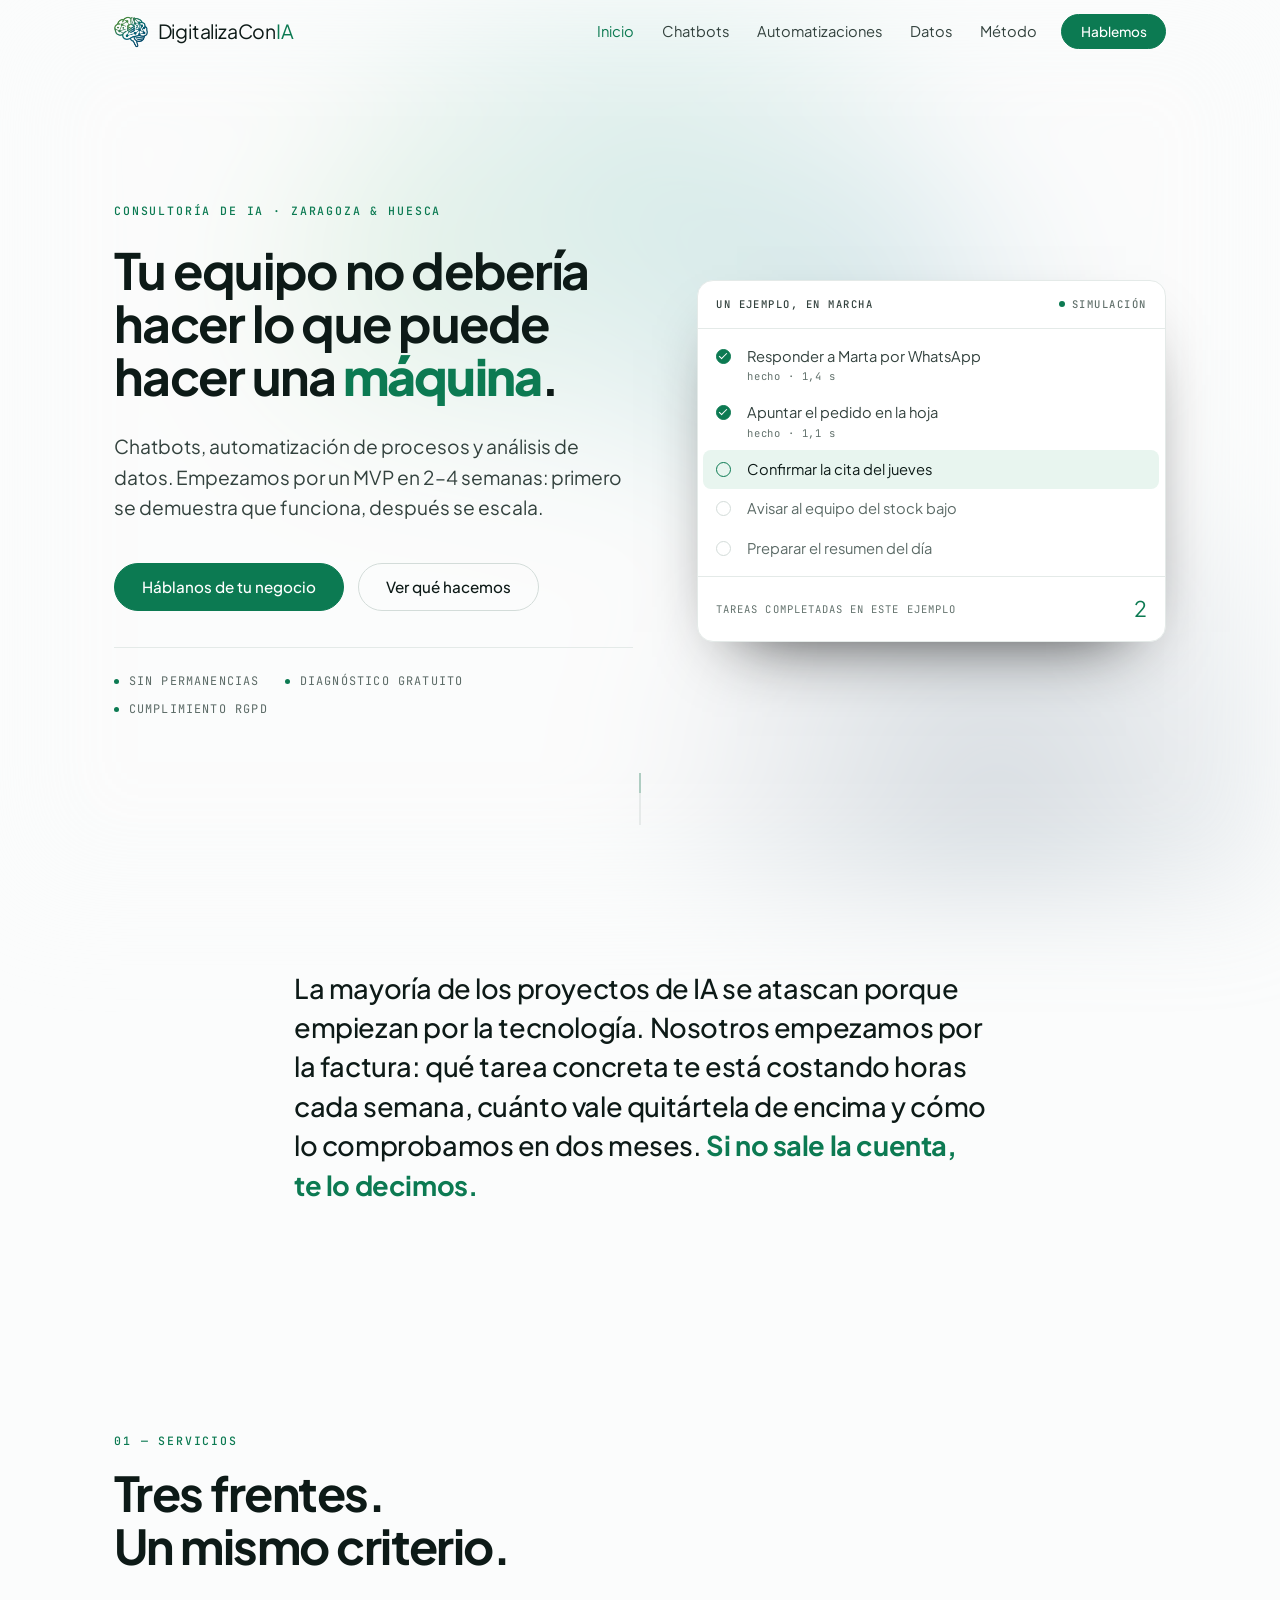
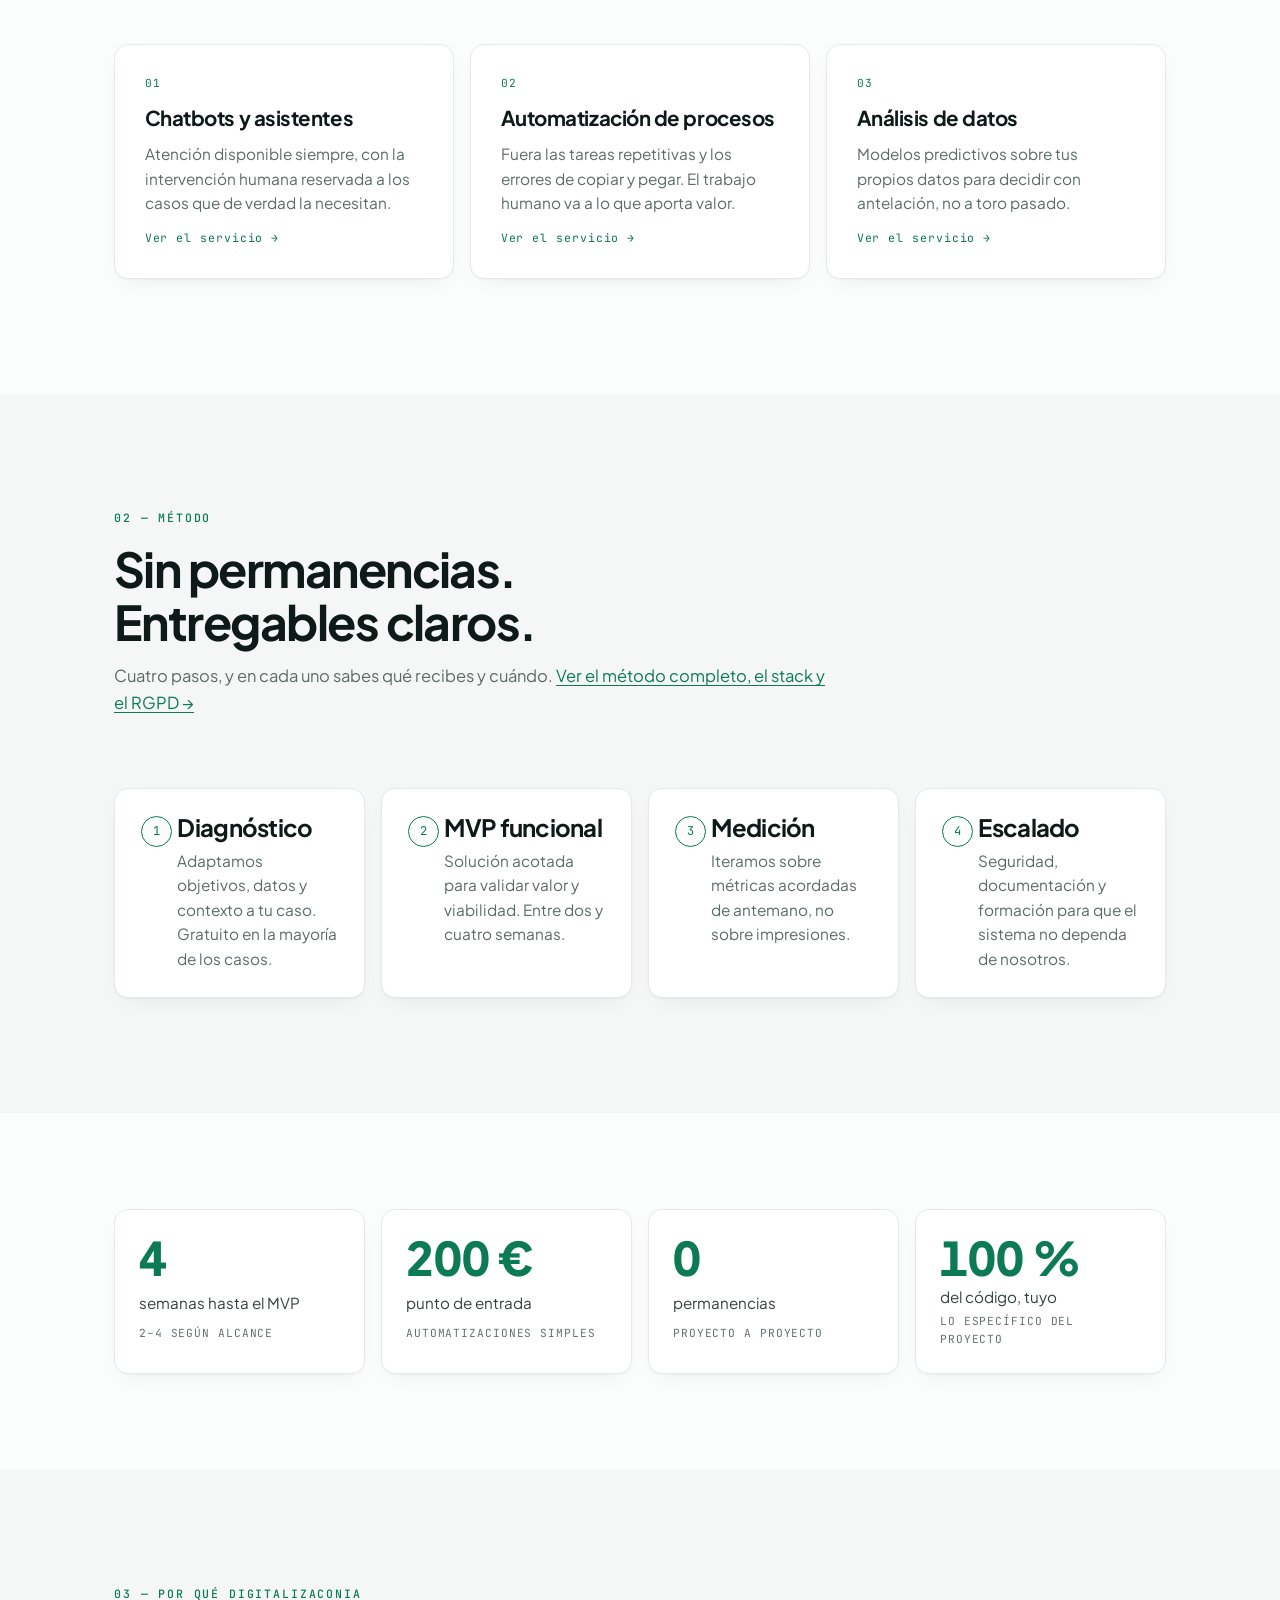
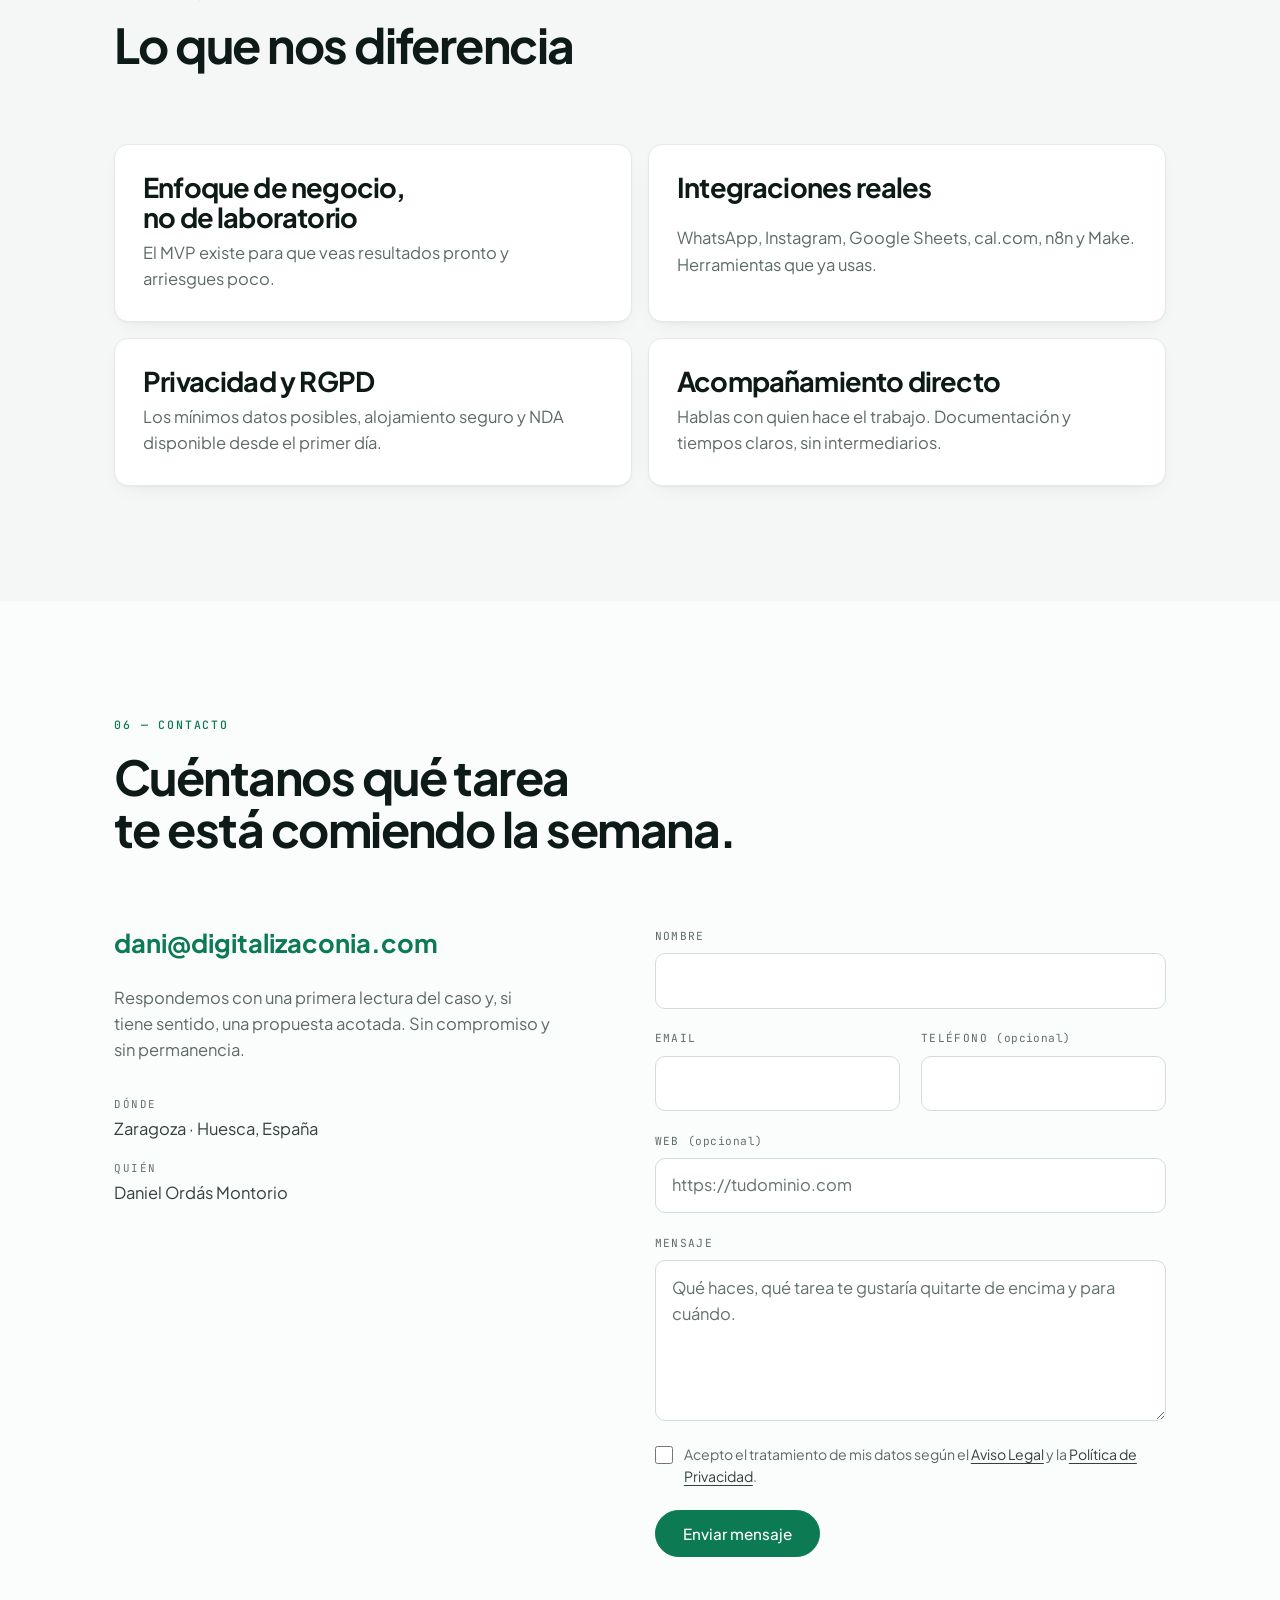
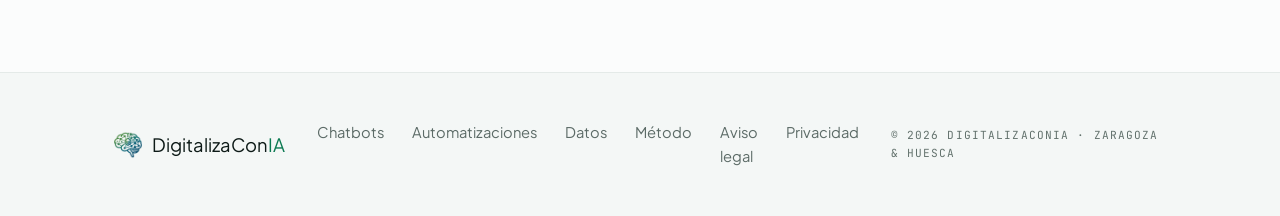
==== commit 2c88f137: "Menú: enlace de Inicio y "Automatizaciones" en plural Dos peticiones de Dani. El logo ya llevaba a l" ====
--- a/index.html
+++ b/index.html
@@ -72,8 +72,9 @@
     </a>
 
     <nav class="nav-links" aria-label="Principal">
+      <a href="index.html" class="is-active">Inicio</a>
       <a href="chatbots.html">Chatbots</a>
-      <a href="automatizacion.html">Automatización</a>
+      <a href="automatizacion.html">Automatizaciones</a>
       <a href="analisis-de-datos.html">Datos</a>
       <a href="metodo.html">Método</a>
     </nav>
@@ -87,8 +88,9 @@
   </div>
 
   <div class="nav-mobile" id="nav-mobile" data-nav-mobile hidden>
+    <a href="index.html">Inicio</a>
     <a href="chatbots.html">Chatbots</a>
-    <a href="automatizacion.html">Automatización</a>
+    <a href="automatizacion.html">Automatizaciones</a>
     <a href="analisis-de-datos.html">Datos</a>
     <a href="metodo.html">Método</a>
     <a href="#contacto">Contacto</a>
@@ -374,7 +376,7 @@
     </div>
     <nav class="footer-links" aria-label="Pie de página">
       <a href="chatbots.html">Chatbots</a>
-      <a href="automatizacion.html">Automatización</a>
+      <a href="automatizacion.html">Automatizaciones</a>
       <a href="analisis-de-datos.html">Datos</a>
       <a href="metodo.html">Método</a>
       <a href="aviso-legal.html">Aviso legal</a>
--- a/styles.css
+++ b/styles.css
@@ -1176,6 +1176,14 @@
   .whys { grid-template-columns: repeat(2, 1fr); }
 }
 
+/* Con cinco enlaces el menú va justo en el tramo donde aparece.
+   Se aprieta un poco entre 960 y 1120 para que no colisione con el CTA
+   si entra una tipografía de reserva más ancha que Jakarta. */
+@media (min-width: 960px) and (max-width: 1119px) {
+  .nav-links { gap: 1.25rem; }
+  .nav-links a { font-size: .88rem; }
+}
+
 @media (min-width: 1280px) {
   .hero-title { letter-spacing: -.035em; }
   .contact-grid { gap: 6rem; }
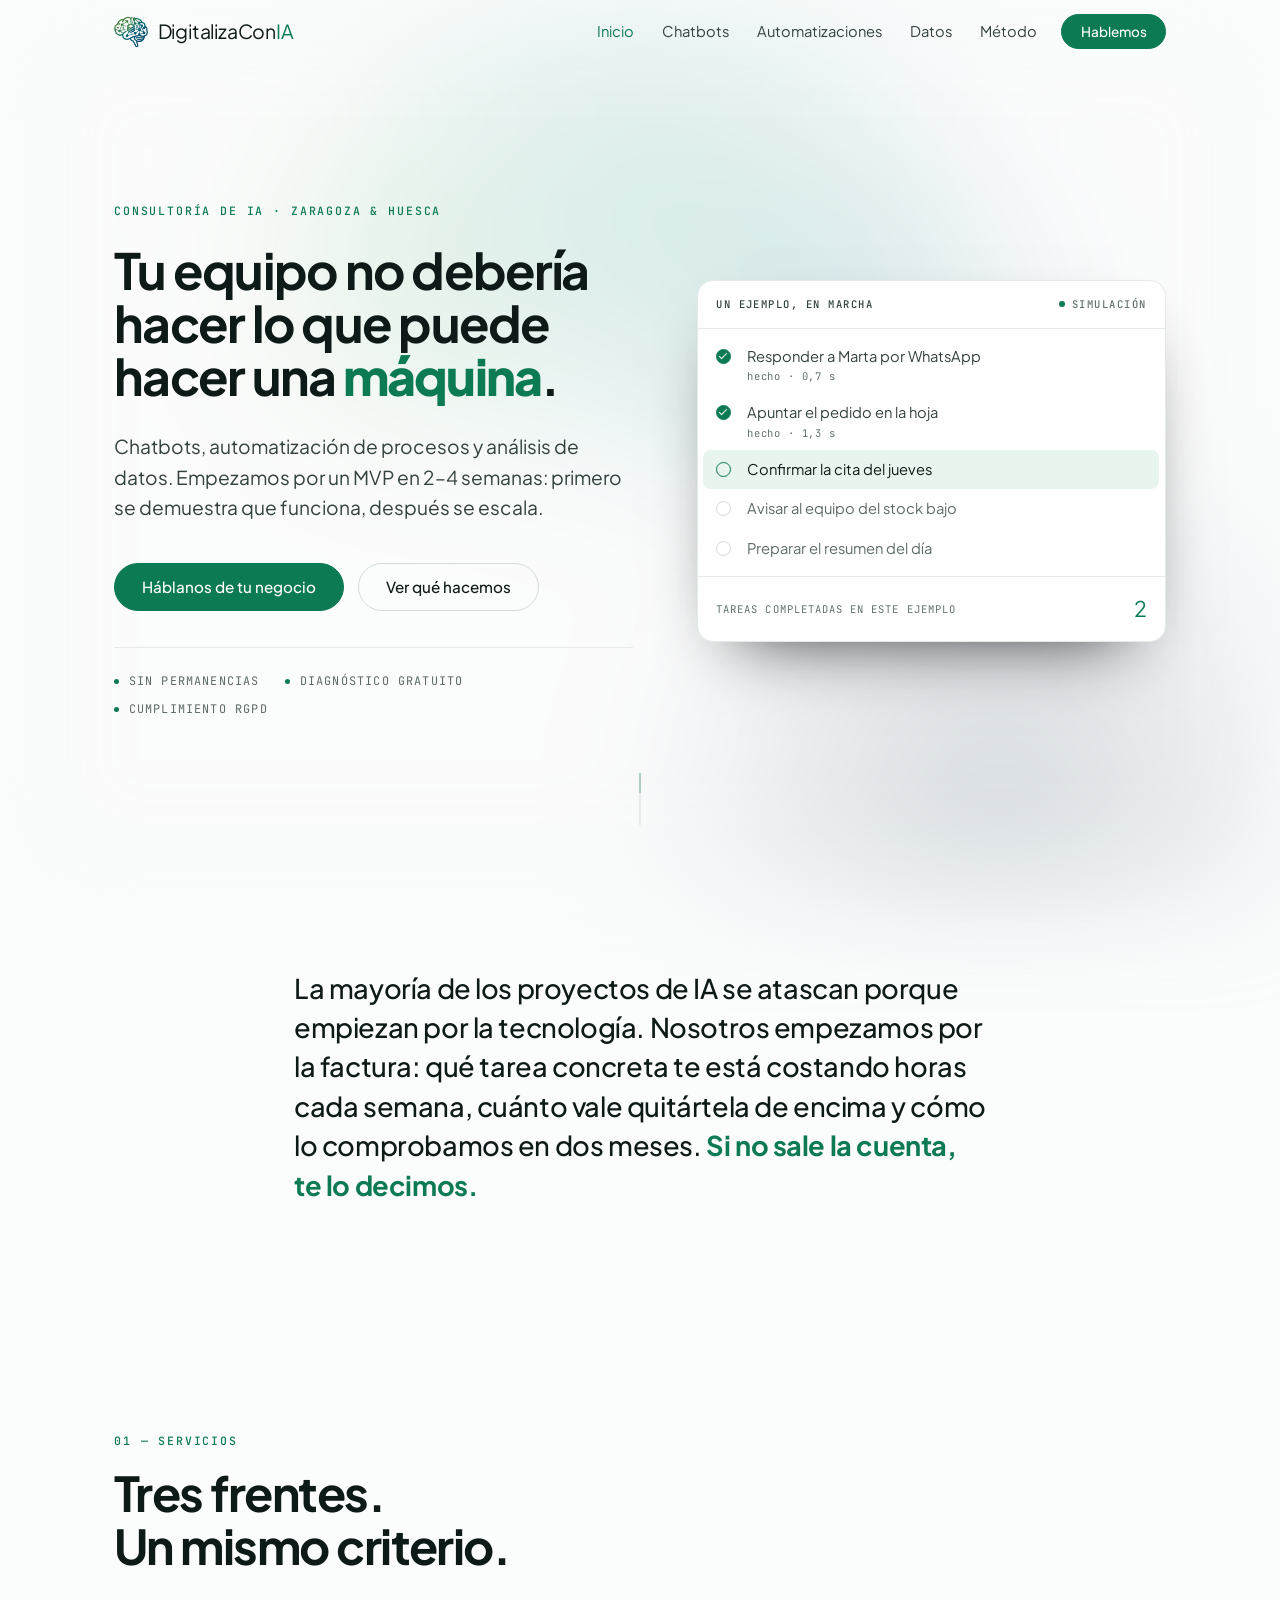
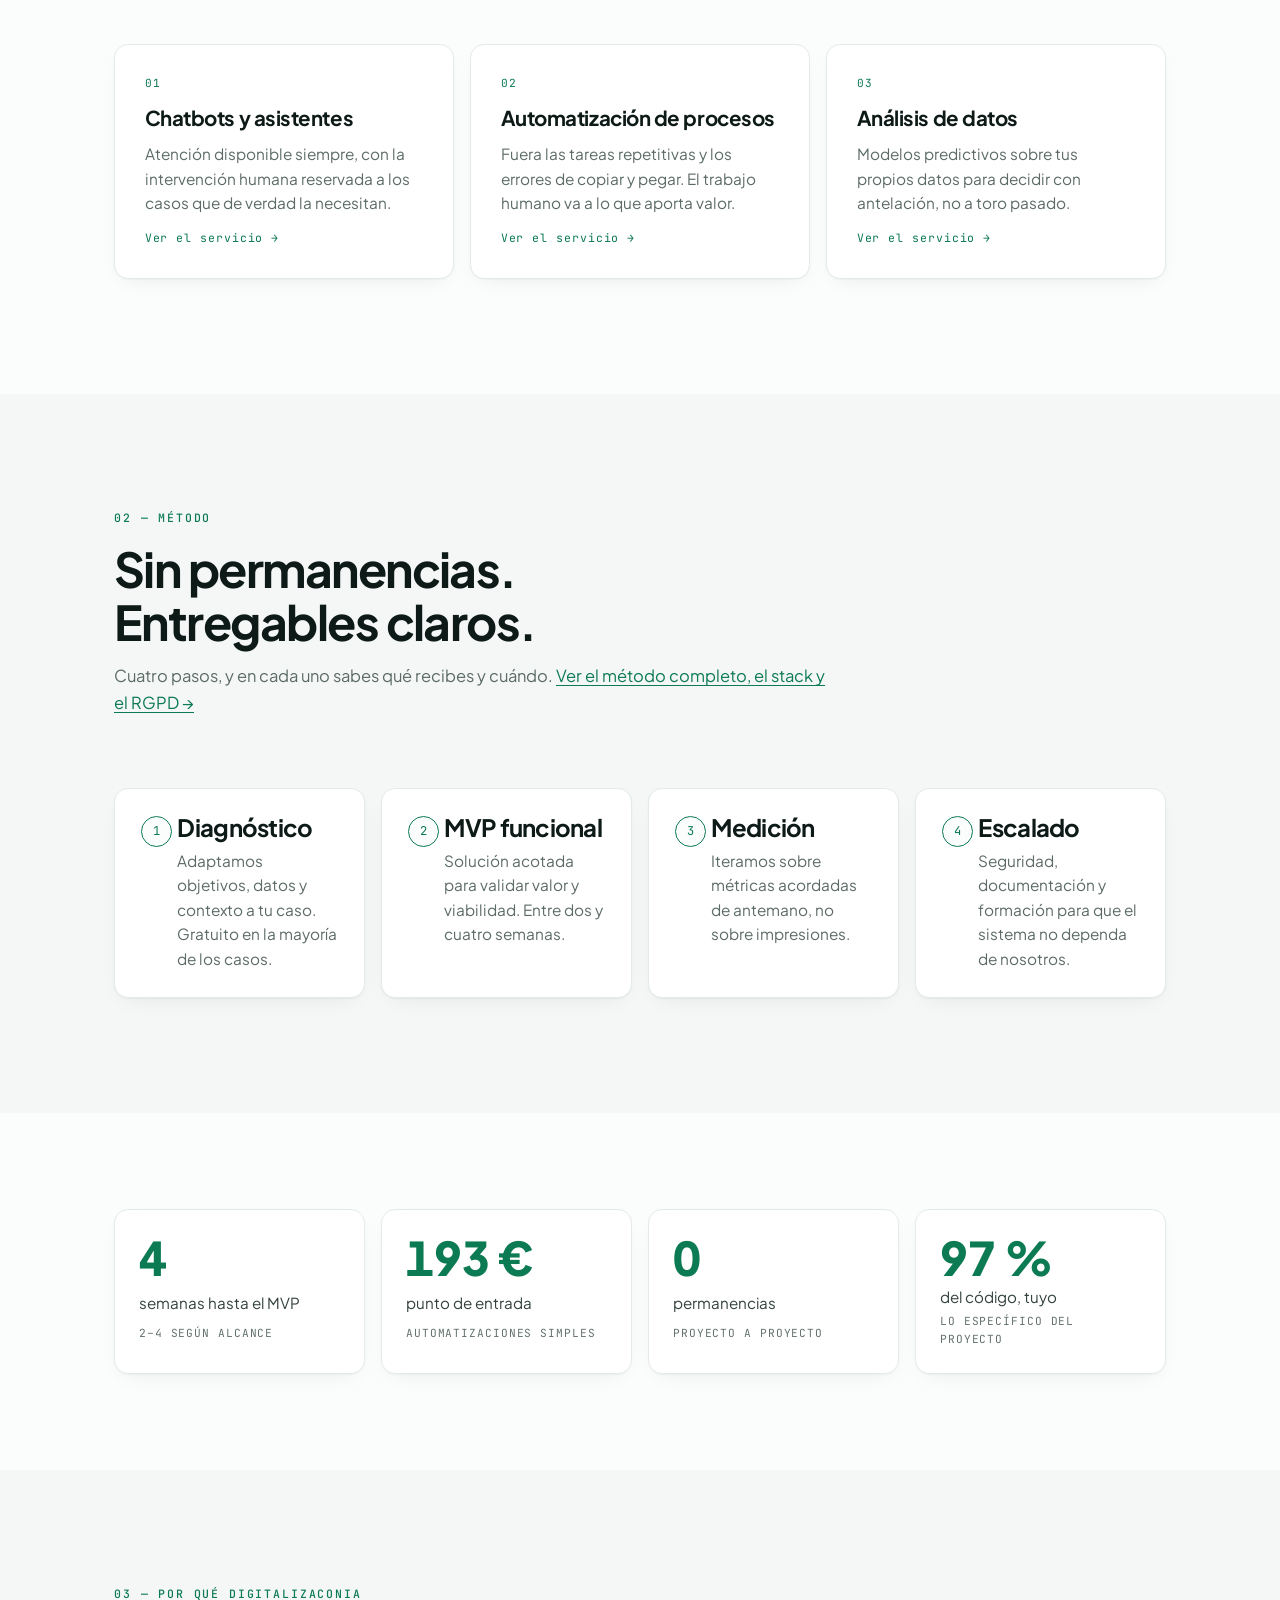
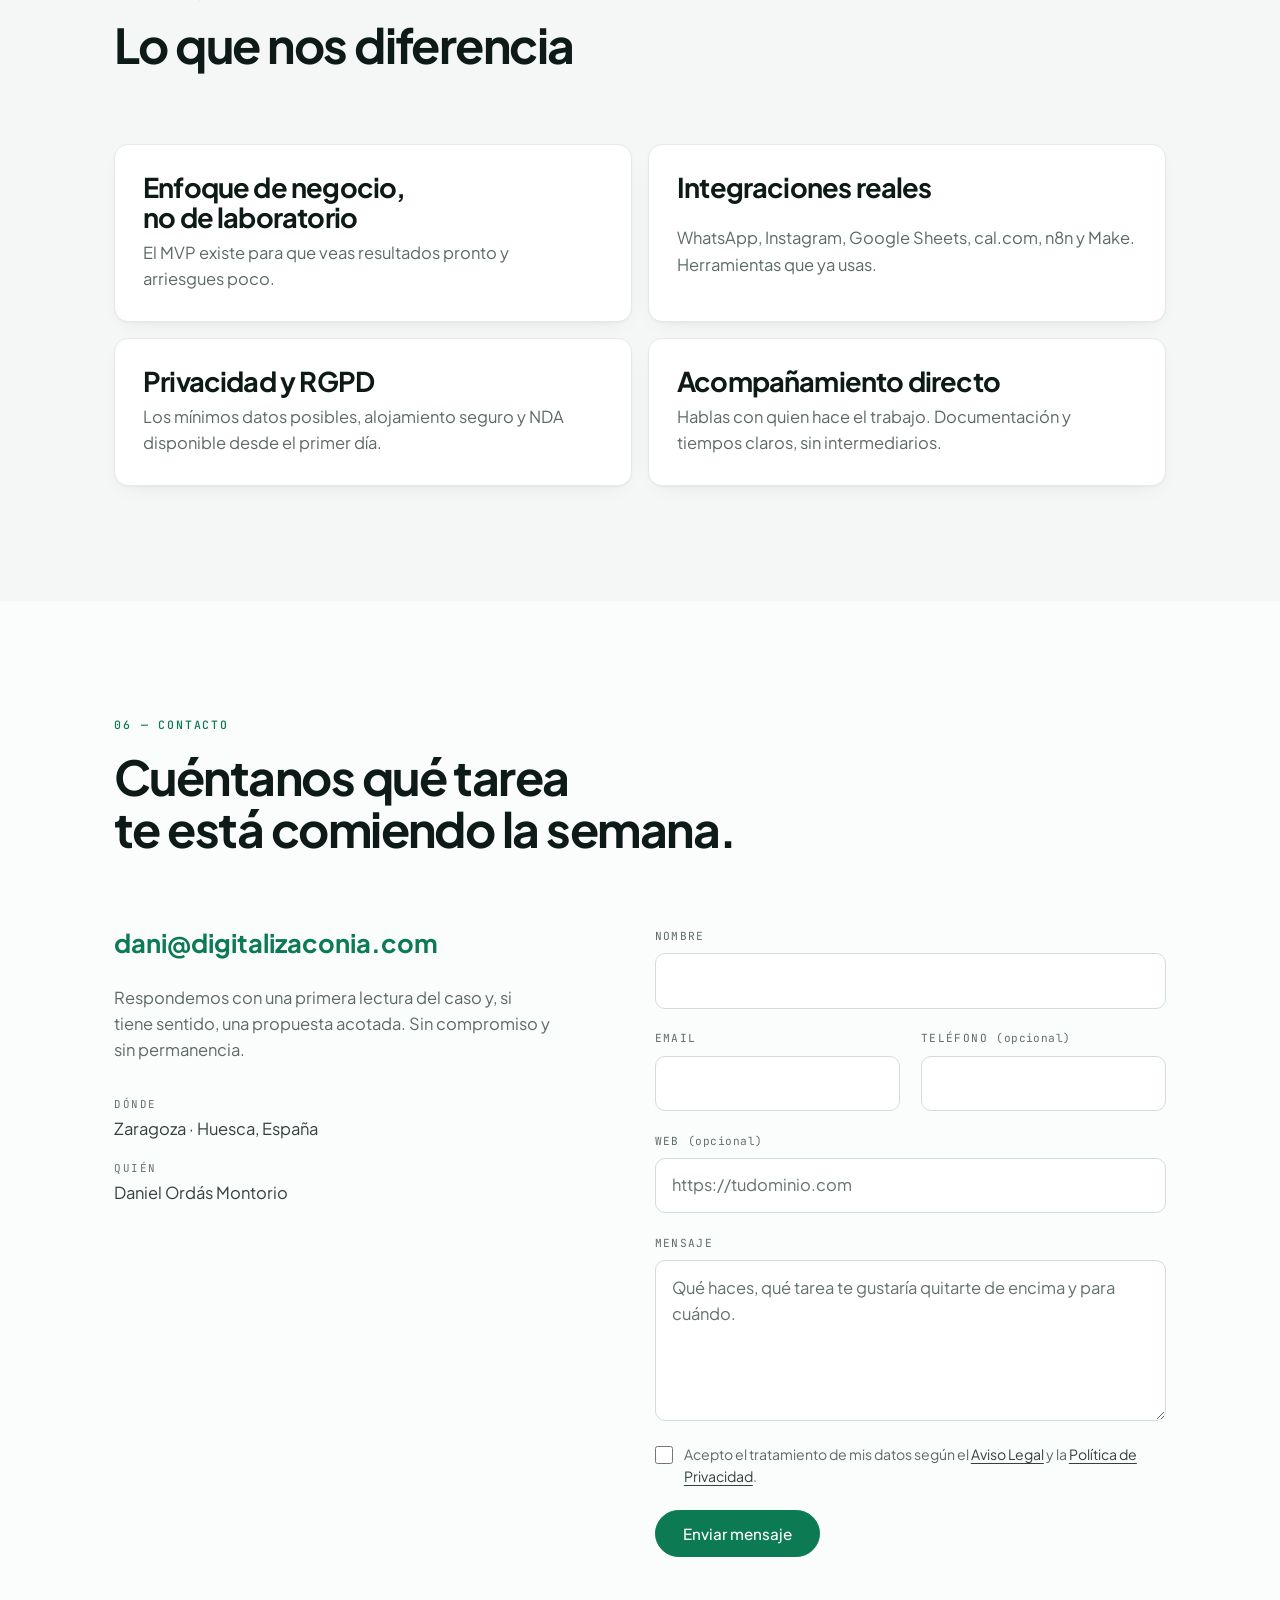
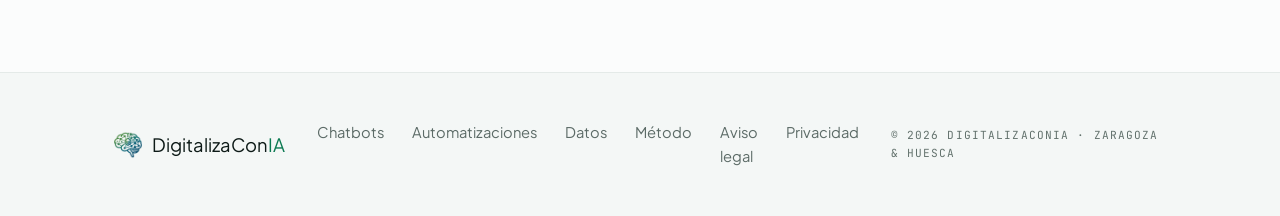
==== commit 3b3f6504: "Vista previa 2026-09-03 20:40" ====
--- a/index.html
+++ b/index.html
@@ -5,6 +5,7 @@
 <!-- Se quita ya, antes de pintar: si el JS no llega, .no-js deja los reveals visibles -->
 <script>document.documentElement.classList.remove("no-js");</script>
 <meta name="viewport" content="width=device-width, initial-scale=1">
+<meta name="robots" content="noindex, nofollow">
 <title>Consultoría de IA y Automatización | DigitalizaConIA (Zaragoza · Huesca)</title>
 <meta name="description" content="Chatbots, automatizaciones y análisis de datos con IA. Enfoque MVP e integración con WhatsApp, Instagram, Google Sheets y cal.com. Solicita diagnóstico.">
 <meta name="theme-color" content="#FBFCFC" media="(prefers-color-scheme: light)">
